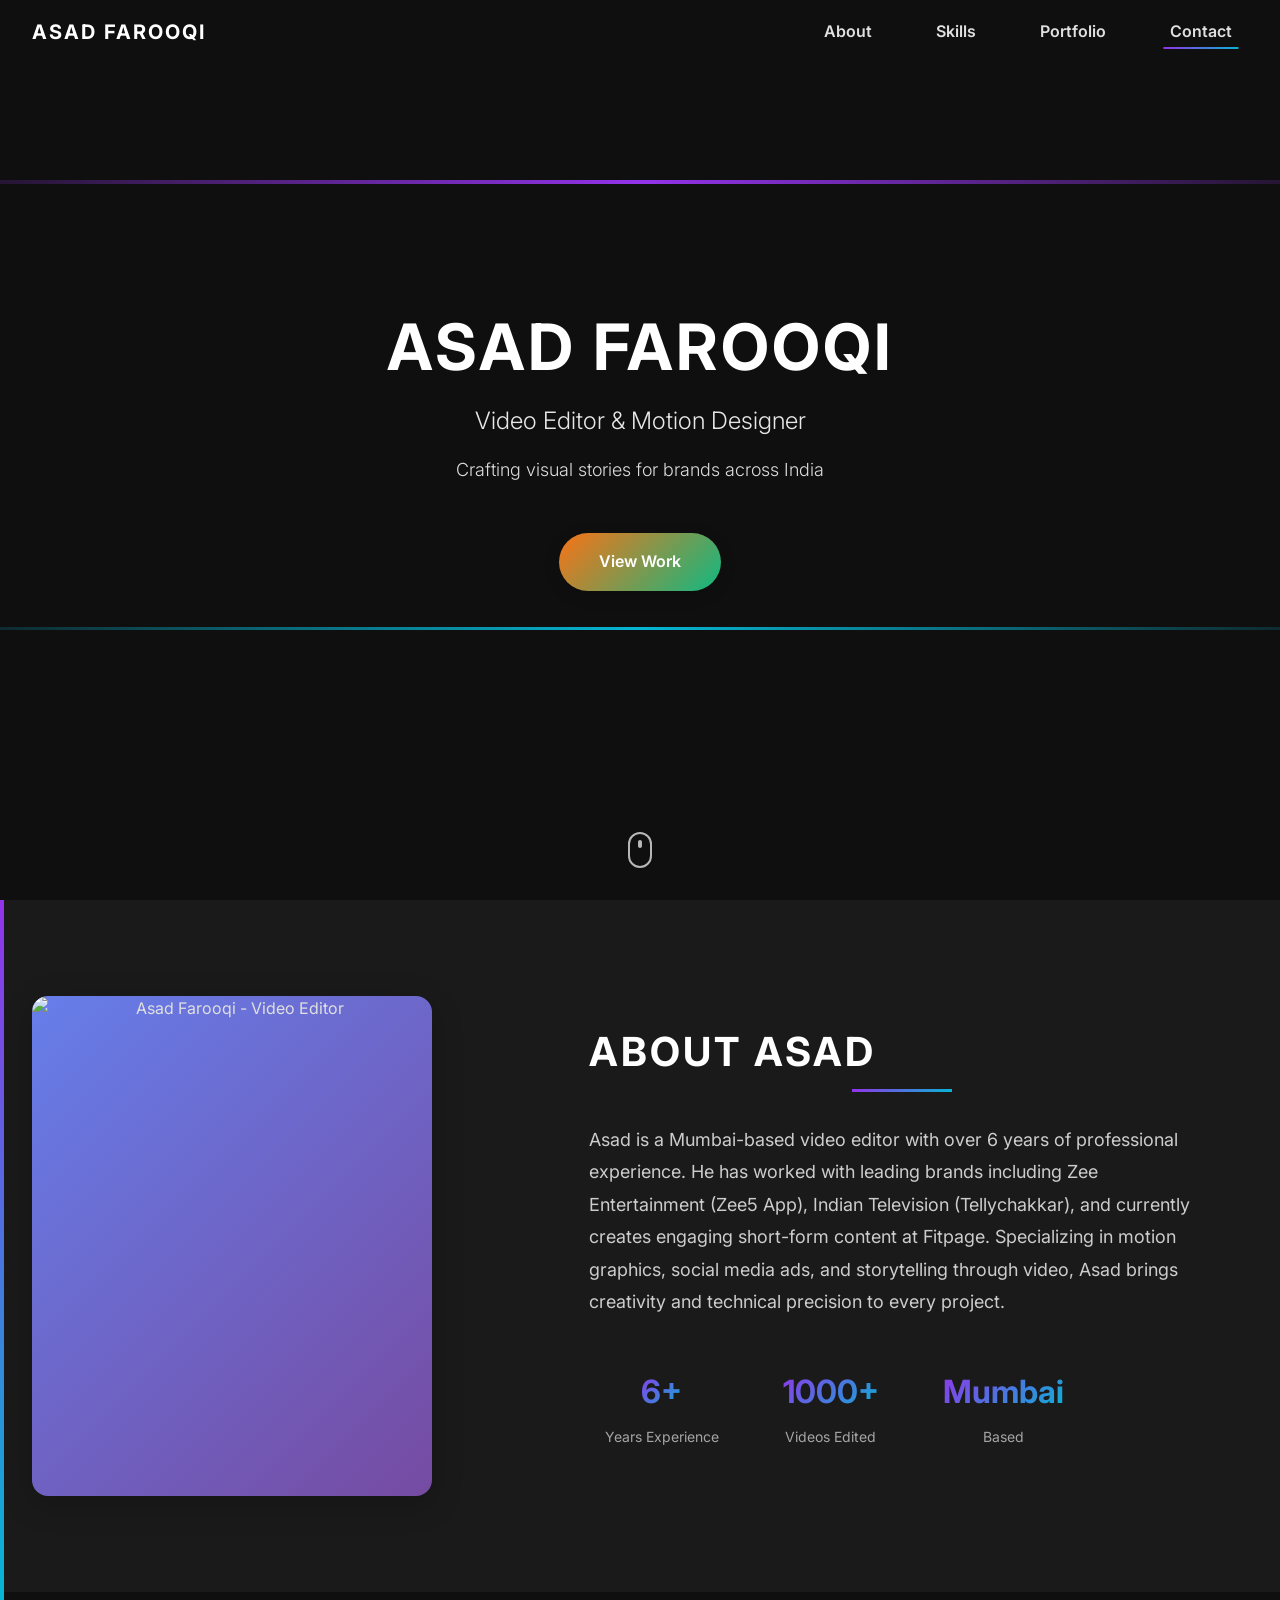
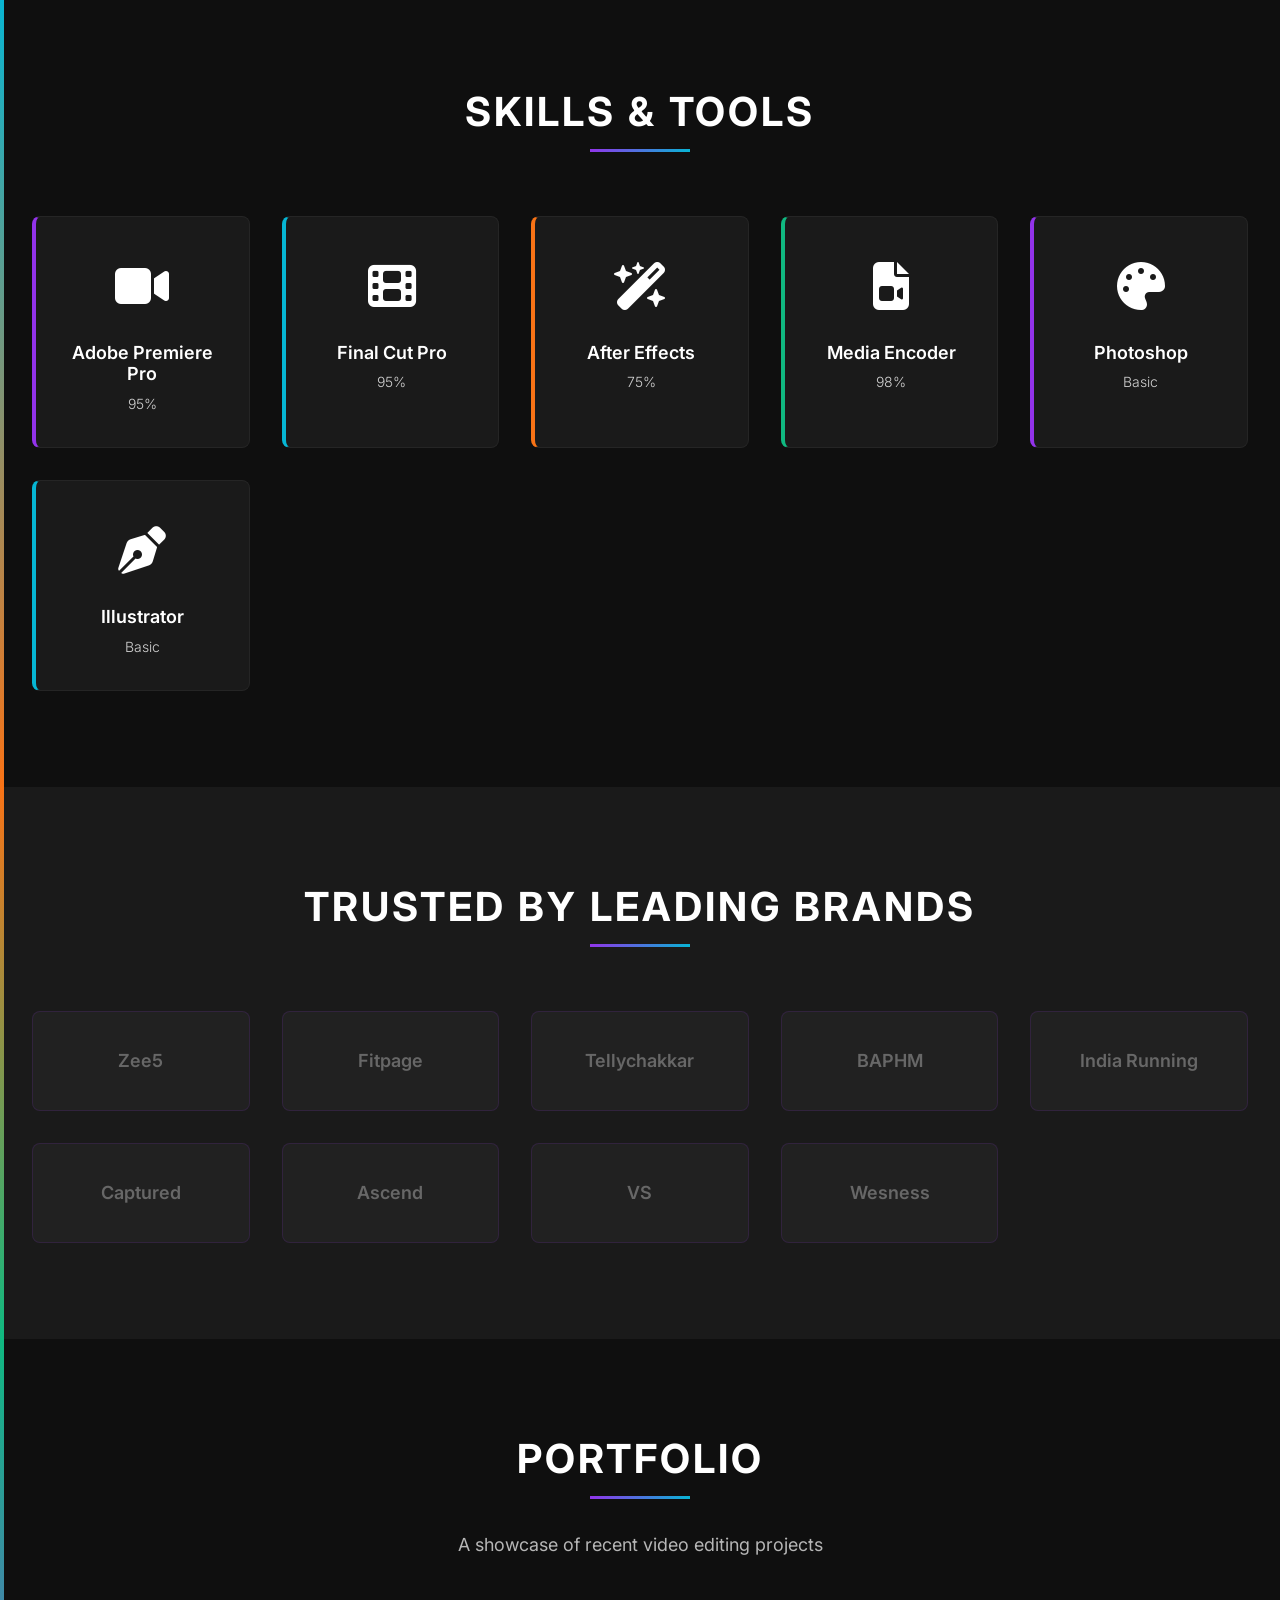
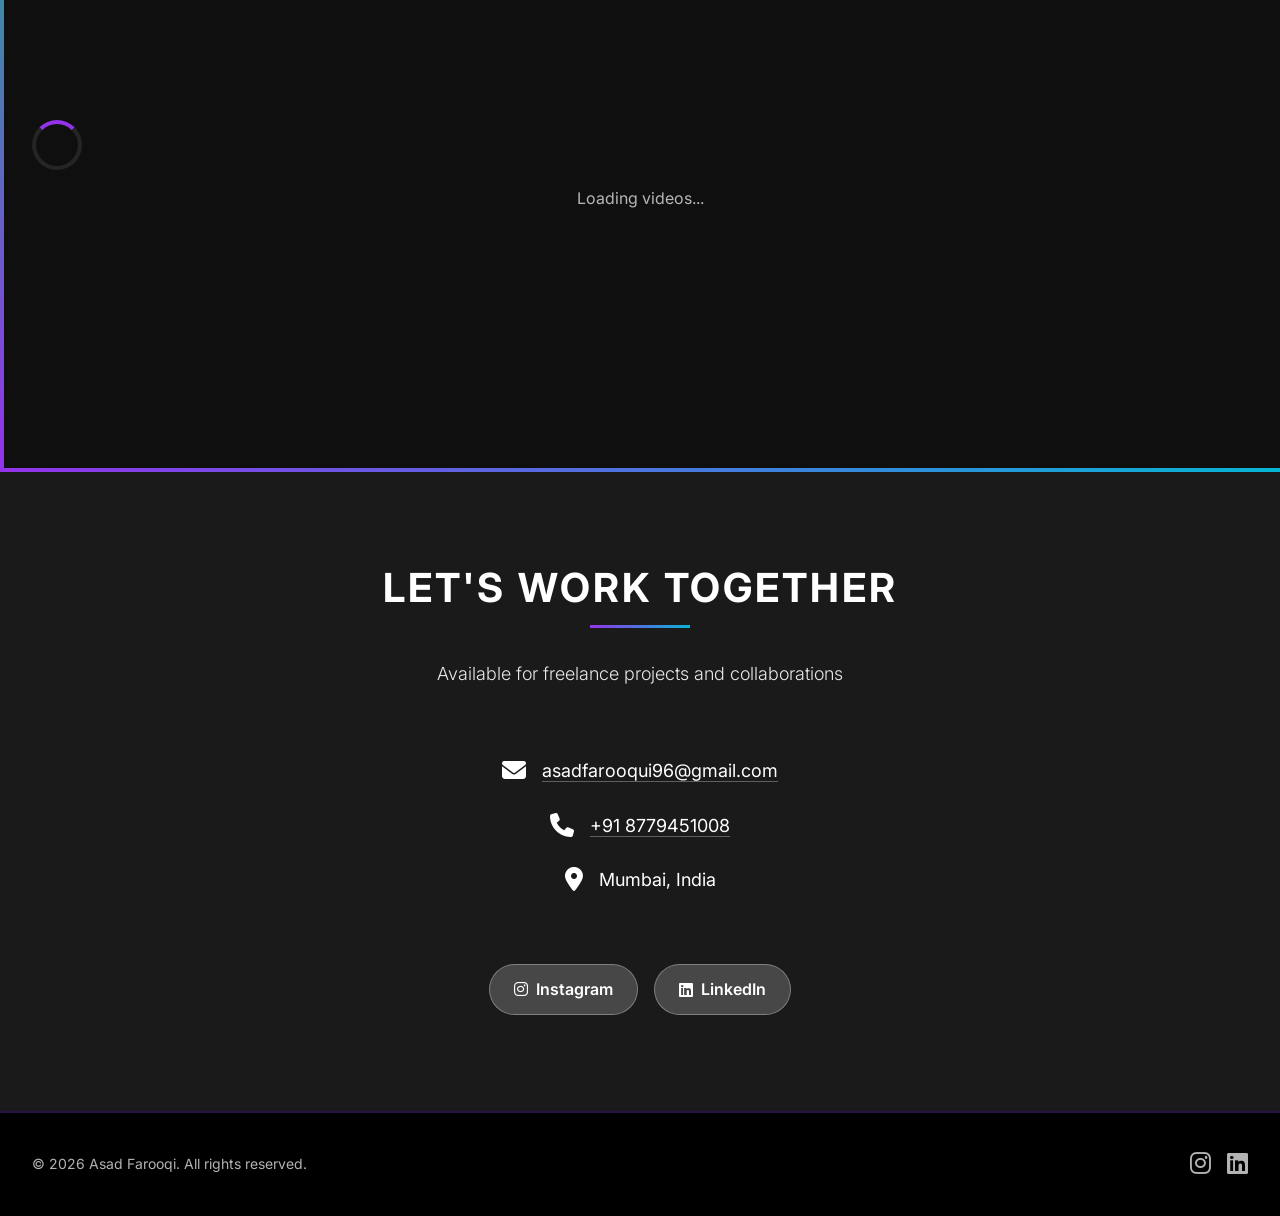
==== index.html @ 98bcd8cc "feat: integrate custom video players into portfolio - Replace Instagram embed script with custom pla" ====
<!DOCTYPE html>
<html lang="en">
<head>
  <meta charset="UTF-8">
  <meta name="viewport" content="width=device-width, initial-scale=1.0">
  <meta name="description" content="Asad Farooqi - Professional video editor based in Mumbai. 6+ years of experience creating motion graphics and short-form content for leading brands.">
  <meta name="keywords" content="video editor, motion graphics, Mumbai, Premiere Pro, Final Cut Pro, video editing portfolio">
  <meta name="author" content="Asad Farooqi">

  <!-- Open Graph / Social Media -->
  <meta property="og:type" content="website">
  <meta property="og:title" content="Asad Farooqi - Video Editor & Motion Designer">
  <meta property="og:description" content="Professional video editing portfolio showcasing work for Zee5, Fitpage, and leading Indian brands.">
  <meta property="og:url" content="https://asad-portfolio.vercel.app">

  <!-- Preconnect to external resources -->
  <link rel="preconnect" href="https://fonts.googleapis.com">
  <link rel="preconnect" href="https://fonts.gstatic.com" crossorigin>

  <!-- Google Fonts -->
  <link href="https://fonts.googleapis.com/css2?family=Inter:wght@300;400;600;700&display=swap" rel="stylesheet">

  <!-- Font Awesome Icons -->
  <link rel="stylesheet" href="https://cdnjs.cloudflare.com/ajax/libs/font-awesome/6.5.1/css/all.min.css">

  <!-- Stylesheets -->
  <link rel="stylesheet" href="styles.css">
  <link rel="stylesheet" href="css/video-player.css">

  <title>Asad Farooqi - Video Editor & Motion Designer</title>
</head>
<body>

  <!-- Navigation -->
  <nav class="navbar" id="navbar">
    <div class="nav-container">
      <a href="#hero" class="nav-logo">ASAD FAROOQI</a>

      <button class="nav-toggle" id="navToggle" aria-label="Toggle navigation">
        <span class="hamburger"></span>
      </button>

      <ul class="nav-menu" id="navMenu">
        <li><a href="#about" class="nav-link">About</a></li>
        <li><a href="#skills" class="nav-link">Skills</a></li>
        <li><a href="#portfolio" class="nav-link">Portfolio</a></li>
        <li><a href="#contact" class="nav-link">Contact</a></li>
      </ul>
    </div>
  </nav>

  <!-- Hero Section -->
  <section class="hero" id="hero">
    <div class="hero-content animate-on-scroll">
      <h1 class="hero-title">ASAD FAROOQI</h1>
      <p class="hero-subtitle">Video Editor & Motion Designer</p>
      <p class="hero-tagline">Crafting visual stories for brands across India</p>
      <a href="#portfolio" class="cta-button">View Work</a>
    </div>
    <div class="scroll-indicator">
      <span></span>
    </div>
  </section>

  <!-- About Section -->
  <section class="about" id="about">
    <div class="container">
      <div class="about-grid animate-on-scroll">
        <div class="about-image">
          <img src="assets/placeholder.jpg" alt="Asad Farooqi - Video Editor" class="headshot" loading="lazy">
        </div>
        <div class="about-content">
          <h2 class="section-heading">About Asad</h2>
          <p class="about-bio">
            Asad is a Mumbai-based video editor with over 6 years of professional experience.
            He has worked with leading brands including Zee Entertainment (Zee5 App), Indian Television (Tellychakkar),
            and currently creates engaging short-form content at Fitpage. Specializing in motion graphics,
            social media ads, and storytelling through video, Asad brings creativity and technical precision to every project.
          </p>
          <div class="about-stats">
            <div class="stat">
              <span class="stat-value">6+</span>
              <span class="stat-label">Years Experience</span>
            </div>
            <div class="stat">
              <span class="stat-value">1000+</span>
              <span class="stat-label">Videos Edited</span>
            </div>
            <div class="stat">
              <span class="stat-value">Mumbai</span>
              <span class="stat-label">Based</span>
            </div>
          </div>
        </div>
      </div>
    </div>
  </section>

  <!-- Skills Section -->
  <section class="skills" id="skills">
    <div class="container">
      <h2 class="section-heading">Skills & Tools</h2>
      <div class="skills-grid animate-on-scroll">
        <div class="skill-item">
          <div class="skill-icon"><i class="fas fa-video"></i></div>
          <h3 class="skill-name">Adobe Premiere Pro</h3>
          <p class="skill-level">95%</p>
        </div>
        <div class="skill-item">
          <div class="skill-icon"><i class="fas fa-film"></i></div>
          <h3 class="skill-name">Final Cut Pro</h3>
          <p class="skill-level">95%</p>
        </div>
        <div class="skill-item">
          <div class="skill-icon"><i class="fas fa-wand-magic-sparkles"></i></div>
          <h3 class="skill-name">After Effects</h3>
          <p class="skill-level">75%</p>
        </div>
        <div class="skill-item">
          <div class="skill-icon"><i class="fas fa-file-video"></i></div>
          <h3 class="skill-name">Media Encoder</h3>
          <p class="skill-level">98%</p>
        </div>
        <div class="skill-item">
          <div class="skill-icon"><i class="fas fa-palette"></i></div>
          <h3 class="skill-name">Photoshop</h3>
          <p class="skill-level">Basic</p>
        </div>
        <div class="skill-item">
          <div class="skill-icon"><i class="fas fa-pen-nib"></i></div>
          <h3 class="skill-name">Illustrator</h3>
          <p class="skill-level">Basic</p>
        </div>
      </div>
    </div>
  </section>

  <!-- Client Logos Section -->
  <section class="clients">
    <div class="container">
      <h2 class="section-heading">Trusted by Leading Brands</h2>
      <div class="clients-grid animate-on-scroll">
        <div class="client-logo-item">Zee5</div>
        <div class="client-logo-item">Fitpage</div>
        <div class="client-logo-item">Tellychakkar</div>
        <div class="client-logo-item">BAPHM</div>
        <div class="client-logo-item">India Running</div>
        <div class="client-logo-item">Captured</div>
        <div class="client-logo-item">Ascend</div>
        <div class="client-logo-item">VS</div>
        <div class="client-logo-item">Wesness</div>
      </div>
    </div>
  </section>

  <!-- Portfolio Section -->
  <section class="portfolio" id="portfolio">
    <div class="container">
      <h2 class="section-heading">Portfolio</h2>
      <p class="portfolio-subtitle">A showcase of recent video editing projects</p>

      <!-- Loading indicator -->
      <div class="portfolio-loading" id="portfolioLoading">
        <div class="spinner"></div>
        <p>Loading videos...</p>
      </div>

      <!-- Portfolio grid (populated by JavaScript) -->
      <div class="portfolio-grid" id="portfolioGrid">
        <!-- Instagram embeds will be injected here by script.js -->
      </div>
    </div>
  </section>

  <!-- Contact Section -->
  <section class="contact" id="contact">
    <div class="container">
      <div class="contact-content animate-on-scroll">
        <h2 class="section-heading">Let's Work Together</h2>
        <p class="contact-subtitle">Available for freelance projects and collaborations</p>

        <div class="contact-info">
          <div class="contact-item">
            <span class="contact-icon"><i class="fas fa-envelope"></i></span>
            <a href="mailto:asadfarooqui96@gmail.com">asadfarooqui96@gmail.com</a>
          </div>
          <div class="contact-item">
            <span class="contact-icon"><i class="fas fa-phone"></i></span>
            <a href="tel:+918779451008">+91 8779451008</a>
          </div>
          <div class="contact-item">
            <span class="contact-icon"><i class="fas fa-location-dot"></i></span>
            <span>Mumbai, India</span>
          </div>
        </div>

        <div class="social-links">
          <a href="https://instagram.com" target="_blank" rel="noopener noreferrer" class="social-link" aria-label="Instagram">
            <i class="fab fa-instagram"></i> Instagram
          </a>
          <a href="https://linkedin.com" target="_blank" rel="noopener noreferrer" class="social-link" aria-label="LinkedIn">
            <i class="fab fa-linkedin"></i> LinkedIn
          </a>
        </div>
      </div>
    </div>
  </section>

  <!-- Footer -->
  <footer class="footer">
    <div class="container">
      <p>&copy; 2026 Asad Farooqi. All rights reserved.</p>
      <div class="footer-links">
        <a href="https://instagram.com" target="_blank" rel="noopener noreferrer" aria-label="Instagram"><i class="fab fa-instagram"></i></a>
        <a href="https://linkedin.com" target="_blank" rel="noopener noreferrer" aria-label="LinkedIn"><i class="fab fa-linkedin"></i></a>
      </div>
    </div>
  </footer>

  <!-- JavaScript -->
  <script src="js/brandConfig.js"></script>
  <script src="js/cacheManager.js"></script>
  <script src="js/videoDataFetcher.js"></script>
  <script src="js/VideoPlayer.js"></script>
  <script src="script.js"></script>
</body>
</html>
---- styles.css ----
/* ============================================
   CSS Reset & Box Sizing
   ============================================ */

* {
  margin: 0;
  padding: 0;
  box-sizing: border-box;
}

/* ============================================
   CSS Custom Properties (Variables)
   ============================================ */

:root {
  /* Dark Theme Colors - Video Editor Inspired */
  --color-bg-primary: #0f0f0f;
  --color-bg-secondary: #1a1a1a;
  --color-bg-tertiary: #252525;
  --color-text-dark: #e0e0e0;
  --color-text-light: #ffffff;
  --color-text-muted: #888888;
  --color-light: #0f0f0f;
  --color-dark: #000000;
  --color-gray-light: #1a1a1a;
  --color-gray-mid: #252525;

  /* Timeline Track Colors - Classic Editing Software */
  --color-track-purple: #9333ea;
  --color-track-cyan: #06b6d4;
  --color-track-orange: #f97316;
  --color-track-green: #10b981;

  /* Colors - Accent (Updated for dark theme) */
  --color-accent-purple: #9333ea;
  --color-accent-violet: #06b6d4;

  /* Gradients */
  --gradient-primary: linear-gradient(135deg, #9333ea 0%, #06b6d4 100%);
  --gradient-secondary: linear-gradient(135deg, #f97316 0%, #10b981 100%);
  --gradient-hero: linear-gradient(180deg, #0f0f0f 0%, #1a1a1a 100%);

  /* Typography */
  --font-family: 'Inter', -apple-system, BlinkMacSystemFont, 'Segoe UI', sans-serif;
  --font-weight-light: 300;
  --font-weight-regular: 400;
  --font-weight-semibold: 600;
  --font-weight-bold: 700;

  /* Font Sizes */
  --font-size-hero: 4rem;
  --font-size-h2: 2.5rem;
  --font-size-h3: 1.5rem;
  --font-size-body: 1rem;
  --font-size-small: 0.875rem;

  /* Spacing */
  --spacing-xs: 0.5rem;
  --spacing-sm: 1rem;
  --spacing-md: 2rem;
  --spacing-lg: 4rem;
  --spacing-xl: 6rem;

  /* Shadows */
  --shadow-small: 0 2px 8px rgba(0, 0, 0, 0.1);
  --shadow-medium: 0 4px 16px rgba(0, 0, 0, 0.15);
  --shadow-large: 0 8px 32px rgba(0, 0, 0, 0.2);

  /* Transitions */
  --transition-fast: 0.2s ease;
  --transition-normal: 0.3s cubic-bezier(0.4, 0, 0.2, 1);
  --transition-slow: 0.6s ease;

  /* Z-index */
  --z-navbar: 1000;
  --z-modal: 2000;
}

/* ============================================
   Base Styles
   ============================================ */

html {
  font-size: 16px;
  scroll-behavior: smooth;
}

body {
  font-family: var(--font-family);
  font-weight: var(--font-weight-regular);
  line-height: 1.6;
  color: var(--color-text-dark);
  background-color: var(--color-bg-primary);
  overflow-x: hidden;
}

/* Headings */
h1, h2, h3, h4, h5, h6 {
  line-height: 1.2;
  font-weight: var(--font-weight-bold);
}

/* Links */
a {
  color: inherit;
  text-decoration: none;
  transition: var(--transition-normal);
}

a:hover {
  opacity: 0.8;
}

/* Images */
img {
  max-width: 100%;
  height: auto;
  display: block;
}

/* Buttons */
button {
  font-family: inherit;
  cursor: pointer;
  border: none;
  background: none;
}

/* Lists */
ul, ol {
  list-style: none;
}

/* ============================================
   Layout - Container
   ============================================ */

.container {
  max-width: 1280px;
  margin: 0 auto;
  padding: 0 var(--spacing-md);
}

@media (max-width: 768px) {
  .container {
    padding: 0 var(--spacing-sm);
  }
}

/* ============================================
   Utility Classes
   ============================================ */

/* Section Headings */
.section-heading {
  font-size: var(--font-size-h2);
  font-weight: var(--font-weight-bold);
  text-align: center;
  margin-bottom: var(--spacing-md);
  color: var(--color-text-light);
  text-transform: uppercase;
  letter-spacing: 3px;
  position: relative;
  padding-bottom: 1rem;
}

.section-heading::after {
  content: '';
  position: absolute;
  bottom: 0;
  left: 50%;
  transform: translateX(-50%);
  width: 100px;
  height: 3px;
  background: var(--gradient-primary);
}

/* Scroll Animations */
.animate-on-scroll {
  opacity: 0;
  transform: translateY(30px);
  transition: opacity var(--transition-slow), transform var(--transition-slow);
}

.animate-on-scroll.visible {
  opacity: 1;
  transform: translateY(0);
}

/* CTA Button */
.cta-button {
  display: inline-block;
  padding: 1rem 2.5rem;
  background: var(--gradient-secondary);
  color: var(--color-text-light);
  font-weight: var(--font-weight-semibold);
  border-radius: 50px;
  transition: transform var(--transition-normal), box-shadow var(--transition-normal);
  box-shadow: var(--shadow-medium);
}

.cta-button:hover {
  transform: scale(1.05);
  box-shadow: var(--shadow-large);
}

/* Loading Spinner */
.spinner {
  width: 50px;
  height: 50px;
  border: 4px solid var(--color-gray-mid);
  border-top-color: var(--color-accent-purple);
  border-radius: 50%;
  animation: spin 1s linear infinite;
}

@keyframes spin {
  to { transform: rotate(360deg); }
}

/* Reduced Motion Accessibility */
@media (prefers-reduced-motion: reduce) {
  * {
    animation: none !important;
    transition: none !important;
  }

  html {
    scroll-behavior: auto;
  }
}

/* ============================================
   Navigation
   ============================================ */

.navbar {
  position: fixed;
  top: 0;
  left: 0;
  right: 0;
  z-index: var(--z-navbar);
  padding: var(--spacing-sm) 0;
  transition: background-color var(--transition-normal), box-shadow var(--transition-normal);
}

.navbar.scrolled {
  background-color: rgba(15, 15, 15, 0.95);
  backdrop-filter: blur(10px);
  box-shadow: 0 2px 20px rgba(147, 51, 234, 0.3);
  border-bottom: 1px solid rgba(147, 51, 234, 0.2);
}

.nav-container {
  max-width: 1280px;
  margin: 0 auto;
  padding: 0 var(--spacing-md);
  display: flex;
  justify-content: space-between;
  align-items: center;
}

.nav-logo {
  font-size: 1.25rem;
  font-weight: var(--font-weight-bold);
  letter-spacing: 2px;
  color: var(--color-text-light);
  text-transform: uppercase;
}

.nav-menu {
  display: flex;
  gap: var(--spacing-md);
}

.nav-link {
  font-weight: var(--font-weight-semibold);
  color: var(--color-text-dark);
  padding: 0.5rem 1rem;
  border-radius: 4px;
  position: relative;
  transition: color var(--transition-fast);
}

.nav-link::after {
  content: '';
  position: absolute;
  bottom: 0;
  left: 50%;
  transform: translateX(-50%);
  width: 0;
  height: 2px;
  background: var(--gradient-primary);
  transition: width var(--transition-normal);
}

.nav-link:hover::after,
.nav-link.active::after {
  width: 80%;
}

.nav-link:hover {
  color: var(--color-text-light);
}

/* Mobile Menu Toggle */
.nav-toggle {
  display: none;
  flex-direction: column;
  width: 30px;
  height: 24px;
  cursor: pointer;
}

.hamburger {
  width: 100%;
  height: 3px;
  background-color: var(--color-text-light);
  transition: var(--transition-normal);
  position: relative;
}

.hamburger::before,
.hamburger::after {
  content: '';
  position: absolute;
  width: 100%;
  height: 3px;
  background-color: inherit;
  transition: var(--transition-normal);
}

.hamburger::before {
  top: -8px;
}

.hamburger::after {
  bottom: -8px;
}

/* Mobile Styles */
@media (max-width: 1024px) {
  .nav-toggle {
    display: flex;
  }

  .nav-menu {
    position: fixed;
    top: 0;
    right: -100%;
    height: 100vh;
    width: 300px;
    max-width: 80%;
    background-color: var(--color-bg-secondary);
    border-left: 2px solid var(--color-track-purple);
    flex-direction: column;
    padding: 5rem 2rem;
    box-shadow: 0 0 40px rgba(147, 51, 234, 0.5);
    transition: right var(--transition-normal);
  }

  .nav-menu.active {
    right: 0;
  }

  .nav-link {
    font-size: 1.25rem;
    padding: 1rem;
    color: var(--color-text-light);
  }
}

/* ============================================
   Hero Section
   ============================================ */

.hero {
  min-height: 100vh;
  display: flex;
  flex-direction: column;
  justify-content: center;
  align-items: center;
  background: var(--color-bg-primary);
  color: var(--color-text-light);
  text-align: center;
  padding: var(--spacing-xl) var(--spacing-md);
  position: relative;
  overflow: hidden;
}

.hero::before {
  content: '';
  position: absolute;
  top: 20%;
  left: -10%;
  right: -10%;
  height: 4px;
  background: linear-gradient(90deg, transparent, var(--color-track-purple), transparent);
  animation: timelineSlide 8s linear infinite;
}

.hero::after {
  content: '';
  position: absolute;
  bottom: 30%;
  left: -10%;
  right: -10%;
  height: 3px;
  background: linear-gradient(90deg, transparent, var(--color-track-cyan), transparent);
  animation: timelineSlide 12s linear infinite reverse;
}

@keyframes timelineSlide {
  from {
    transform: translateX(-50%);
  }
  to {
    transform: translateX(50%);
  }
}

.hero-content {
  max-width: 800px;
  z-index: 1;
}

.hero-title {
  font-size: var(--font-size-hero);
  font-weight: var(--font-weight-bold);
  letter-spacing: 3px;
  margin-bottom: var(--spacing-sm);
  animation: fadeInUp 1s ease;
}

.hero-subtitle {
  font-size: var(--font-size-h3);
  font-weight: var(--font-weight-light);
  margin-bottom: var(--spacing-sm);
  opacity: 0.9;
  animation: fadeInUp 1s ease 0.2s backwards;
}

.hero-tagline {
  font-size: 1.125rem;
  font-weight: var(--font-weight-light);
  margin-bottom: var(--spacing-md);
  opacity: 0.85;
  animation: fadeInUp 1s ease 0.4s backwards;
}

.hero .cta-button {
  margin-top: var(--spacing-sm);
  animation: fadeInUp 1s ease 0.6s backwards;
}

/* Scroll Indicator */
.scroll-indicator {
  position: absolute;
  bottom: 2rem;
  left: 50%;
  transform: translateX(-50%);
  z-index: 1;
}

.scroll-indicator span {
  display: block;
  width: 24px;
  height: 36px;
  border: 2px solid var(--color-text-light);
  border-radius: 12px;
  position: relative;
  opacity: 0.7;
}

.scroll-indicator span::before {
  content: '';
  position: absolute;
  top: 6px;
  left: 50%;
  transform: translateX(-50%);
  width: 4px;
  height: 8px;
  background-color: var(--color-text-light);
  border-radius: 2px;
  animation: scrollBounce 2s infinite;
}

@keyframes fadeInUp {
  from {
    opacity: 0;
    transform: translateY(30px);
  }
  to {
    opacity: 1;
    transform: translateY(0);
  }
}

@keyframes scrollBounce {
  0%, 100% {
    transform: translate(-50%, 0);
  }
  50% {
    transform: translate(-50%, 12px);
  }
}

/* Responsive Hero */
@media (max-width: 768px) {
  .hero-title {
    font-size: 2.5rem;
  }

  .hero-subtitle {
    font-size: 1.25rem;
  }

  .hero-tagline {
    font-size: 1rem;
  }
}

/* ============================================
   About Section
   ============================================ */

.about {
  padding: var(--spacing-xl) 0;
  background-color: var(--color-bg-secondary);
  position: relative;
}

.about::before {
  content: '';
  position: absolute;
  top: 0;
  left: 0;
  width: 4px;
  height: 100%;
  background: linear-gradient(180deg, var(--color-track-purple), var(--color-track-cyan));
}

.about-grid {
  display: grid;
  grid-template-columns: 1fr 1.5fr;
  gap: var(--spacing-lg);
  align-items: center;
}

.about-image {
  text-align: center;
}

.headshot {
  width: 100%;
  max-width: 400px;
  aspect-ratio: 4 / 5;
  object-fit: cover;
  border-radius: 1rem;
  box-shadow: var(--shadow-large);
  background-color: var(--color-gray-light);
  background-image: linear-gradient(135deg, #667eea 0%, #764ba2 100%);
}

.about-content {
  padding: var(--spacing-md);
}

.about-content .section-heading {
  text-align: left;
  margin-bottom: var(--spacing-md);
}

.about-bio {
  font-size: 1.125rem;
  line-height: 1.8;
  color: var(--color-text-dark);
  margin-bottom: var(--spacing-md);
  opacity: 0.9;
}

.about-stats {
  display: flex;
  gap: var(--spacing-md);
  flex-wrap: wrap;
}

.stat {
  display: flex;
  flex-direction: column;
  align-items: center;
  padding: var(--spacing-sm);
  min-width: 120px;
}

.stat-value {
  font-size: 2rem;
  font-weight: var(--font-weight-bold);
  background: var(--gradient-primary);
  -webkit-background-clip: text;
  -webkit-text-fill-color: transparent;
  background-clip: text;
}

.stat-label {
  font-size: var(--font-size-small);
  color: var(--color-text-dark);
  opacity: 0.7;
  margin-top: var(--spacing-xs);
}

/* Responsive About */
@media (max-width: 768px) {
  .about-grid {
    grid-template-columns: 1fr;
    gap: var(--spacing-md);
  }

  .about-content .section-heading {
    text-align: center;
  }

  .headshot {
    max-width: 300px;
  }
}

/* ============================================
   Skills Section
   ============================================ */

.skills {
  padding: var(--spacing-xl) 0;
  background: var(--color-bg-primary);
  color: var(--color-text-light);
  position: relative;
}

.skills::before {
  content: '';
  position: absolute;
  top: 0;
  left: 0;
  width: 4px;
  height: 100%;
  background: linear-gradient(180deg, var(--color-track-cyan), var(--color-track-orange));
}

.skills .section-heading {
  color: var(--color-text-light);
}

.skills-grid {
  display: grid;
  grid-template-columns: repeat(auto-fit, minmax(200px, 1fr));
  gap: var(--spacing-md);
  margin-top: var(--spacing-lg);
}

.skill-item {
  background: var(--color-bg-secondary);
  backdrop-filter: blur(10px);
  border: 1px solid var(--color-bg-tertiary);
  border-left: 4px solid var(--color-track-purple);
  border-radius: 8px;
  padding: var(--spacing-md);
  text-align: center;
  transition: transform var(--transition-normal), box-shadow var(--transition-normal), border-left-color var(--transition-fast);
}

.skill-item:nth-child(1) { border-left-color: var(--color-track-purple); }
.skill-item:nth-child(2) { border-left-color: var(--color-track-cyan); }
.skill-item:nth-child(3) { border-left-color: var(--color-track-orange); }
.skill-item:nth-child(4) { border-left-color: var(--color-track-green); }
.skill-item:nth-child(5) { border-left-color: var(--color-track-purple); }
.skill-item:nth-child(6) { border-left-color: var(--color-track-cyan); }

.skill-item:hover {
  transform: translateY(-8px);
  box-shadow: 0 12px 32px rgba(147, 51, 234, 0.4);
  background: var(--color-bg-tertiary);
}

.skill-icon {
  font-size: 3rem;
  margin-bottom: var(--spacing-sm);
}

.skill-name {
  font-size: 1.125rem;
  font-weight: var(--font-weight-semibold);
  margin-bottom: var(--spacing-xs);
}

.skill-level {
  font-size: var(--font-size-small);
  opacity: 0.8;
  font-weight: var(--font-weight-light);
}

/* Responsive Skills */
@media (max-width: 640px) {
  .skills-grid {
    grid-template-columns: repeat(2, 1fr);
  }
}

/* ============================================
   Client Logos Section
   ============================================ */

.clients {
  padding: var(--spacing-xl) 0;
  background-color: var(--color-bg-secondary);
  position: relative;
}

.clients::before {
  content: '';
  position: absolute;
  top: 0;
  left: 0;
  width: 4px;
  height: 100%;
  background: linear-gradient(180deg, var(--color-track-orange), var(--color-track-green));
}

.clients-grid {
  display: grid;
  grid-template-columns: repeat(5, 1fr);
  gap: var(--spacing-md);
  margin-top: var(--spacing-lg);
  align-items: center;
}

.client-logo-item {
  display: flex;
  align-items: center;
  justify-content: center;
  padding: var(--spacing-md);
  background-color: var(--color-bg-tertiary);
  border: 1px solid rgba(147, 51, 234, 0.2);
  border-radius: 8px;
  font-size: 1.125rem;
  font-weight: var(--font-weight-semibold);
  color: var(--color-text-muted);
  min-height: 100px;
  text-align: center;
  opacity: 0.7;
  transition: all var(--transition-normal);
}

.client-logo-item:hover {
  opacity: 1;
  transform: scale(1.05);
  color: var(--color-text-light);
  border-color: var(--color-track-purple);
  background-color: rgba(147, 51, 234, 0.1);
}

/* Responsive Clients Grid */
@media (max-width: 1024px) {
  .clients-grid {
    grid-template-columns: repeat(3, 1fr);
  }
}

@media (max-width: 640px) {
  .clients-grid {
    grid-template-columns: repeat(2, 1fr);
  }
}

/* ============================================
   Portfolio Section
   ============================================ */

.portfolio {
  padding: var(--spacing-xl) 0;
  background-color: var(--color-bg-primary);
  position: relative;
}

.portfolio::before {
  content: '';
  position: absolute;
  top: 0;
  left: 0;
  width: 4px;
  height: 100%;
  background: linear-gradient(180deg, var(--color-track-green), var(--color-track-purple));
}

.portfolio-subtitle {
  text-align: center;
  font-size: 1.125rem;
  color: var(--color-text-dark);
  opacity: 0.8;
  margin-bottom: var(--spacing-lg);
}

.portfolio-loading {
  text-align: center;
  padding: var(--spacing-xl) 0;
}

.portfolio-loading p {
  margin-top: var(--spacing-sm);
  color: var(--color-text-dark);
  opacity: 0.8;
}

.portfolio-grid {
  display: grid;
  grid-template-columns: repeat(3, 1fr);
  gap: var(--spacing-md);
  margin-top: var(--spacing-lg);
}

.portfolio-item {
  background-color: var(--color-bg-secondary);
  border: 2px solid var(--color-track-purple);
  border-radius: 12px;
  overflow: hidden;
  padding: 6px;
  box-shadow: 0 4px 20px rgba(0, 0, 0, 0.5);
  transition: transform var(--transition-normal), box-shadow var(--transition-normal), border-color var(--transition-fast);
  position: relative;
}

.portfolio-item:nth-child(4n+1) { border-color: var(--color-track-purple); }
.portfolio-item:nth-child(4n+2) { border-color: var(--color-track-cyan); }
.portfolio-item:nth-child(4n+3) { border-color: var(--color-track-orange); }
.portfolio-item:nth-child(4n+4) { border-color: var(--color-track-green); }

.portfolio-item::before {
  content: 'V' counter(item);
  position: absolute;
  top: 10px;
  left: 10px;
  background: rgba(0, 0, 0, 0.8);
  color: var(--color-text-light);
  padding: 2px 8px;
  border-radius: 4px;
  font-size: 0.75rem;
  font-weight: bold;
  z-index: 10;
  opacity: 0;
  transition: opacity var(--transition-fast);
}

.portfolio-item:hover::before {
  opacity: 1;
}

.portfolio-item:hover {
  transform: translateY(-8px) scale(1.02);
  box-shadow: 0 12px 40px rgba(147, 51, 234, 0.4);
}

/* Instagram Embed Wrapper */
.portfolio-item iframe {
  width: 100%;
  border: none;
  border-radius: 0.5rem;
}

/* Skeleton Loading Placeholder */
.skeleton {
  background: linear-gradient(90deg, #f0f0f0 25%, #e0e0e0 50%, #f0f0f0 75%);
  background-size: 200% 100%;
  animation: shimmer 1.5s infinite;
  border-radius: 1rem;
  min-height: 400px;
}

@keyframes shimmer {
  0% {
    background-position: 200% 0;
  }
  100% {
    background-position: -200% 0;
  }
}

/* Responsive Portfolio Grid */
@media (max-width: 1024px) {
  .portfolio-grid {
    grid-template-columns: repeat(2, 1fr);
  }
}

@media (max-width: 640px) {
  .portfolio-grid {
    grid-template-columns: 1fr;
  }
}

/* ============================================
   Contact Section
   ============================================ */

.contact {
  padding: var(--spacing-xl) 0;
  background: var(--color-bg-secondary);
  color: var(--color-text-light);
  text-align: center;
  position: relative;
}

.contact::before {
  content: '';
  position: absolute;
  top: 0;
  left: 0;
  right: 0;
  height: 4px;
  background: var(--gradient-primary);
}

.contact .section-heading {
  color: var(--color-text-light);
}

.contact-content {
  max-width: 600px;
  margin: 0 auto;
}

.contact-subtitle {
  font-size: 1.125rem;
  font-weight: var(--font-weight-light);
  margin-bottom: var(--spacing-lg);
  opacity: 0.9;
}

.contact-info {
  display: flex;
  flex-direction: column;
  gap: var(--spacing-sm);
  margin-bottom: var(--spacing-lg);
}

.contact-item {
  display: flex;
  align-items: center;
  justify-content: center;
  gap: var(--spacing-sm);
  font-size: 1.125rem;
}

.contact-icon {
  font-size: 1.5rem;
}

.contact-item a {
  color: var(--color-text-light);
  text-decoration: underline;
  text-decoration-color: rgba(255, 255, 255, 0.3);
  text-underline-offset: 4px;
  transition: text-decoration-color var(--transition-fast);
}

.contact-item a:hover {
  text-decoration-color: var(--color-text-light);
}

.social-links {
  display: flex;
  gap: var(--spacing-sm);
  justify-content: center;
  margin-top: var(--spacing-lg);
}

.social-link {
  display: inline-flex;
  align-items: center;
  gap: 0.5rem;
  padding: 0.75rem 1.5rem;
  background: rgba(255, 255, 255, 0.2);
  backdrop-filter: blur(10px);
  border: 1px solid rgba(255, 255, 255, 0.3);
  border-radius: 50px;
  color: var(--color-text-light);
  font-weight: var(--font-weight-semibold);
  transition: transform var(--transition-normal), background-color var(--transition-normal);
}

.social-link:hover {
  transform: scale(1.05);
  background: rgba(255, 255, 255, 0.3);
}

/* ============================================
   Footer
   ============================================ */

.footer {
  padding: var(--spacing-md) 0;
  background-color: var(--color-dark);
  color: var(--color-text-light);
  position: relative;
  border-top: 2px solid rgba(147, 51, 234, 0.3);
}

.footer .container {
  display: flex;
  justify-content: space-between;
  align-items: center;
  flex-wrap: wrap;
  gap: var(--spacing-sm);
}

.footer p {
  font-size: var(--font-size-small);
  opacity: 0.7;
}

.footer-links {
  display: flex;
  gap: var(--spacing-sm);
}

.footer-links a {
  font-size: 1.5rem;
  opacity: 0.7;
  transition: opacity var(--transition-fast);
}

.footer-links a:hover {
  opacity: 1;
}

/* Responsive Contact & Footer */
@media (max-width: 640px) {
  .footer .container {
    flex-direction: column;
    text-align: center;
  }

  .social-links {
    flex-direction: column;
  }
}
---- css/video-player.css ----
/**
 * Video Player Styles - Glassmorphic Design
 */

.video-player {
  position: relative;
  width: 100%;
  aspect-ratio: 9 / 16; /* Instagram reel format */
  border-radius: 8px;
  overflow: hidden;
  background: #0a0a0a;
  cursor: pointer;
  transition: transform 0.2s ease;
}

.video-player:hover {
  transform: scale(1.02);
}

.video-element {
  width: 100%;
  height: 100%;
  object-fit: cover;
  display: block;
}

.video-overlay {
  position: absolute;
  top: 0;
  left: 0;
  right: 0;
  bottom: 0;
  pointer-events: none;
}

/* Info Panel (Top, Hover-Reveal) */
.info-panel {
  position: absolute;
  top: 12px;
  left: 12px;
  right: 12px;
  background: rgba(0, 0, 0, 0.6);
  backdrop-filter: blur(10px);
  -webkit-backdrop-filter: blur(10px);
  border: 1px solid rgba(255, 255, 255, 0.1);
  border-radius: 6px;
  padding: 10px;
  opacity: 0;
  transform: translateY(-10px);
  transition: opacity 0.3s ease, transform 0.3s ease;
}

.info-panel.visible {
  opacity: 1;
  transform: translateY(0);
}

.brand-name {
  font-size: 11px;
  font-weight: 600;
  color: rgba(255, 255, 255, 0.9);
  margin-bottom: 2px;
}

.brand-description {
  font-size: 9px;
  font-weight: 400;
  color: rgba(255, 255, 255, 0.6);
}

/* Controls (Bottom, Always Visible) */
.controls {
  position: absolute;
  bottom: 0;
  left: 0;
  right: 0;
  padding: 12px;
  background: linear-gradient(to top, rgba(0, 0, 0, 0.9), transparent);
  pointer-events: auto;
}

.controls-inner {
  background: rgba(255, 255, 255, 0.05);
  backdrop-filter: blur(10px);
  -webkit-backdrop-filter: blur(10px);
  border: 1px solid rgba(255, 255, 255, 0.1);
  border-radius: 6px;
  padding: 10px;
  display: flex;
  align-items: center;
  gap: 12px;
}

/* Play Button */
.play-btn {
  width: 32px;
  height: 32px;
  min-width: 32px;
  border-radius: 50%;
  background: rgba(255, 255, 255, 0.1);
  border: none;
  color: #fff;
  display: flex;
  align-items: center;
  justify-content: center;
  cursor: pointer;
  transition: background 0.2s ease;
  pointer-events: auto;
  font-size: 12px;
}

.play-btn:hover {
  background: rgba(255, 255, 255, 0.2);
}

.play-btn i {
  margin-left: 2px; /* Center play icon visually */
}

.play-btn:has(.fa-pause) i {
  margin-left: 0;
}

/* Progress Bar */
.progress-bar {
  flex: 1;
  height: 4px;
  background: rgba(255, 255, 255, 0.2);
  border-radius: 2px;
  overflow: hidden;
  cursor: pointer;
  pointer-events: auto;
  position: relative;
}

.progress-fill {
  height: 100%;
  background: #fff;
  width: 0%;
  transition: width 0.1s linear;
  border-radius: 2px;
}

.progress-bar:hover .progress-fill {
  background: #00ff88; /* Accent color on hover */
}

/* Volume Button */
.volume-btn {
  background: none;
  border: none;
  color: rgba(255, 255, 255, 0.6);
  cursor: pointer;
  font-size: 14px;
  pointer-events: auto;
  padding: 4px;
  transition: color 0.2s ease;
}

.volume-btn:hover {
  color: rgba(255, 255, 255, 0.9);
}

/* Fallback UI */
.video-fallback {
  display: flex;
  align-items: center;
  justify-content: center;
  background: linear-gradient(135deg, #1a1a1a 0%, #0a0a0a 100%);
}

.fallback-content {
  text-align: center;
}

.fallback-logo {
  font-size: 48px;
  color: #666;
  margin-bottom: 16px;
}

.fallback-link {
  display: inline-block;
  background: rgba(255, 255, 255, 0.1);
  border: 1px solid rgba(255, 255, 255, 0.2);
  border-radius: 6px;
  padding: 10px 20px;
  color: #fff;
  text-decoration: none;
  transition: background 0.2s ease;
  font-size: 14px;
}

.fallback-link:hover {
  background: rgba(255, 255, 255, 0.2);
}

/* Mobile/Touch Optimizations */
@media (max-width: 768px) {
  .play-btn {
    width: 40px;
    height: 40px;
    min-width: 40px;
    font-size: 14px;
  }

  .brand-name {
    font-size: 12px;
  }

  .brand-description {
    font-size: 10px;
  }

  .video-player:hover {
    transform: none; /* Disable hover scale on mobile */
  }
}

/* Accessibility */
.video-player:focus-visible {
  outline: 2px solid #00ff88;
  outline-offset: 2px;
}

button:focus-visible {
  outline: 2px solid #00ff88;
  outline-offset: 2px;
}
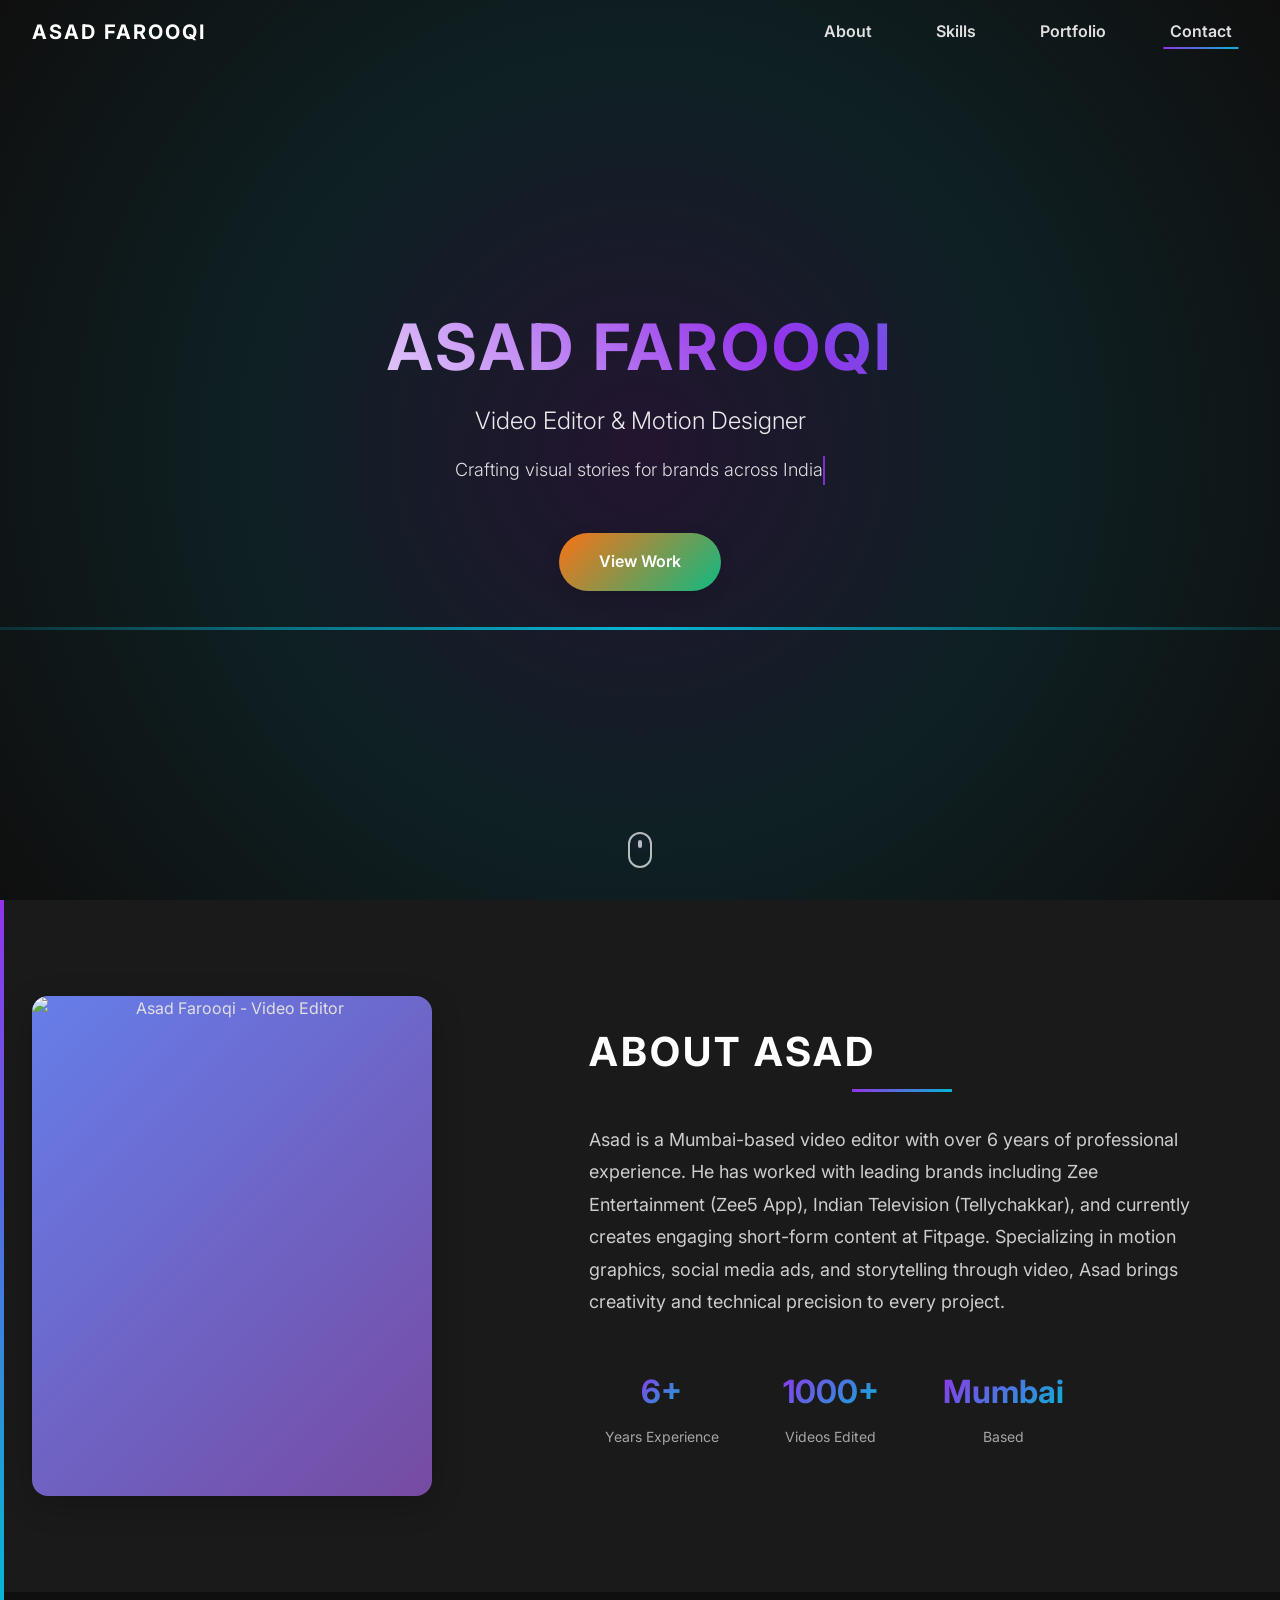
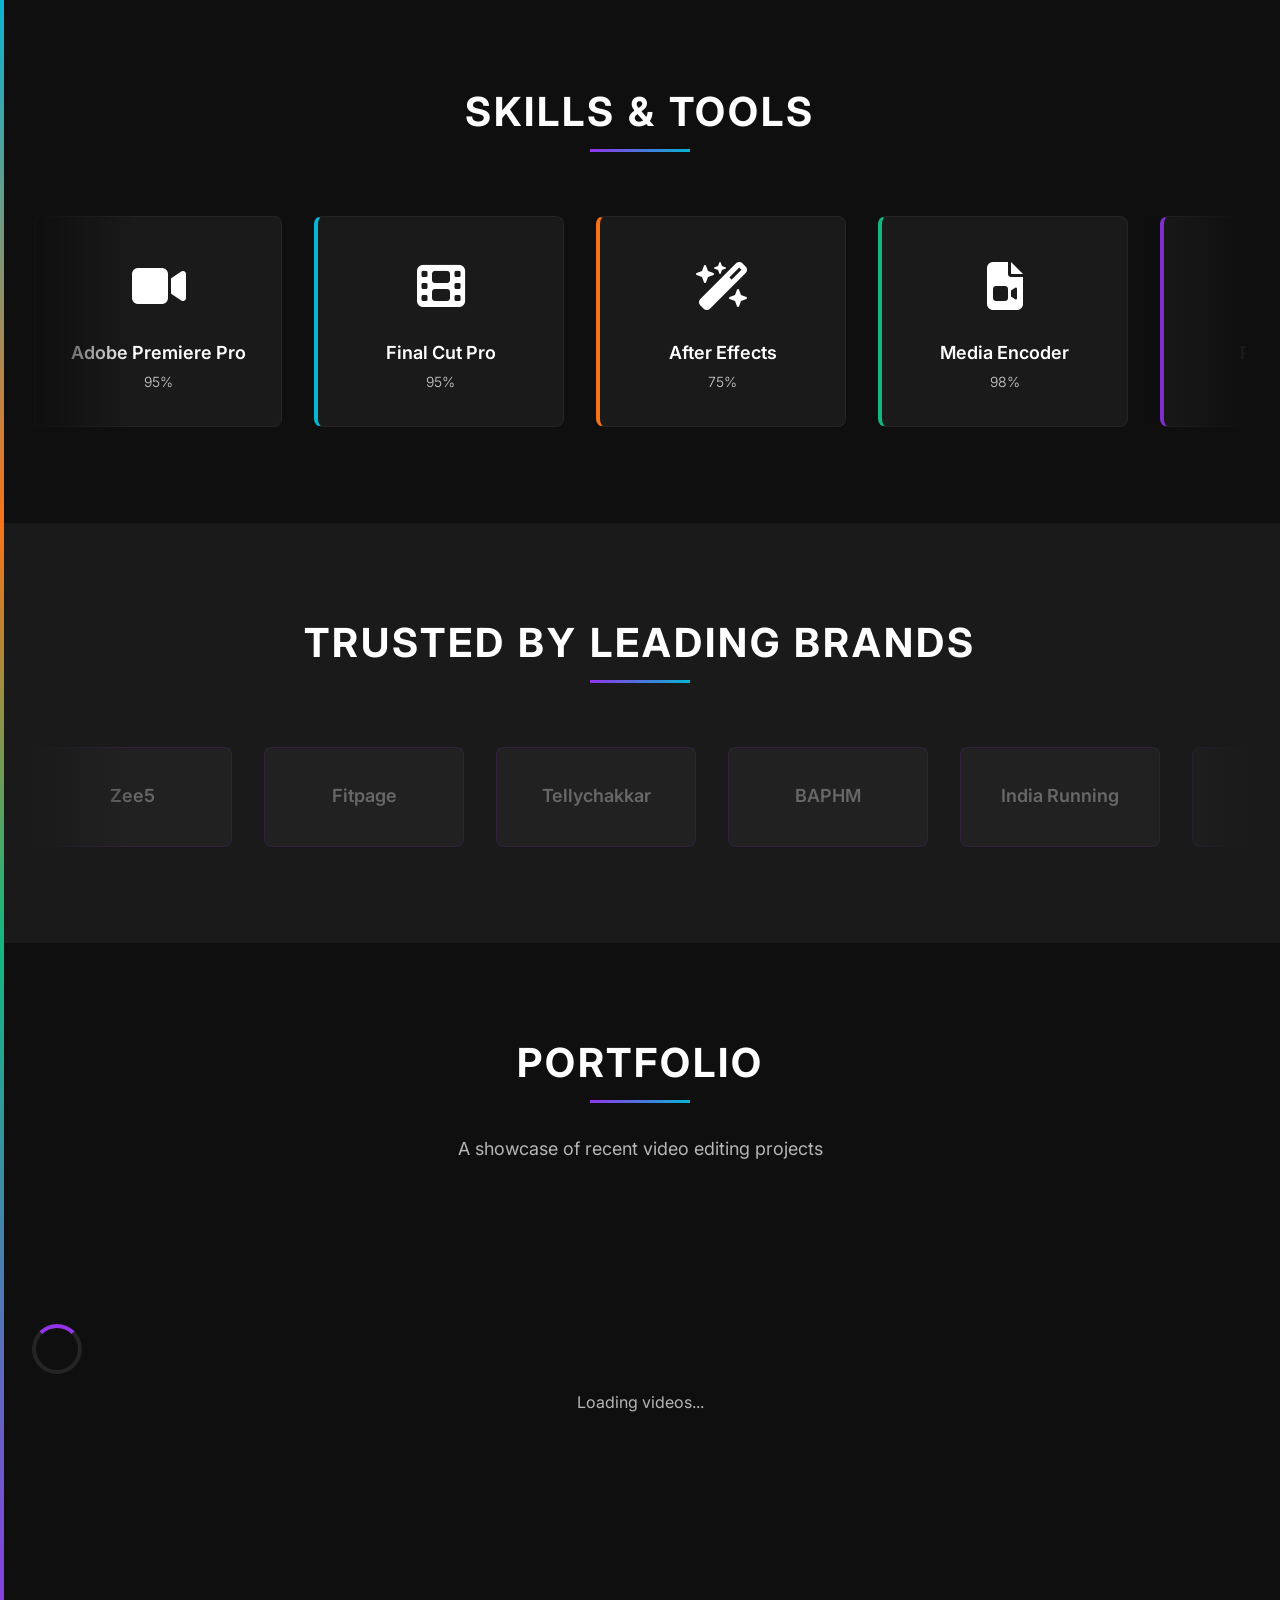
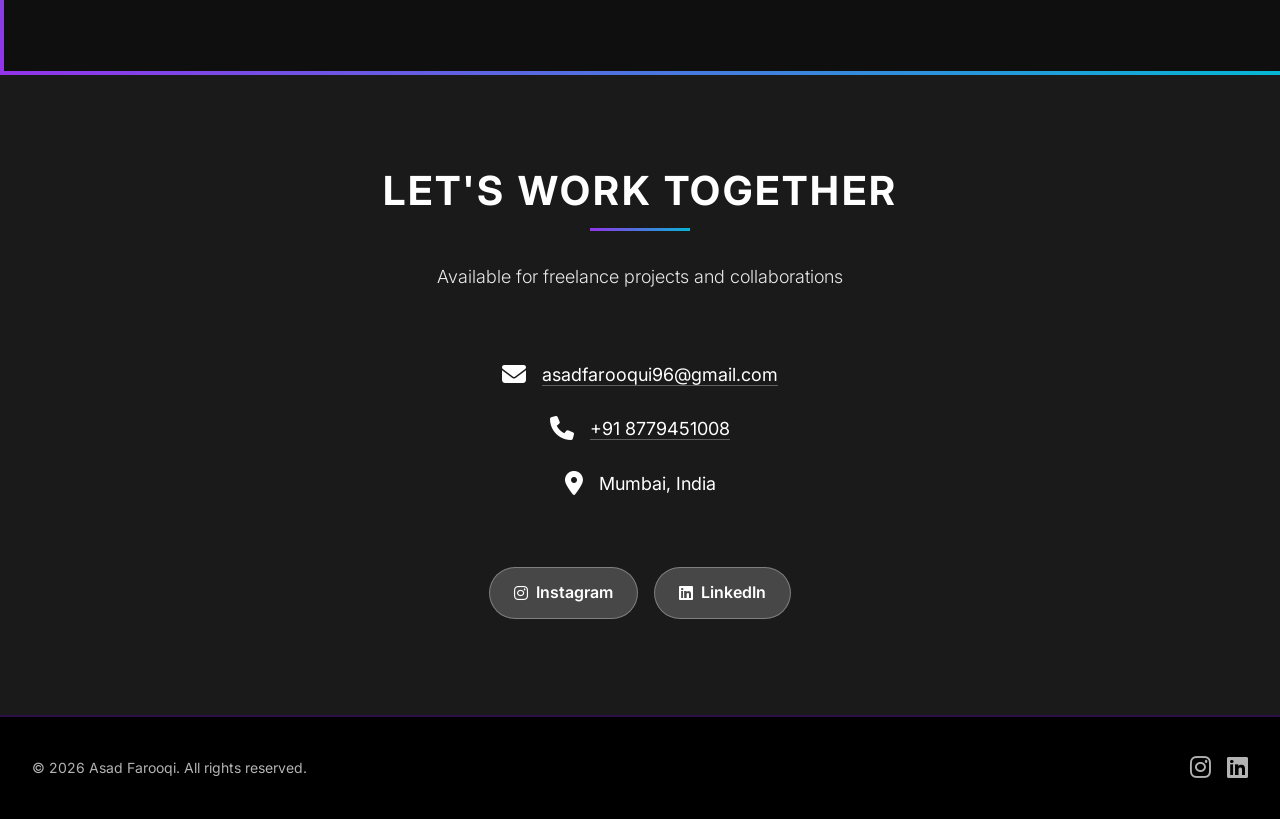
==== commit 11faaa30: "feat: enhance UI with animations and scrolling carousels Hero section enhancements: - Add animated r" ====
--- a/index.html
+++ b/index.html
@@ -100,36 +100,69 @@
   <section class="skills" id="skills">
     <div class="container">
       <h2 class="section-heading">Skills & Tools</h2>
-      <div class="skills-grid animate-on-scroll">
-        <div class="skill-item">
-          <div class="skill-icon"><i class="fas fa-video"></i></div>
-          <h3 class="skill-name">Adobe Premiere Pro</h3>
-          <p class="skill-level">95%</p>
-        </div>
-        <div class="skill-item">
-          <div class="skill-icon"><i class="fas fa-film"></i></div>
-          <h3 class="skill-name">Final Cut Pro</h3>
-          <p class="skill-level">95%</p>
-        </div>
-        <div class="skill-item">
-          <div class="skill-icon"><i class="fas fa-wand-magic-sparkles"></i></div>
-          <h3 class="skill-name">After Effects</h3>
-          <p class="skill-level">75%</p>
-        </div>
-        <div class="skill-item">
-          <div class="skill-icon"><i class="fas fa-file-video"></i></div>
-          <h3 class="skill-name">Media Encoder</h3>
-          <p class="skill-level">98%</p>
-        </div>
-        <div class="skill-item">
-          <div class="skill-icon"><i class="fas fa-palette"></i></div>
-          <h3 class="skill-name">Photoshop</h3>
-          <p class="skill-level">Basic</p>
-        </div>
-        <div class="skill-item">
-          <div class="skill-icon"><i class="fas fa-pen-nib"></i></div>
-          <h3 class="skill-name">Illustrator</h3>
-          <p class="skill-level">Basic</p>
+      <div class="skills-carousel-wrapper">
+        <div class="skills-carousel">
+          <div class="skill-item">
+            <div class="skill-icon"><i class="fas fa-video"></i></div>
+            <h3 class="skill-name">Adobe Premiere Pro</h3>
+            <p class="skill-level">95%</p>
+          </div>
+          <div class="skill-item">
+            <div class="skill-icon"><i class="fas fa-film"></i></div>
+            <h3 class="skill-name">Final Cut Pro</h3>
+            <p class="skill-level">95%</p>
+          </div>
+          <div class="skill-item">
+            <div class="skill-icon"><i class="fas fa-wand-magic-sparkles"></i></div>
+            <h3 class="skill-name">After Effects</h3>
+            <p class="skill-level">75%</p>
+          </div>
+          <div class="skill-item">
+            <div class="skill-icon"><i class="fas fa-file-video"></i></div>
+            <h3 class="skill-name">Media Encoder</h3>
+            <p class="skill-level">98%</p>
+          </div>
+          <div class="skill-item">
+            <div class="skill-icon"><i class="fas fa-palette"></i></div>
+            <h3 class="skill-name">Photoshop</h3>
+            <p class="skill-level">Basic</p>
+          </div>
+          <div class="skill-item">
+            <div class="skill-icon"><i class="fas fa-pen-nib"></i></div>
+            <h3 class="skill-name">Illustrator</h3>
+            <p class="skill-level">Basic</p>
+          </div>
+          <!-- Duplicate for seamless loop -->
+          <div class="skill-item">
+            <div class="skill-icon"><i class="fas fa-video"></i></div>
+            <h3 class="skill-name">Adobe Premiere Pro</h3>
+            <p class="skill-level">95%</p>
+          </div>
+          <div class="skill-item">
+            <div class="skill-icon"><i class="fas fa-film"></i></div>
+            <h3 class="skill-name">Final Cut Pro</h3>
+            <p class="skill-level">95%</p>
+          </div>
+          <div class="skill-item">
+            <div class="skill-icon"><i class="fas fa-wand-magic-sparkles"></i></div>
+            <h3 class="skill-name">After Effects</h3>
+            <p class="skill-level">75%</p>
+          </div>
+          <div class="skill-item">
+            <div class="skill-icon"><i class="fas fa-file-video"></i></div>
+            <h3 class="skill-name">Media Encoder</h3>
+            <p class="skill-level">98%</p>
+          </div>
+          <div class="skill-item">
+            <div class="skill-icon"><i class="fas fa-palette"></i></div>
+            <h3 class="skill-name">Photoshop</h3>
+            <p class="skill-level">Basic</p>
+          </div>
+          <div class="skill-item">
+            <div class="skill-icon"><i class="fas fa-pen-nib"></i></div>
+            <h3 class="skill-name">Illustrator</h3>
+            <p class="skill-level">Basic</p>
+          </div>
         </div>
       </div>
     </div>
@@ -139,16 +172,28 @@
   <section class="clients">
     <div class="container">
       <h2 class="section-heading">Trusted by Leading Brands</h2>
-      <div class="clients-grid animate-on-scroll">
-        <div class="client-logo-item">Zee5</div>
-        <div class="client-logo-item">Fitpage</div>
-        <div class="client-logo-item">Tellychakkar</div>
-        <div class="client-logo-item">BAPHM</div>
-        <div class="client-logo-item">India Running</div>
-        <div class="client-logo-item">Captured</div>
-        <div class="client-logo-item">Ascend</div>
-        <div class="client-logo-item">VS</div>
-        <div class="client-logo-item">Wesness</div>
+      <div class="clients-carousel-wrapper">
+        <div class="clients-carousel">
+          <div class="client-logo-item">Zee5</div>
+          <div class="client-logo-item">Fitpage</div>
+          <div class="client-logo-item">Tellychakkar</div>
+          <div class="client-logo-item">BAPHM</div>
+          <div class="client-logo-item">India Running</div>
+          <div class="client-logo-item">Captured</div>
+          <div class="client-logo-item">Ascend</div>
+          <div class="client-logo-item">VS</div>
+          <div class="client-logo-item">Wesness</div>
+          <!-- Duplicate for seamless loop -->
+          <div class="client-logo-item">Zee5</div>
+          <div class="client-logo-item">Fitpage</div>
+          <div class="client-logo-item">Tellychakkar</div>
+          <div class="client-logo-item">BAPHM</div>
+          <div class="client-logo-item">India Running</div>
+          <div class="client-logo-item">Captured</div>
+          <div class="client-logo-item">Ascend</div>
+          <div class="client-logo-item">VS</div>
+          <div class="client-logo-item">Wesness</div>
+        </div>
       </div>
     </div>
   </section>
--- a/styles.css
+++ b/styles.css
@@ -388,15 +388,22 @@
   overflow: hidden;
 }
 
+/* Animated gradient background */
 .hero::before {
   content: '';
   position: absolute;
-  top: 20%;
-  left: -10%;
-  right: -10%;
-  height: 4px;
-  background: linear-gradient(90deg, transparent, var(--color-track-purple), transparent);
-  animation: timelineSlide 8s linear infinite;
+  top: -50%;
+  left: -50%;
+  width: 200%;
+  height: 200%;
+  background: radial-gradient(
+    circle at center,
+    rgba(147, 51, 234, 0.15) 0%,
+    rgba(6, 182, 212, 0.1) 25%,
+    transparent 50%
+  );
+  animation: gradientRotate 20s linear infinite;
+  z-index: 0;
 }
 
 .hero::after {
@@ -408,6 +415,16 @@
   height: 3px;
   background: linear-gradient(90deg, transparent, var(--color-track-cyan), transparent);
   animation: timelineSlide 12s linear infinite reverse;
+  z-index: 0;
+}
+
+@keyframes gradientRotate {
+  from {
+    transform: rotate(0deg);
+  }
+  to {
+    transform: rotate(360deg);
+  }
 }
 
 @keyframes timelineSlide {
@@ -430,6 +447,21 @@
   letter-spacing: 3px;
   margin-bottom: var(--spacing-sm);
   animation: fadeInUp 1s ease;
+  background: linear-gradient(45deg, #fff, #9333ea, #06b6d4, #fff);
+  background-size: 300% 300%;
+  -webkit-background-clip: text;
+  -webkit-text-fill-color: transparent;
+  background-clip: text;
+  animation: fadeInUp 1s ease, gradientText 8s ease infinite;
+}
+
+@keyframes gradientText {
+  0%, 100% {
+    background-position: 0% 50%;
+  }
+  50% {
+    background-position: 100% 50%;
+  }
 }
 
 .hero-subtitle {
@@ -446,11 +478,64 @@
   margin-bottom: var(--spacing-md);
   opacity: 0.85;
   animation: fadeInUp 1s ease 0.4s backwards;
+  overflow: hidden;
+  border-right: 2px solid var(--color-track-purple);
+  white-space: nowrap;
+  animation: fadeInUp 1s ease 0.4s backwards, typing 3s steps(40) 0.8s forwards, blink 0.75s step-end infinite;
+  max-width: fit-content;
+  margin-left: auto;
+  margin-right: auto;
+}
+
+@keyframes typing {
+  from {
+    width: 0;
+  }
+  to {
+    width: 100%;
+  }
+}
+
+@keyframes blink {
+  50% {
+    border-color: transparent;
+  }
 }
 
 .hero .cta-button {
   margin-top: var(--spacing-sm);
-  animation: fadeInUp 1s ease 0.6s backwards;
+  animation: fadeInUp 1s ease 0.6s backwards, buttonGlow 2s ease-in-out infinite alternate;
+  position: relative;
+  z-index: 1;
+}
+
+.hero .cta-button::before {
+  content: '';
+  position: absolute;
+  top: -2px;
+  left: -2px;
+  right: -2px;
+  bottom: -2px;
+  background: linear-gradient(45deg, #9333ea, #06b6d4, #f97316, #10b981);
+  background-size: 400% 400%;
+  border-radius: 50px;
+  z-index: -1;
+  opacity: 0;
+  transition: opacity 0.3s ease;
+  animation: gradientRotate 8s linear infinite;
+}
+
+.hero .cta-button:hover::before {
+  opacity: 1;
+}
+
+@keyframes buttonGlow {
+  0% {
+    box-shadow: 0 4px 16px rgba(147, 51, 234, 0.4);
+  }
+  100% {
+    box-shadow: 0 8px 32px rgba(147, 51, 234, 0.7), 0 0 40px rgba(6, 182, 212, 0.3);
+  }
 }
 
 /* Scroll Indicator */
@@ -460,6 +545,7 @@
   left: 50%;
   transform: translateX(-50%);
   z-index: 1;
+  animation: fadeInUp 1s ease 1s backwards;
 }
 
 .scroll-indicator span {
@@ -470,6 +556,12 @@
   border-radius: 12px;
   position: relative;
   opacity: 0.7;
+  transition: opacity 0.3s ease, transform 0.3s ease;
+}
+
+.scroll-indicator span:hover {
+  opacity: 1;
+  transform: scale(1.1);
 }
 
 .scroll-indicator span::before {
@@ -483,6 +575,7 @@
   background-color: var(--color-text-light);
   border-radius: 2px;
   animation: scrollBounce 2s infinite;
+  box-shadow: 0 0 10px rgba(147, 51, 234, 0.6);
 }
 
 @keyframes fadeInUp {
@@ -634,6 +727,7 @@
   background: var(--color-bg-primary);
   color: var(--color-text-light);
   position: relative;
+  overflow: hidden;
 }
 
 .skills::before {
@@ -650,11 +744,52 @@
   color: var(--color-text-light);
 }
 
-.skills-grid {
-  display: grid;
-  grid-template-columns: repeat(auto-fit, minmax(200px, 1fr));
+.skills-carousel-wrapper {
+  margin-top: var(--spacing-lg);
+  overflow: hidden;
+  position: relative;
+  width: 100%;
+}
+
+.skills-carousel-wrapper::before,
+.skills-carousel-wrapper::after {
+  content: '';
+  position: absolute;
+  top: 0;
+  bottom: 0;
+  width: 100px;
+  z-index: 2;
+  pointer-events: none;
+}
+
+.skills-carousel-wrapper::before {
+  left: 0;
+  background: linear-gradient(to right, var(--color-bg-primary), transparent);
+}
+
+.skills-carousel-wrapper::after {
+  right: 0;
+  background: linear-gradient(to left, var(--color-bg-primary), transparent);
+}
+
+.skills-carousel {
+  display: flex;
   gap: var(--spacing-md);
-  margin-top: var(--spacing-lg);
+  animation: scrollSkills 30s linear infinite;
+  width: max-content;
+}
+
+.skills-carousel:hover {
+  animation-play-state: paused;
+}
+
+@keyframes scrollSkills {
+  0% {
+    transform: translateX(0);
+  }
+  100% {
+    transform: translateX(-50%);
+  }
 }
 
 .skill-item {
@@ -666,14 +801,16 @@
   padding: var(--spacing-md);
   text-align: center;
   transition: transform var(--transition-normal), box-shadow var(--transition-normal), border-left-color var(--transition-fast);
-}
-
-.skill-item:nth-child(1) { border-left-color: var(--color-track-purple); }
-.skill-item:nth-child(2) { border-left-color: var(--color-track-cyan); }
-.skill-item:nth-child(3) { border-left-color: var(--color-track-orange); }
-.skill-item:nth-child(4) { border-left-color: var(--color-track-green); }
-.skill-item:nth-child(5) { border-left-color: var(--color-track-purple); }
-.skill-item:nth-child(6) { border-left-color: var(--color-track-cyan); }
+  min-width: 250px;
+  flex-shrink: 0;
+}
+
+.skill-item:nth-child(6n+1) { border-left-color: var(--color-track-purple); }
+.skill-item:nth-child(6n+2) { border-left-color: var(--color-track-cyan); }
+.skill-item:nth-child(6n+3) { border-left-color: var(--color-track-orange); }
+.skill-item:nth-child(6n+4) { border-left-color: var(--color-track-green); }
+.skill-item:nth-child(6n+5) { border-left-color: var(--color-track-purple); }
+.skill-item:nth-child(6n+6) { border-left-color: var(--color-track-cyan); }
 
 .skill-item:hover {
   transform: translateY(-8px);
@@ -698,13 +835,6 @@
   font-weight: var(--font-weight-light);
 }
 
-/* Responsive Skills */
-@media (max-width: 640px) {
-  .skills-grid {
-    grid-template-columns: repeat(2, 1fr);
-  }
-}
-
 /* ============================================
    Client Logos Section
    ============================================ */
@@ -713,6 +843,7 @@
   padding: var(--spacing-xl) 0;
   background-color: var(--color-bg-secondary);
   position: relative;
+  overflow: hidden;
 }
 
 .clients::before {
@@ -725,12 +856,52 @@
   background: linear-gradient(180deg, var(--color-track-orange), var(--color-track-green));
 }
 
-.clients-grid {
-  display: grid;
-  grid-template-columns: repeat(5, 1fr);
+.clients-carousel-wrapper {
+  margin-top: var(--spacing-lg);
+  overflow: hidden;
+  position: relative;
+  width: 100%;
+}
+
+.clients-carousel-wrapper::before,
+.clients-carousel-wrapper::after {
+  content: '';
+  position: absolute;
+  top: 0;
+  bottom: 0;
+  width: 100px;
+  z-index: 2;
+  pointer-events: none;
+}
+
+.clients-carousel-wrapper::before {
+  left: 0;
+  background: linear-gradient(to right, var(--color-bg-secondary), transparent);
+}
+
+.clients-carousel-wrapper::after {
+  right: 0;
+  background: linear-gradient(to left, var(--color-bg-secondary), transparent);
+}
+
+.clients-carousel {
+  display: flex;
   gap: var(--spacing-md);
-  margin-top: var(--spacing-lg);
-  align-items: center;
+  animation: scrollClients 25s linear infinite;
+  width: max-content;
+}
+
+.clients-carousel:hover {
+  animation-play-state: paused;
+}
+
+@keyframes scrollClients {
+  0% {
+    transform: translateX(0);
+  }
+  100% {
+    transform: translateX(-50%);
+  }
 }
 
 .client-logo-item {
@@ -745,9 +916,11 @@
   font-weight: var(--font-weight-semibold);
   color: var(--color-text-muted);
   min-height: 100px;
+  min-width: 200px;
   text-align: center;
   opacity: 0.7;
   transition: all var(--transition-normal);
+  flex-shrink: 0;
 }
 
 .client-logo-item:hover {
@@ -756,19 +929,6 @@
   color: var(--color-text-light);
   border-color: var(--color-track-purple);
   background-color: rgba(147, 51, 234, 0.1);
-}
-
-/* Responsive Clients Grid */
-@media (max-width: 1024px) {
-  .clients-grid {
-    grid-template-columns: repeat(3, 1fr);
-  }
-}
-
-@media (max-width: 640px) {
-  .clients-grid {
-    grid-template-columns: repeat(2, 1fr);
-  }
 }
 
 /* ============================================
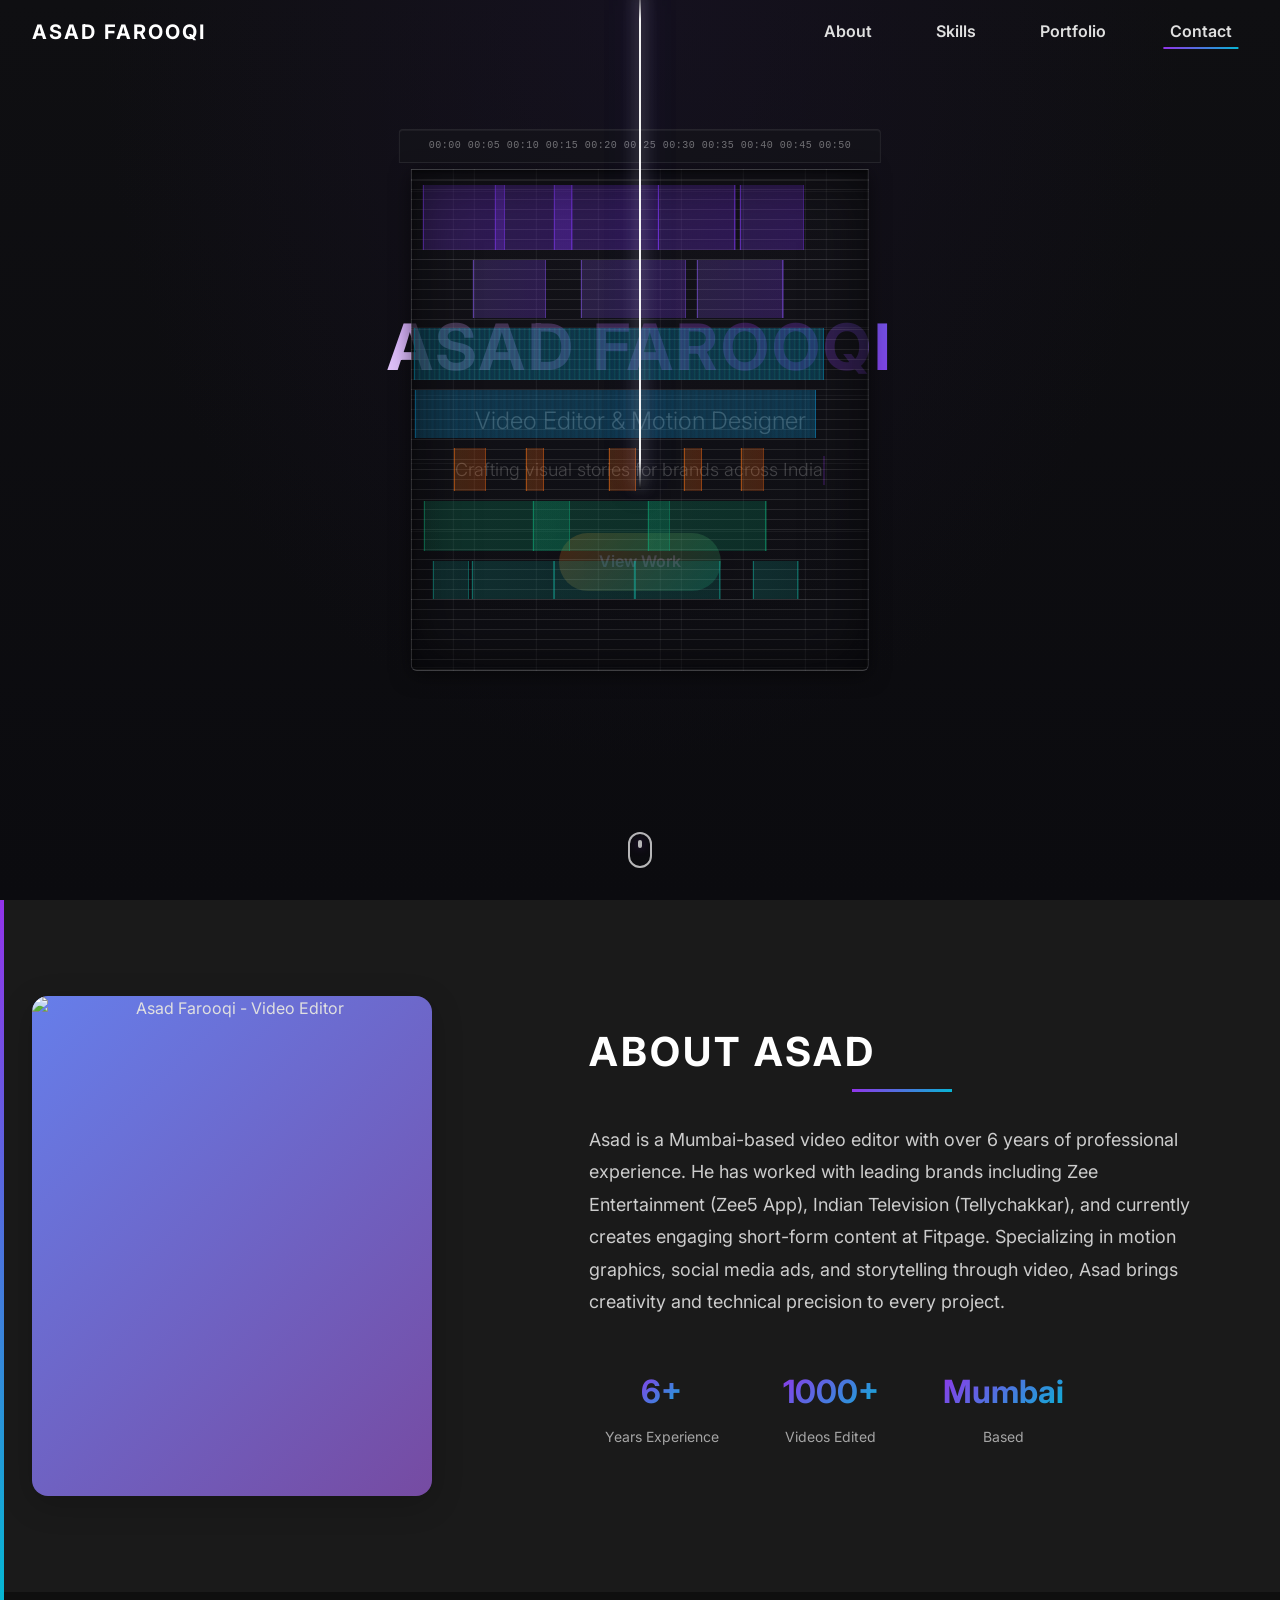
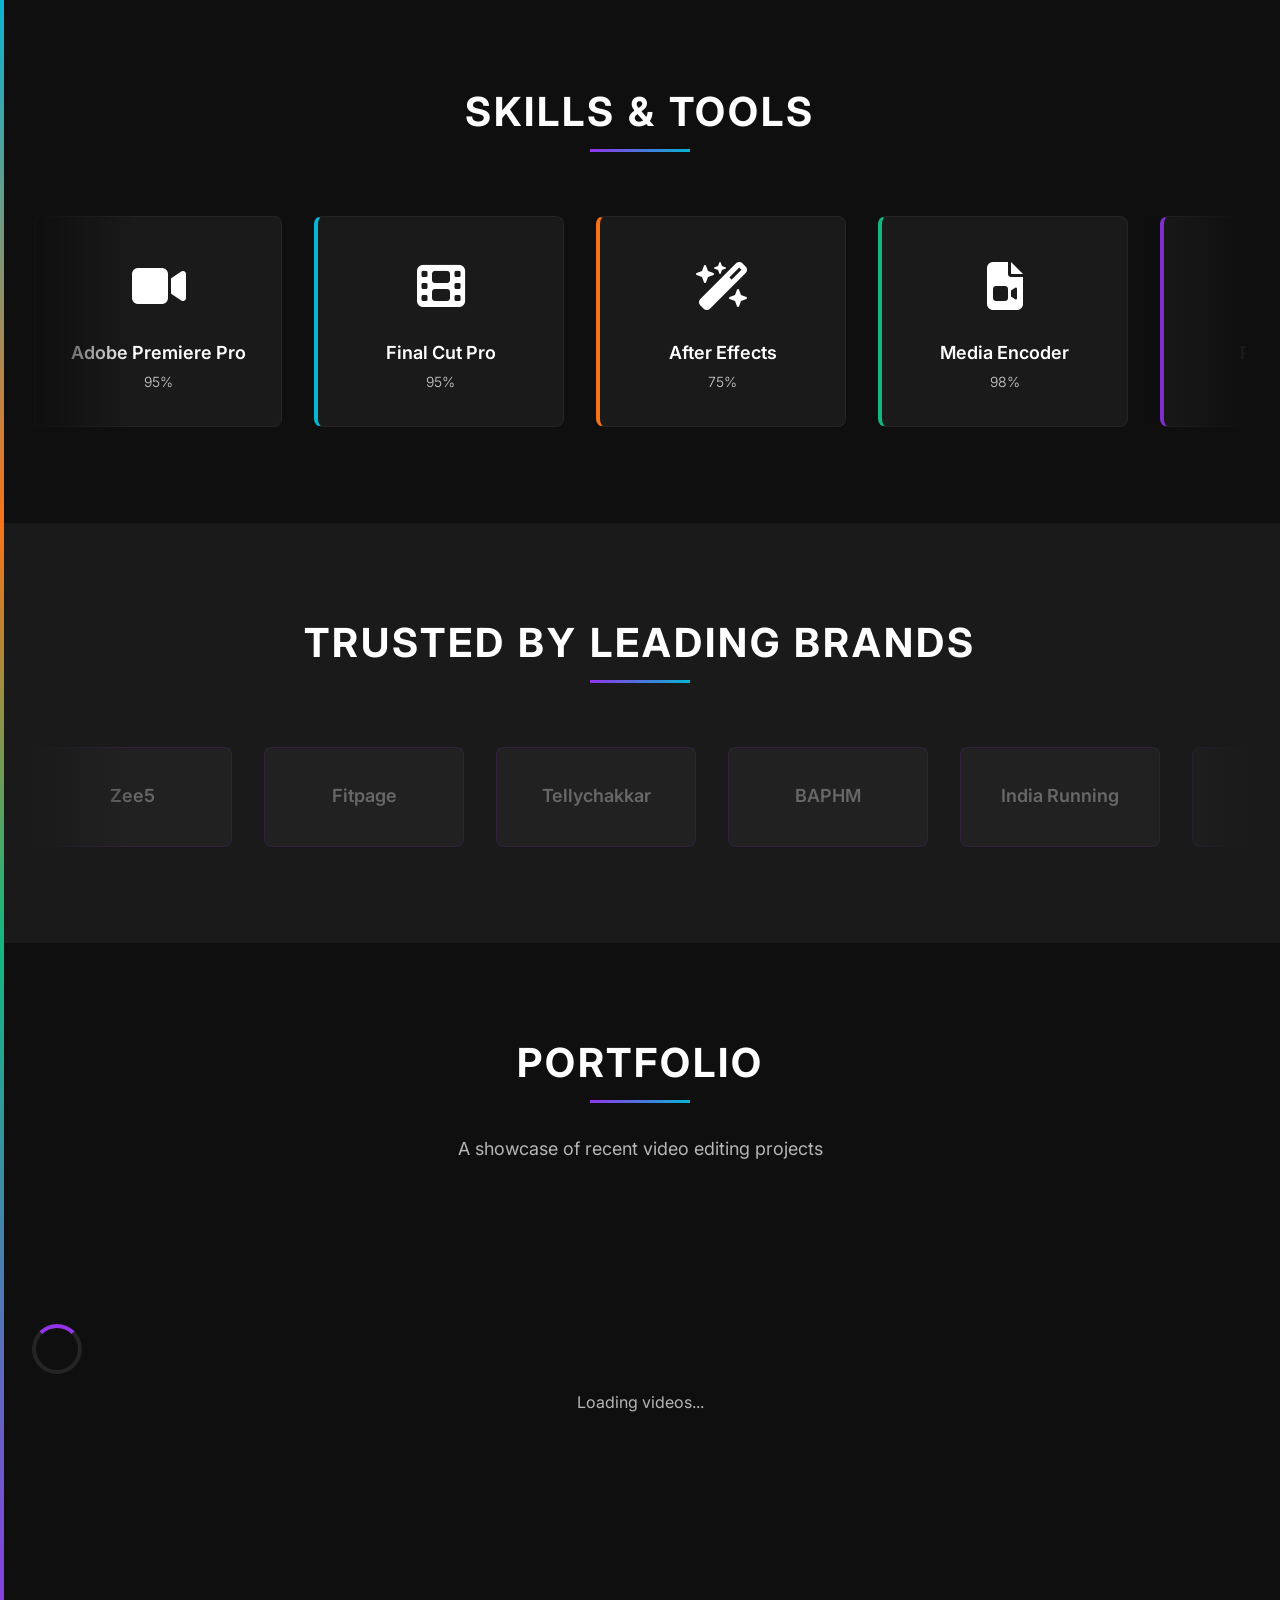
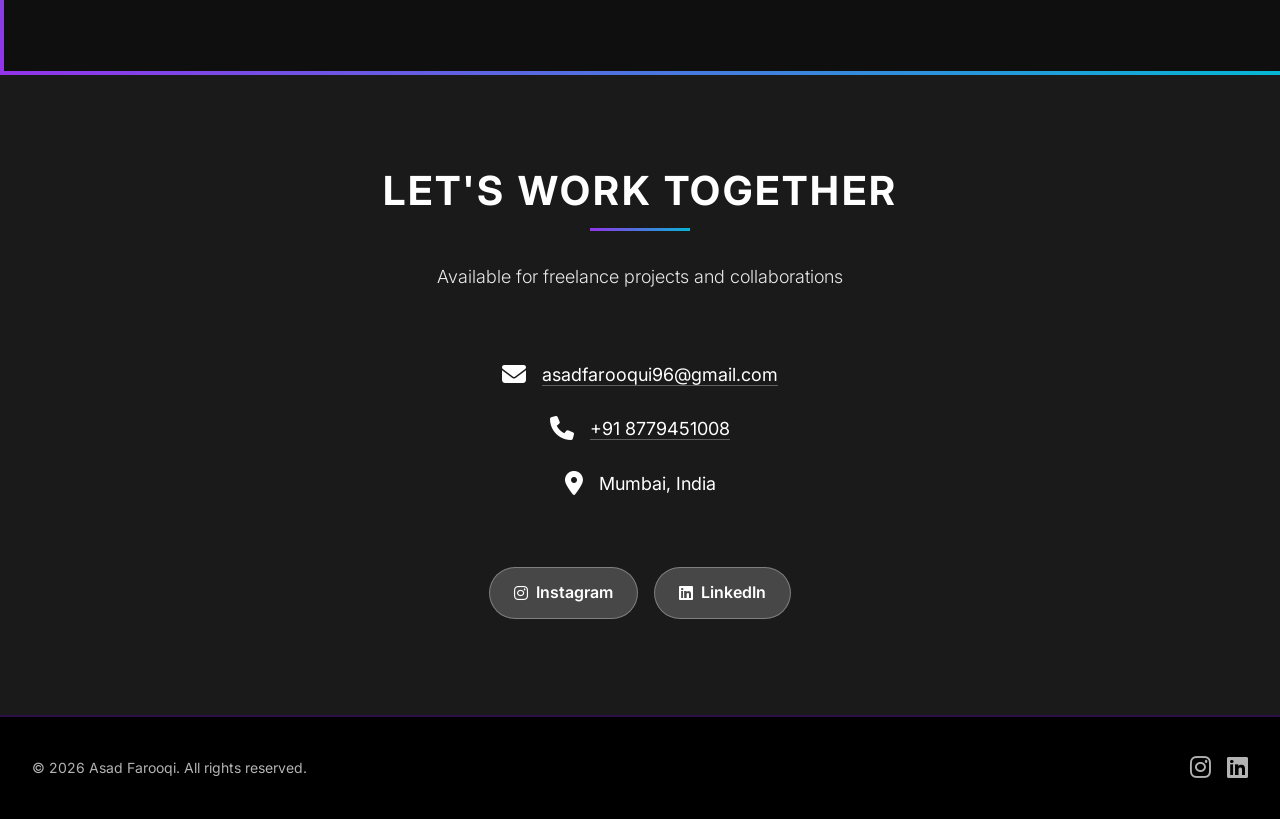
==== commit 554e1eab: "feat: cinema-grade professional timeline redesign Ultra-refined editing timeline with professional d" ====
--- a/index.html
+++ b/index.html
@@ -26,6 +26,7 @@
   <!-- Stylesheets -->
   <link rel="stylesheet" href="styles.css">
   <link rel="stylesheet" href="css/video-player.css">
+  <link rel="stylesheet" href="css/timeline.css">
 
   <title>Asad Farooqi - Video Editor & Motion Designer</title>
 </head>
--- a/styles.css
+++ b/styles.css
@@ -388,51 +388,180 @@
   overflow: hidden;
 }
 
-/* Animated gradient background */
+/* Professional Video Editing Timeline Background */
 .hero::before {
   content: '';
   position: absolute;
-  top: -50%;
-  left: -50%;
-  width: 200%;
-  height: 200%;
-  background: radial-gradient(
-    circle at center,
-    rgba(147, 51, 234, 0.15) 0%,
-    rgba(6, 182, 212, 0.1) 25%,
-    transparent 50%
-  );
-  animation: gradientRotate 20s linear infinite;
+  top: 0;
+  left: 0;
+  right: 0;
+  bottom: 0;
+  background:
+    /* Time ruler/markers at top */
+    repeating-linear-gradient(
+      90deg,
+      rgba(255, 255, 255, 0.06) 0px,
+      rgba(255, 255, 255, 0.06) 1px,
+      transparent 1px,
+      transparent 8.33%
+    ) 0 30px / 100% 20px,
+
+    /* Track 1 - Main Video (V1) */
+    linear-gradient(90deg,
+      transparent 0%, transparent 3%,
+      rgba(147, 51, 234, 0.2) 3%, rgba(147, 51, 234, 0.2) 22%,
+      transparent 22%, transparent 24%,
+      rgba(147, 51, 234, 0.2) 24%, rgba(147, 51, 234, 0.2) 41%,
+      transparent 41%, transparent 45%,
+      rgba(147, 51, 234, 0.2) 45%, rgba(147, 51, 234, 0.2) 68%,
+      transparent 68%, transparent 71%,
+      rgba(147, 51, 234, 0.2) 71%, rgba(147, 51, 234, 0.2) 88%,
+      transparent 88%, transparent 92%,
+      rgba(147, 51, 234, 0.2) 92%, rgba(147, 51, 234, 0.2) 97%,
+      transparent 97%
+    ) 0 60px / 100% 80px no-repeat,
+
+    /* Track 2 - B-roll Video (V2) */
+    linear-gradient(90deg,
+      transparent 0%, transparent 18%,
+      rgba(139, 92, 246, 0.15) 18%, rgba(139, 92, 246, 0.15) 34%,
+      transparent 34%, transparent 52%,
+      rgba(139, 92, 246, 0.15) 52%, rgba(139, 92, 246, 0.15) 75%,
+      transparent 75%, transparent 82%,
+      rgba(139, 92, 246, 0.15) 82%, rgba(139, 92, 246, 0.15) 94%,
+      transparent 94%
+    ) 0 150px / 100% 70px no-repeat,
+
+    /* Track 3 - Main Audio (A1) with waveform */
+    repeating-linear-gradient(
+      90deg,
+      rgba(6, 182, 212, 0.15) 0px,
+      rgba(6, 182, 212, 0.18) 2px,
+      rgba(6, 182, 212, 0.12) 4px,
+      rgba(6, 182, 212, 0.16) 6px,
+      rgba(6, 182, 212, 0.14) 8px,
+      rgba(6, 182, 212, 0.17) 10px,
+      rgba(6, 182, 212, 0.13) 12px
+    ) 5% 230px / 89% 60px no-repeat,
+
+    /* Track 4 - Music (A2) */
+    linear-gradient(90deg,
+      transparent 0%, transparent 8%,
+      rgba(14, 165, 233, 0.12) 8%, rgba(14, 165, 233, 0.12) 95%,
+      transparent 95%
+    ) 0 300px / 100% 50px no-repeat,
+
+    /* Track 5 - Graphics/Titles */
+    linear-gradient(90deg,
+      transparent 0%, transparent 12%,
+      rgba(249, 115, 22, 0.15) 12%, rgba(249, 115, 22, 0.15) 19%,
+      transparent 19%, transparent 28%,
+      rgba(249, 115, 22, 0.15) 28%, rgba(249, 115, 22, 0.15) 32%,
+      transparent 32%, transparent 48%,
+      rgba(249, 115, 22, 0.15) 48%, rgba(249, 115, 22, 0.15) 54%,
+      transparent 54%, transparent 64%,
+      rgba(249, 115, 22, 0.15) 64%, rgba(249, 115, 22, 0.15) 68%,
+      transparent 68%, transparent 78%,
+      rgba(249, 115, 22, 0.15) 78%, rgba(249, 115, 22, 0.15) 83%,
+      transparent 83%
+    ) 0 360px / 100% 50px no-repeat,
+
+    /* Track 6 - Effects/Transitions */
+    linear-gradient(90deg,
+      transparent 0%, transparent 20%,
+      rgba(234, 88, 12, 0.1) 20%, rgba(234, 88, 12, 0.1) 26%,
+      transparent 26%, transparent 40%,
+      rgba(234, 88, 12, 0.1) 40%, rgba(234, 88, 12, 0.1) 44%,
+      transparent 44%, transparent 66%,
+      rgba(234, 88, 12, 0.1) 66%, rgba(234, 88, 12, 0.1) 70%,
+      transparent 70%, transparent 86%,
+      rgba(234, 88, 12, 0.1) 86%, rgba(234, 88, 12, 0.1) 89%,
+      transparent 89%
+    ) 0 420px / 100% 45px no-repeat,
+
+    /* Track 7 - Color Grading/Adjustment */
+    linear-gradient(90deg,
+      transparent 0%, transparent 5%,
+      rgba(16, 185, 129, 0.12) 5%, rgba(16, 185, 129, 0.12) 38%,
+      transparent 38%, transparent 42%,
+      rgba(16, 185, 129, 0.12) 42%, rgba(16, 185, 129, 0.12) 72%,
+      transparent 72%, transparent 76%,
+      rgba(16, 185, 129, 0.12) 76%, rgba(16, 185, 129, 0.12) 96%,
+      transparent 96%
+    ) 0 475px / 100% 60px no-repeat,
+
+    /* Track 8 - Subtitles/Captions */
+    linear-gradient(90deg,
+      transparent 0%, transparent 6%,
+      rgba(5, 150, 105, 0.1) 6%, rgba(5, 150, 105, 0.1) 15%,
+      transparent 15%, transparent 18%,
+      rgba(5, 150, 105, 0.1) 18%, rgba(5, 150, 105, 0.1) 36%,
+      transparent 36%, transparent 40%,
+      rgba(5, 150, 105, 0.1) 40%, rgba(5, 150, 105, 0.1) 58%,
+      transparent 58%, transparent 62%,
+      rgba(5, 150, 105, 0.1) 62%, rgba(5, 150, 105, 0.1) 81%,
+      transparent 81%, transparent 85%,
+      rgba(5, 150, 105, 0.1) 85%, rgba(5, 150, 105, 0.1) 93%,
+      transparent 93%
+    ) 0 545px / 100% 40px no-repeat,
+
+    /* Horizontal track separators */
+    repeating-linear-gradient(
+      0deg,
+      rgba(255, 255, 255, 0.04) 0px,
+      rgba(255, 255, 255, 0.04) 1px,
+      transparent 1px,
+      transparent 50px,
+      rgba(255, 255, 255, 0.08) 50px,
+      rgba(255, 255, 255, 0.08) 51px,
+      transparent 51px,
+      transparent 100px
+    ) 0 60px,
+
+    /* Vertical grid lines (time markers) */
+    repeating-linear-gradient(
+      90deg,
+      rgba(255, 255, 255, 0.02) 0px,
+      rgba(255, 255, 255, 0.02) 1px,
+      transparent 1px,
+      transparent 4.16%
+    );
   z-index: 0;
-}
-
+  opacity: 0.5;
+}
+
+/* Playhead - moving vertical line */
 .hero::after {
   content: '';
   position: absolute;
-  bottom: 30%;
-  left: -10%;
-  right: -10%;
-  height: 3px;
-  background: linear-gradient(90deg, transparent, var(--color-track-cyan), transparent);
-  animation: timelineSlide 12s linear infinite reverse;
+  top: 30px;
+  bottom: 0;
+  left: 20%;
+  width: 2px;
+  background: linear-gradient(
+    to bottom,
+    rgba(255, 255, 255, 0) 0%,
+    rgba(255, 255, 255, 0.9) 20px,
+    rgba(255, 255, 255, 0.9) calc(100% - 100px),
+    rgba(255, 255, 255, 0) 100%
+  );
+  box-shadow:
+    0 0 10px rgba(255, 255, 255, 0.6),
+    0 0 20px rgba(147, 51, 234, 0.4),
+    0 0 30px rgba(6, 182, 212, 0.2);
+  animation: playheadMove 12s ease-in-out infinite;
   z-index: 0;
-}
-
-@keyframes gradientRotate {
-  from {
-    transform: rotate(0deg);
-  }
-  to {
-    transform: rotate(360deg);
-  }
-}
-
-@keyframes timelineSlide {
-  from {
-    transform: translateX(-50%);
-  }
-  to {
-    transform: translateX(50%);
+  pointer-events: none;
+}
+
+@keyframes playheadMove {
+  0%, 100% {
+    left: 8%;
+    opacity: 0.8;
+  }
+  50% {
+    left: 88%;
+    opacity: 1;
   }
 }
 
@@ -504,38 +633,7 @@
 
 .hero .cta-button {
   margin-top: var(--spacing-sm);
-  animation: fadeInUp 1s ease 0.6s backwards, buttonGlow 2s ease-in-out infinite alternate;
-  position: relative;
-  z-index: 1;
-}
-
-.hero .cta-button::before {
-  content: '';
-  position: absolute;
-  top: -2px;
-  left: -2px;
-  right: -2px;
-  bottom: -2px;
-  background: linear-gradient(45deg, #9333ea, #06b6d4, #f97316, #10b981);
-  background-size: 400% 400%;
-  border-radius: 50px;
-  z-index: -1;
-  opacity: 0;
-  transition: opacity 0.3s ease;
-  animation: gradientRotate 8s linear infinite;
-}
-
-.hero .cta-button:hover::before {
-  opacity: 1;
-}
-
-@keyframes buttonGlow {
-  0% {
-    box-shadow: 0 4px 16px rgba(147, 51, 234, 0.4);
-  }
-  100% {
-    box-shadow: 0 8px 32px rgba(147, 51, 234, 0.7), 0 0 40px rgba(6, 182, 212, 0.3);
-  }
+  animation: fadeInUp 1s ease 0.6s backwards;
 }
 
 /* Scroll Indicator */
--- a/css/timeline.css
+++ b/css/timeline.css
@@ -0,0 +1,328 @@
+/* ============================================
+   CINEMA-GRADE VIDEO EDITING TIMELINE
+   Professional Premiere Pro / Final Cut Pro Style
+   ============================================ */
+
+/* Override hero pseudo-elements from main styles */
+.hero::before,
+.hero::after {
+  display: none !important;
+}
+
+/* Timeline Background Container */
+.hero {
+  background:
+    /* Dark timeline panel background */
+    radial-gradient(ellipse at top, rgba(30, 20, 50, 0.4), transparent 60%),
+    linear-gradient(180deg, rgba(15, 15, 20, 0.6), rgba(10, 10, 15, 0.8));
+}
+
+/* Timecode Ruler at Top */
+.hero-content::before {
+  content: '00:00      00:05      00:10      00:15      00:20      00:25      00:30      00:35      00:40      00:45      00:50';
+  position: absolute;
+  top: -180px;
+  left: 50%;
+  transform: translateX(-50%);
+  width: 90%;
+  max-width: 1200px;
+  font-size: 10px;
+  font-family: 'Courier New', monospace;
+  letter-spacing: 0.5px;
+  color: rgba(255, 255, 255, 0.4);
+  padding: 8px 12px;
+  background: rgba(20, 20, 25, 0.6);
+  border: 1px solid rgba(255, 255, 255, 0.08);
+  border-radius: 4px 4px 0 0;
+  box-shadow: inset 0 1px 0 rgba(255, 255, 255, 0.05);
+  z-index: 1;
+  white-space: nowrap;
+  overflow: hidden;
+}
+
+/* Main Timeline Panel */
+.hero-content::after {
+  content: '';
+  position: absolute;
+  top: -140px;
+  left: 50%;
+  transform: translateX(-50%);
+  width: 90%;
+  max-width: 1200px;
+  height: 500px;
+  background:
+    /* === V1 Track - Main Video === */
+    /* Clip 1 */
+    linear-gradient(90deg,
+      rgba(124, 58, 237, 0.25) 0%, rgba(109, 40, 217, 0.3) 100%
+    ) 3% 15px / 18% 65px no-repeat,
+    linear-gradient(90deg,
+      rgba(124, 58, 237, 0.6) 0px, rgba(124, 58, 237, 0.6) 1px,
+      transparent 1px, transparent calc(100% - 1px),
+      rgba(124, 58, 237, 0.6) calc(100% - 1px)
+    ) 3% 15px / 18% 65px no-repeat,
+    /* Clip 2 */
+    linear-gradient(90deg,
+      rgba(124, 58, 237, 0.25) 0%, rgba(109, 40, 217, 0.3) 100%
+    ) 22% 15px / 17% 65px no-repeat,
+    linear-gradient(90deg,
+      rgba(124, 58, 237, 0.6) 0px, rgba(124, 58, 237, 0.6) 1px,
+      transparent 1px, transparent calc(100% - 1px),
+      rgba(124, 58, 237, 0.6) calc(100% - 1px)
+    ) 22% 15px / 17% 65px no-repeat,
+    /* Clip 3 */
+    linear-gradient(90deg,
+      rgba(124, 58, 237, 0.25) 0%, rgba(109, 40, 217, 0.3) 100%
+    ) 40.5% 15px / 23% 65px no-repeat,
+    linear-gradient(90deg,
+      rgba(124, 58, 237, 0.6) 0px, rgba(124, 58, 237, 0.6) 1px,
+      transparent 1px, transparent calc(100% - 1px),
+      rgba(124, 58, 237, 0.6) calc(100% - 1px)
+    ) 40.5% 15px / 23% 65px no-repeat,
+    /* Clip 4 */
+    linear-gradient(90deg,
+      rgba(124, 58, 237, 0.25) 0%, rgba(109, 40, 217, 0.3) 100%
+    ) 65% 15px / 17% 65px no-repeat,
+    linear-gradient(90deg,
+      rgba(124, 58, 237, 0.6) 0px, rgba(124, 58, 237, 0.6) 1px,
+      transparent 1px, transparent calc(100% - 1px),
+      rgba(124, 58, 237, 0.6) calc(100% - 1px)
+    ) 65% 15px / 17% 65px no-repeat,
+    /* Clip 5 */
+    linear-gradient(90deg,
+      rgba(124, 58, 237, 0.25) 0%, rgba(109, 40, 217, 0.3) 100%
+    ) 83.5% 15px / 14% 65px no-repeat,
+    linear-gradient(90deg,
+      rgba(124, 58, 237, 0.6) 0px, rgba(124, 58, 237, 0.6) 1px,
+      transparent 1px, transparent calc(100% - 1px),
+      rgba(124, 58, 237, 0.6) calc(100% - 1px)
+    ) 83.5% 15px / 14% 65px no-repeat,
+
+    /* === V2 Track - B-roll === */
+    linear-gradient(90deg,
+      rgba(139, 92, 246, 0.2) 0%, rgba(124, 58, 237, 0.25) 100%
+    ) 16% 90px / 16% 58px no-repeat,
+    linear-gradient(90deg,
+      rgba(139, 92, 246, 0.5) 0px, rgba(139, 92, 246, 0.5) 1px,
+      transparent 1px, transparent calc(100% - 1px),
+      rgba(139, 92, 246, 0.5) calc(100% - 1px)
+    ) 16% 90px / 16% 58px no-repeat,
+    linear-gradient(90deg,
+      rgba(139, 92, 246, 0.2) 0%, rgba(124, 58, 237, 0.25) 100%
+    ) 48% 90px / 23% 58px no-repeat,
+    linear-gradient(90deg,
+      rgba(139, 92, 246, 0.5) 0px, rgba(139, 92, 246, 0.5) 1px,
+      transparent 1px, transparent calc(100% - 1px),
+      rgba(139, 92, 246, 0.5) calc(100% - 1px)
+    ) 48% 90px / 23% 58px no-repeat,
+    linear-gradient(90deg,
+      rgba(139, 92, 246, 0.2) 0%, rgba(124, 58, 237, 0.25) 100%
+    ) 77% 90px / 19% 58px no-repeat,
+    linear-gradient(90deg,
+      rgba(139, 92, 246, 0.5) 0px, rgba(139, 92, 246, 0.5) 1px,
+      transparent 1px, transparent calc(100% - 1px),
+      rgba(139, 92, 246, 0.5) calc(100% - 1px)
+    ) 77% 90px / 19% 58px no-repeat,
+
+    /* === A1 Track - Main Audio with Waveform === */
+    repeating-linear-gradient(90deg,
+      rgba(8, 145, 178, 0.3) 0px,
+      rgba(6, 182, 212, 0.35) 1px,
+      rgba(8, 145, 178, 0.25) 2px,
+      rgba(2, 132, 199, 0.3) 3px,
+      rgba(8, 145, 178, 0.28) 4px,
+      rgba(6, 182, 212, 0.38) 6px,
+      rgba(8, 145, 178, 0.26) 7px,
+      rgba(2, 132, 199, 0.32) 8px,
+      rgba(8, 145, 178, 0.3) 10px
+    ) 4% 158px / 90% 52px no-repeat,
+    linear-gradient(90deg,
+      rgba(8, 145, 178, 0.6) 0px, rgba(8, 145, 178, 0.6) 1px,
+      transparent 1px, transparent calc(100% - 1px),
+      rgba(8, 145, 178, 0.6) calc(100% - 1px)
+    ) 4% 158px / 90% 52px no-repeat,
+
+    /* === A2 Track - Music === */
+    repeating-linear-gradient(90deg,
+      rgba(14, 165, 233, 0.25) 0px,
+      rgba(14, 165, 233, 0.28) 2px,
+      rgba(14, 165, 233, 0.22) 4px,
+      rgba(14, 165, 233, 0.26) 6px,
+      rgba(14, 165, 233, 0.24) 8px
+    ) 6% 220px / 88% 48px no-repeat,
+    linear-gradient(90deg,
+      rgba(14, 165, 233, 0.5) 0px, rgba(14, 165, 233, 0.5) 1px,
+      transparent 1px, transparent calc(100% - 1px),
+      rgba(14, 165, 233, 0.5) calc(100% - 1px)
+    ) 6% 220px / 88% 48px no-repeat,
+
+    /* === Graphics Track === */
+    linear-gradient(90deg,
+      rgba(249, 115, 22, 0.22) 0%, rgba(234, 88, 12, 0.25) 100%
+    ) 10% 278px / 7% 43px no-repeat,
+    linear-gradient(90deg,
+      rgba(249, 115, 22, 0.5) 0px, rgba(249, 115, 22, 0.5) 1px,
+      transparent 1px, transparent calc(100% - 1px),
+      rgba(249, 115, 22, 0.5) calc(100% - 1px)
+    ) 10% 278px / 7% 43px no-repeat,
+    linear-gradient(90deg,
+      rgba(249, 115, 22, 0.22) 0%, rgba(234, 88, 12, 0.25) 100%
+    ) 26% 278px / 4% 43px no-repeat,
+    linear-gradient(90deg,
+      rgba(249, 115, 22, 0.5) 0px, rgba(249, 115, 22, 0.5) 1px,
+      transparent 1px, transparent calc(100% - 1px),
+      rgba(249, 115, 22, 0.5) calc(100% - 1px)
+    ) 26% 278px / 4% 43px no-repeat,
+    linear-gradient(90deg,
+      rgba(249, 115, 22, 0.22) 0%, rgba(234, 88, 12, 0.25) 100%
+    ) 46% 278px / 6% 43px no-repeat,
+    linear-gradient(90deg,
+      rgba(249, 115, 22, 0.5) 0px, rgba(249, 115, 22, 0.5) 1px,
+      transparent 1px, transparent calc(100% - 1px),
+      rgba(249, 115, 22, 0.5) calc(100% - 1px)
+    ) 46% 278px / 6% 43px no-repeat,
+    linear-gradient(90deg,
+      rgba(249, 115, 22, 0.22) 0%, rgba(234, 88, 12, 0.25) 100%
+    ) 62% 278px / 4% 43px no-repeat,
+    linear-gradient(90deg,
+      rgba(249, 115, 22, 0.5) 0px, rgba(249, 115, 22, 0.5) 1px,
+      transparent 1px, transparent calc(100% - 1px),
+      rgba(249, 115, 22, 0.5) calc(100% - 1px)
+    ) 62% 278px / 4% 43px no-repeat,
+    linear-gradient(90deg,
+      rgba(249, 115, 22, 0.22) 0%, rgba(234, 88, 12, 0.25) 100%
+    ) 76% 278px / 5% 43px no-repeat,
+    linear-gradient(90deg,
+      rgba(249, 115, 22, 0.5) 0px, rgba(249, 115, 22, 0.5) 1px,
+      transparent 1px, transparent calc(100% - 1px),
+      rgba(249, 115, 22, 0.5) calc(100% - 1px)
+    ) 76% 278px / 5% 43px no-repeat,
+
+    /* === Color Grading Track === */
+    linear-gradient(90deg,
+      rgba(16, 185, 129, 0.2) 0%, rgba(5, 150, 105, 0.23) 100%
+    ) 4% 331px / 32% 50px no-repeat,
+    linear-gradient(90deg,
+      rgba(16, 185, 129, 0.5) 0px, rgba(16, 185, 129, 0.5) 1px,
+      transparent 1px, transparent calc(100% - 1px),
+      rgba(16, 185, 129, 0.5) calc(100% - 1px)
+    ) 4% 331px / 32% 50px no-repeat,
+    linear-gradient(90deg,
+      rgba(16, 185, 129, 0.2) 0%, rgba(5, 150, 105, 0.23) 100%
+    ) 38% 331px / 30% 50px no-repeat,
+    linear-gradient(90deg,
+      rgba(16, 185, 129, 0.5) 0px, rgba(16, 185, 129, 0.5) 1px,
+      transparent 1px, transparent calc(100% - 1px),
+      rgba(16, 185, 129, 0.5) calc(100% - 1px)
+    ) 38% 331px / 30% 50px no-repeat,
+    linear-gradient(90deg,
+      rgba(16, 185, 129, 0.2) 0%, rgba(5, 150, 105, 0.23) 100%
+    ) 70% 331px / 26% 50px no-repeat,
+    linear-gradient(90deg,
+      rgba(16, 185, 129, 0.5) 0px, rgba(16, 185, 129, 0.5) 1px,
+      transparent 1px, transparent calc(100% - 1px),
+      rgba(16, 185, 129, 0.5) calc(100% - 1px)
+    ) 70% 331px / 26% 50px no-repeat,
+
+    /* === Subtitles Track === */
+    linear-gradient(90deg, rgba(20, 184, 166, 0.18) 0%, rgba(13, 148, 136, 0.2) 100%) 5% 391px / 8% 38px no-repeat,
+    linear-gradient(90deg, rgba(20, 184, 166, 0.45) 0px, rgba(20, 184, 166, 0.45) 1px, transparent 1px, transparent calc(100% - 1px), rgba(20, 184, 166, 0.45) calc(100% - 1px)) 5% 391px / 8% 38px no-repeat,
+    linear-gradient(90deg, rgba(20, 184, 166, 0.18) 0%, rgba(13, 148, 136, 0.2) 100%) 16% 391px / 18% 38px no-repeat,
+    linear-gradient(90deg, rgba(20, 184, 166, 0.45) 0px, rgba(20, 184, 166, 0.45) 1px, transparent 1px, transparent calc(100% - 1px), rgba(20, 184, 166, 0.45) calc(100% - 1px)) 16% 391px / 18% 38px no-repeat,
+    linear-gradient(90deg, rgba(20, 184, 166, 0.18) 0%, rgba(13, 148, 136, 0.2) 100%) 38% 391px / 18% 38px no-repeat,
+    linear-gradient(90deg, rgba(20, 184, 166, 0.45) 0px, rgba(20, 184, 166, 0.45) 1px, transparent 1px, transparent calc(100% - 1px), rgba(20, 184, 166, 0.45) calc(100% - 1px)) 38% 391px / 18% 38px no-repeat,
+    linear-gradient(90deg, rgba(20, 184, 166, 0.18) 0%, rgba(13, 148, 136, 0.2) 100%) 60% 391px / 19% 38px no-repeat,
+    linear-gradient(90deg, rgba(20, 184, 166, 0.45) 0px, rgba(20, 184, 166, 0.45) 1px, transparent 1px, transparent calc(100% - 1px), rgba(20, 184, 166, 0.45) calc(100% - 1px)) 60% 391px / 19% 38px no-repeat,
+    linear-gradient(90deg, rgba(20, 184, 166, 0.18) 0%, rgba(13, 148, 136, 0.2) 100%) 83% 391px / 10% 38px no-repeat,
+    linear-gradient(90deg, rgba(20, 184, 166, 0.45) 0px, rgba(20, 184, 166, 0.45) 1px, transparent 1px, transparent calc(100% - 1px), rgba(20, 184, 166, 0.45) calc(100% - 1px)) 83% 391px / 10% 38px no-repeat,
+
+    /* Track Separators */
+    repeating-linear-gradient(0deg,
+      rgba(255, 255, 255, 0.1) 0px,
+      rgba(255, 255, 255, 0.1) 1px,
+      transparent 1px,
+      transparent 10px
+    ) 0 10px / 100% calc(100% - 10px),
+    repeating-linear-gradient(0deg,
+      rgba(255, 255, 255, 0.05) 80px,
+      rgba(255, 255, 255, 0.05) 81px,
+      transparent 81px,
+      transparent 148px
+    ) 0 10px,
+
+    /* Vertical Time Grid */
+    repeating-linear-gradient(90deg,
+      rgba(255, 255, 255, 0.06) 0%,
+      rgba(255, 255, 255, 0.06) 0.1%,
+      transparent 0.1%,
+      transparent 4.54%
+    ),
+
+    /* Timeline Panel Background */
+    linear-gradient(180deg,
+      rgba(20, 20, 25, 0.7),
+      rgba(15, 15, 20, 0.8)
+    );
+
+  box-shadow:
+    inset 0 0 60px rgba(0, 0, 0, 0.6),
+    inset 0 2px 4px rgba(0, 0, 0, 0.4),
+    0 4px 20px rgba(0, 0, 0, 0.5);
+  border: 1px solid rgba(255, 255, 255, 0.1);
+  border-radius: 0 0 6px 6px;
+  z-index: 0;
+}
+
+/* Animated Playhead */
+.hero-title::before {
+  content: '';
+  position: absolute;
+  top: -320px;
+  left: 50%;
+  transform: translateX(-50%);
+  width: 2px;
+  height: 500px;
+  background: linear-gradient(
+    to bottom,
+    rgba(255, 255, 255, 0) 0%,
+    rgba(255, 255, 255, 0.95) 30px,
+    rgba(255, 255, 255, 0.95) calc(100% - 30px),
+    rgba(255, 255, 255, 0) 100%
+  );
+  box-shadow:
+    0 0 15px rgba(255, 255, 255, 0.8),
+    0 0 30px rgba(124, 58, 237, 0.5),
+    0 0 45px rgba(6, 182, 212, 0.3);
+  animation: playheadSweep 14s ease-in-out infinite;
+  z-index: 2;
+  pointer-events: none;
+}
+
+/* Playhead Triangle */
+.hero-title::after {
+  content: '';
+  position: absolute;
+  top: -330px;
+  left: 50%;
+  transform: translateX(-50%);
+  width: 0;
+  height: 0;
+  border-left: 8px solid transparent;
+  border-right: 8px solid transparent;
+  border-top: 10px solid rgba(255, 255, 255, 0.95);
+  filter: drop-shadow(0 0 6px rgba(255, 255, 255, 0.6));
+  animation: playheadSweep 14s ease-in-out infinite;
+  z-index: 2;
+  pointer-events: none;
+}
+
+@keyframes playheadSweep {
+  0%, 100% {
+    left: calc(50% - 40%);
+    opacity: 0.7;
+  }
+  50% {
+    left: calc(50% + 38%);
+    opacity: 1;
+  }
+}
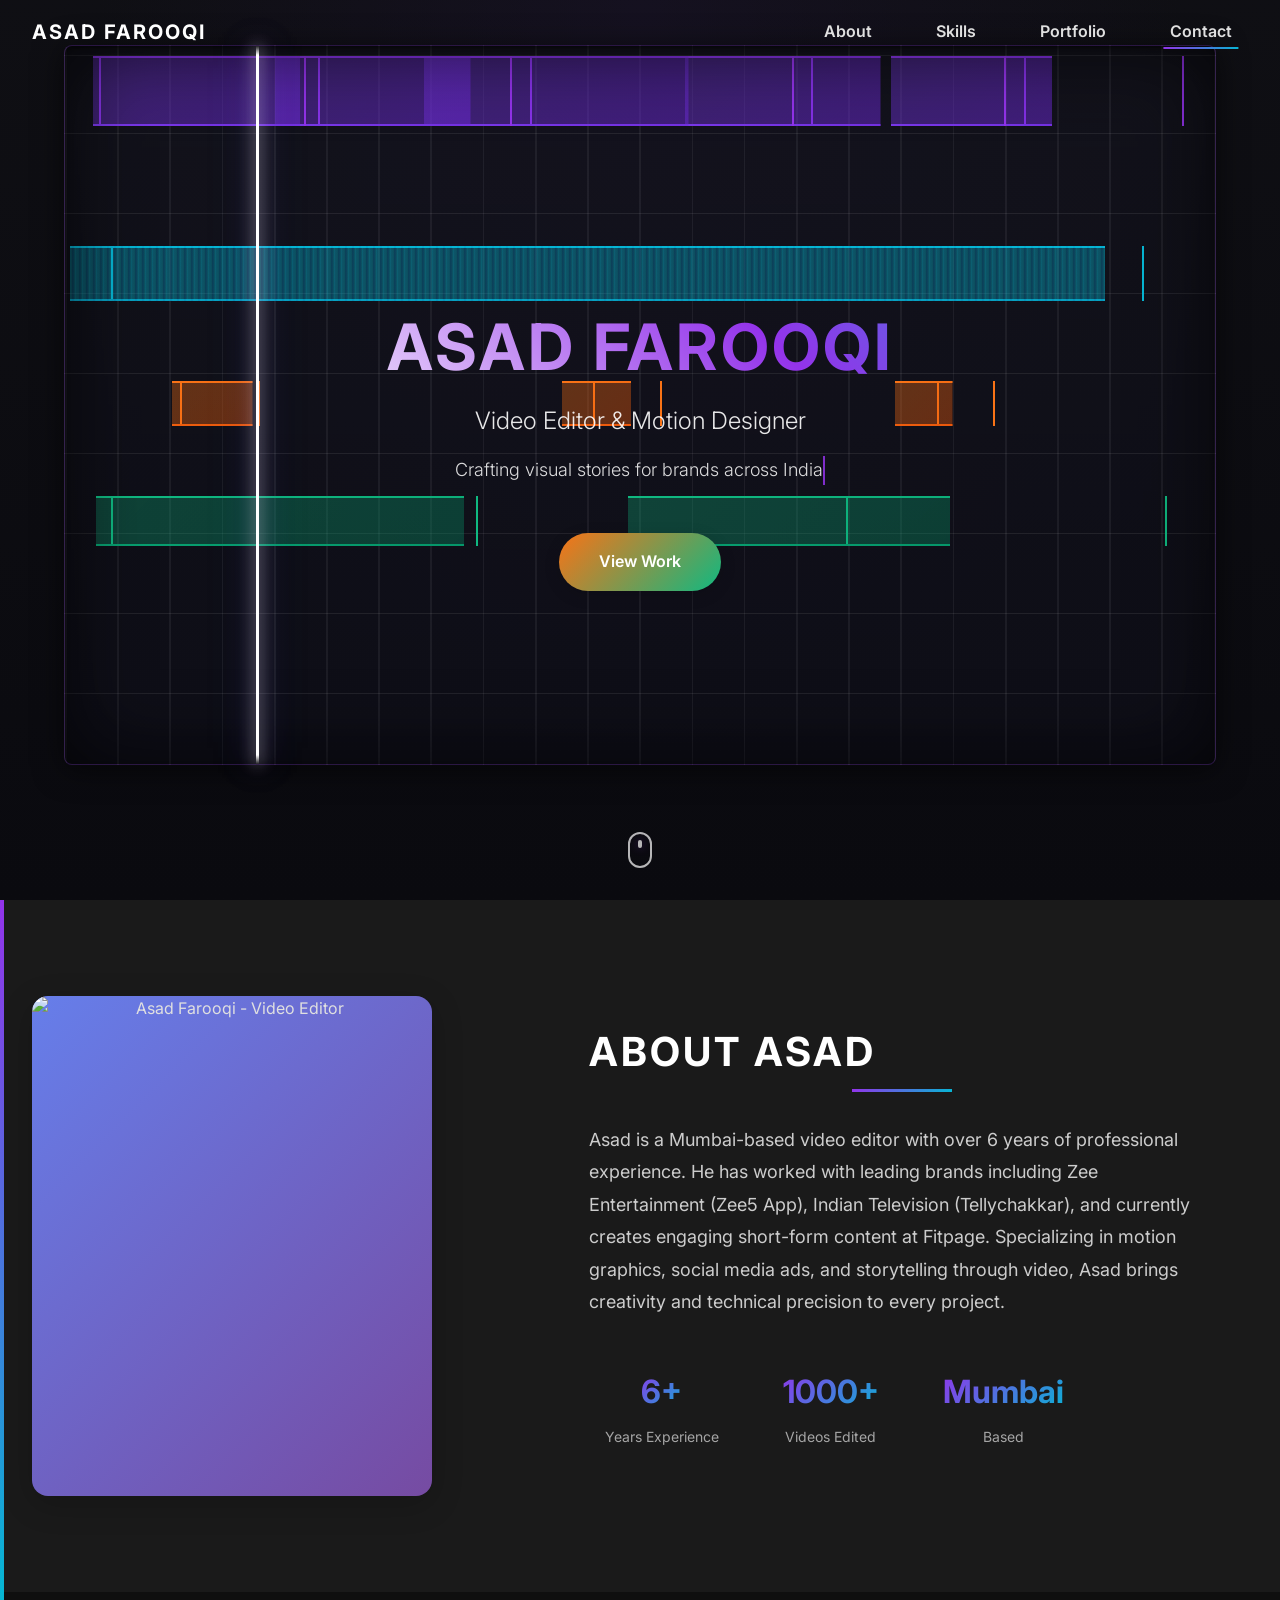
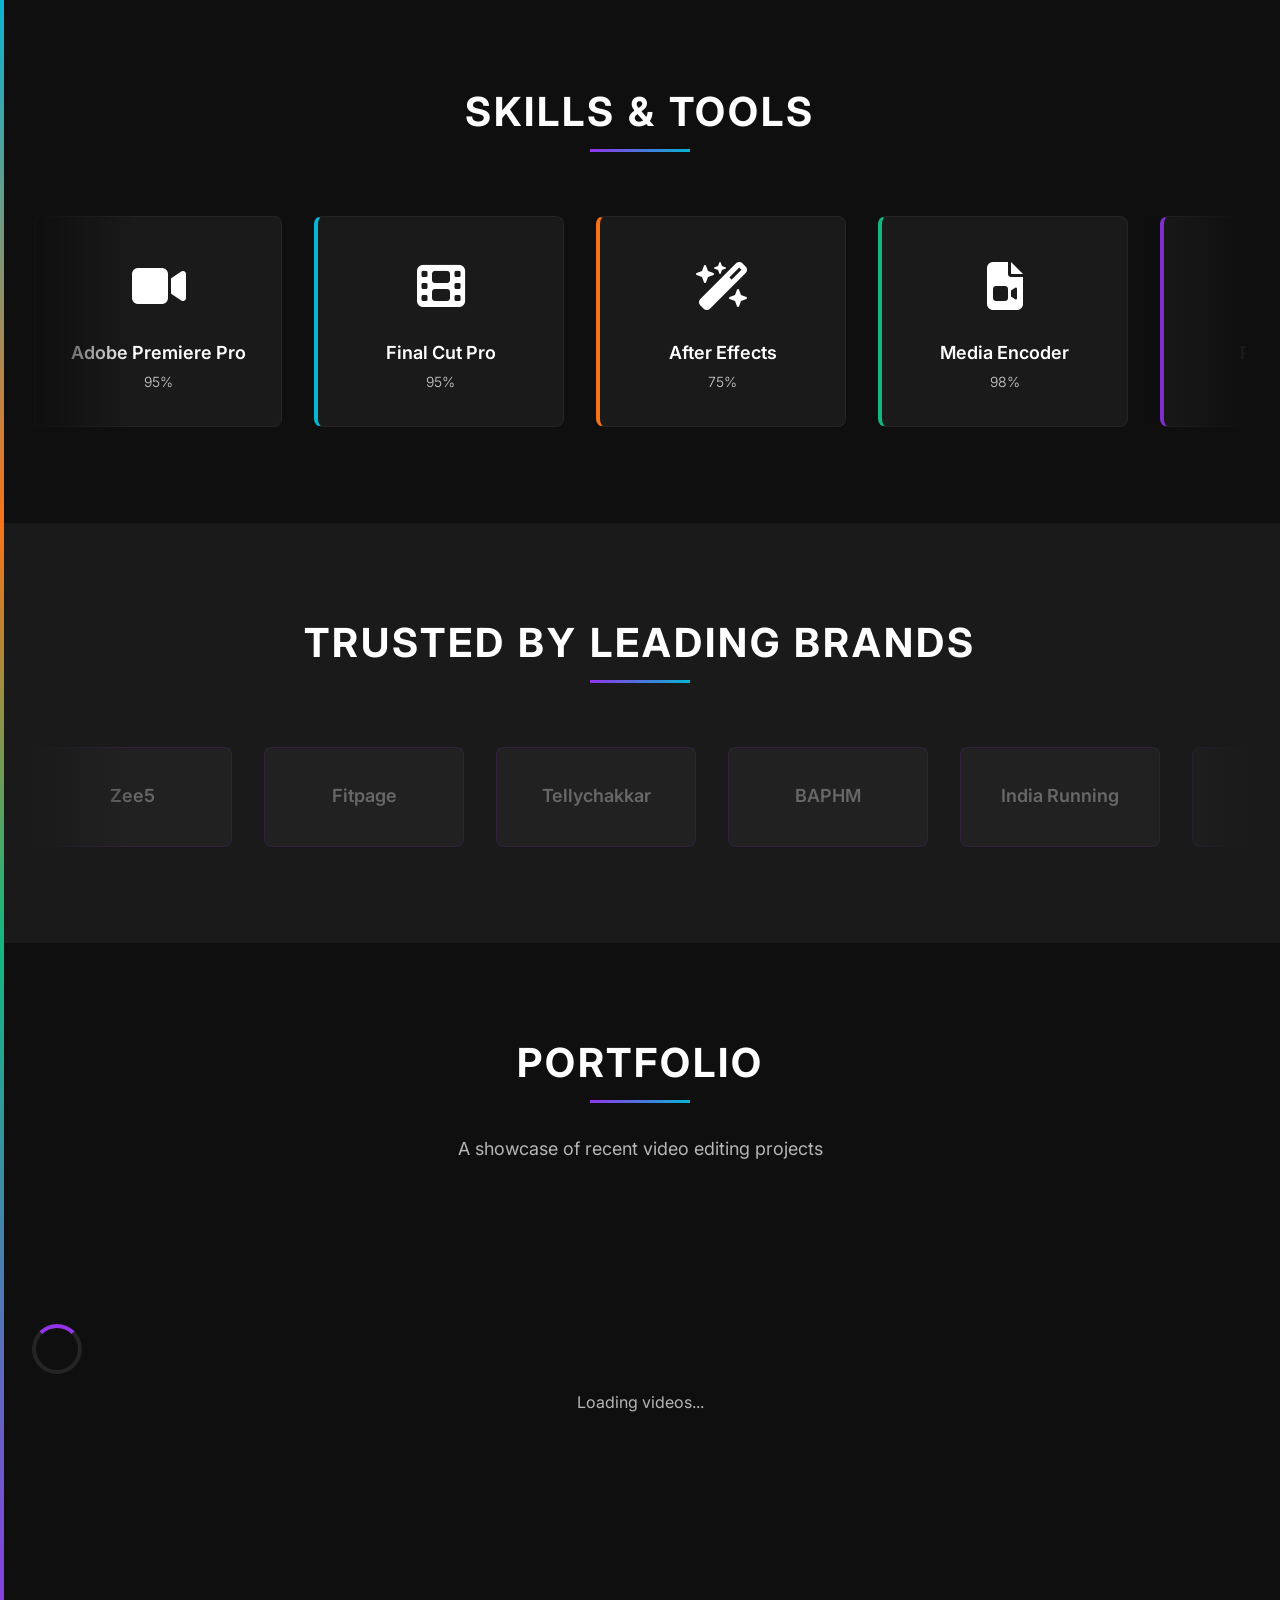
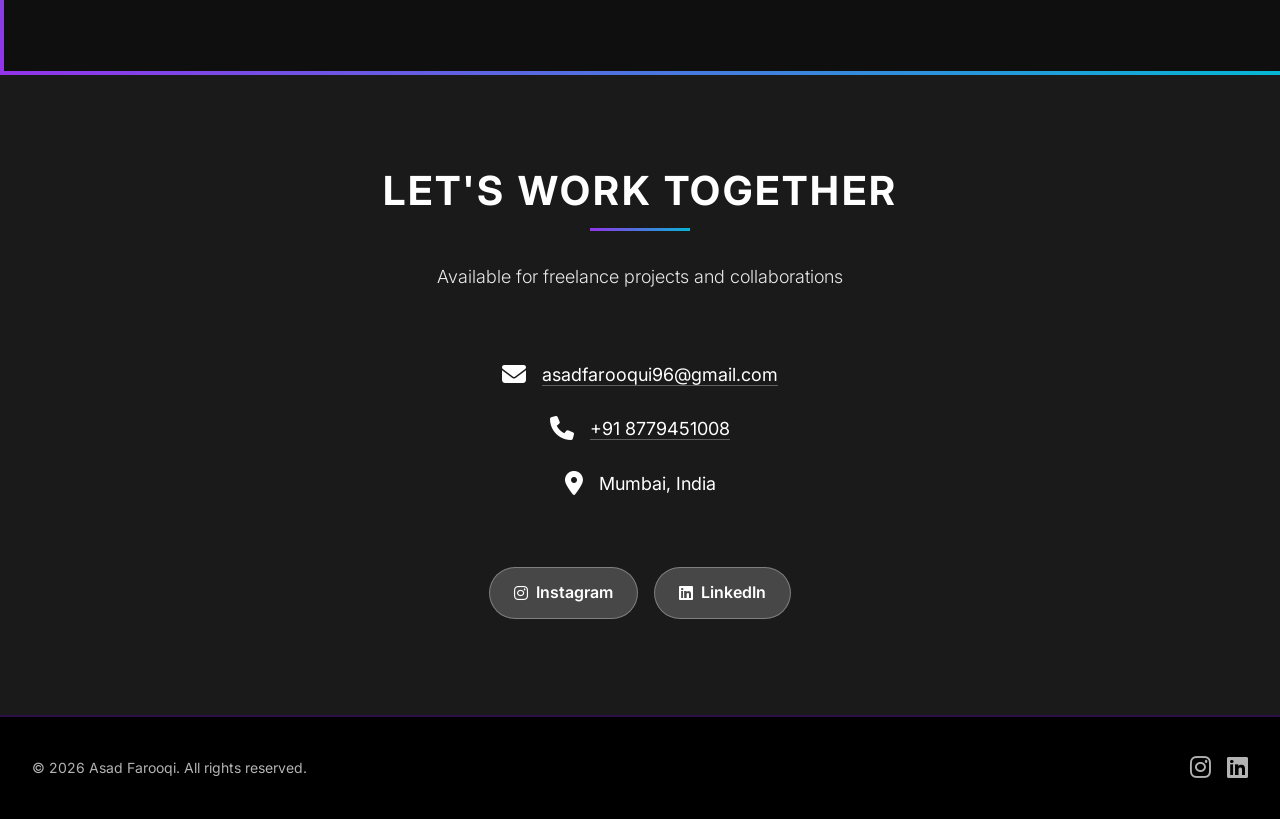
==== commit 7c6a55b3: "feat: REFINED timeline with visible clip borders Major improvements to timeline visibility: - Each c" ====
--- a/index.html
+++ b/index.html
@@ -26,7 +26,6 @@
   <!-- Stylesheets -->
   <link rel="stylesheet" href="styles.css">
   <link rel="stylesheet" href="css/video-player.css">
-  <link rel="stylesheet" href="css/timeline.css">
 
   <title>Asad Farooqi - Video Editor & Motion Designer</title>
 </head>
--- a/styles.css
+++ b/styles.css
@@ -380,7 +380,9 @@
   flex-direction: column;
   justify-content: center;
   align-items: center;
-  background: var(--color-bg-primary);
+  background:
+    radial-gradient(ellipse at top, rgba(30, 20, 50, 0.4), transparent 60%),
+    linear-gradient(180deg, rgba(15, 15, 20, 0.95), rgba(10, 10, 15, 1));
   color: var(--color-text-light);
   text-align: center;
   padding: var(--spacing-xl) var(--spacing-md);
@@ -388,179 +390,166 @@
   overflow: hidden;
 }
 
-/* Professional Video Editing Timeline Background */
+/* CINEMA-GRADE TIMELINE with VISIBLE CLIPS */
 .hero::before {
   content: '';
   position: absolute;
-  top: 0;
-  left: 0;
-  right: 0;
-  bottom: 0;
+  top: 5%;
+  left: 5%;
+  right: 5%;
+  bottom: 15%;
   background:
-    /* Time ruler/markers at top */
-    repeating-linear-gradient(
-      90deg,
-      rgba(255, 255, 255, 0.06) 0px,
-      rgba(255, 255, 255, 0.06) 1px,
+    /* === V1 CLIPS with borders === */
+    /* Clip 1 - Fill */
+    linear-gradient(135deg,
+      rgba(124, 58, 237, 0.4) 0%,
+      rgba(109, 40, 217, 0.5) 100%
+    ) 3% 10px / 18% 70px no-repeat,
+    /* Clip 1 - Top border */
+    linear-gradient(90deg, #9333ea 0%, #9333ea 100%) 3% 10px / 18% 2px no-repeat,
+    /* Clip 1 - Bottom border */
+    linear-gradient(90deg, #7c3aed 0%, #7c3aed 100%) 3% 78px / 18% 2px no-repeat,
+    /* Clip 1 - Left border */
+    linear-gradient(0deg, #9333ea 0%, #9333ea 100%) 3% 10px / 2px 70px no-repeat,
+    /* Clip 1 - Right border */
+    linear-gradient(0deg, #9333ea 0%, #9333ea 100%) 20.8% 10px / 2px 70px no-repeat,
+
+    /* Clip 2 */
+    linear-gradient(135deg, rgba(124, 58, 237, 0.4), rgba(109, 40, 217, 0.5)) 22% 10px / 17% 70px no-repeat,
+    linear-gradient(90deg, #9333ea, #9333ea) 22% 10px / 17% 2px no-repeat,
+    linear-gradient(90deg, #7c3aed, #7c3aed) 22% 78px / 17% 2px no-repeat,
+    linear-gradient(0deg, #9333ea, #9333ea) 22% 10px / 2px 70px no-repeat,
+    linear-gradient(0deg, #9333ea, #9333ea) 38.8% 10px / 2px 70px no-repeat,
+
+    /* Clip 3 */
+    linear-gradient(135deg, rgba(124, 58, 237, 0.4), rgba(109, 40, 217, 0.5)) 40.5% 10px / 23% 70px no-repeat,
+    linear-gradient(90deg, #9333ea, #9333ea) 40.5% 10px / 23% 2px no-repeat,
+    linear-gradient(90deg, #7c3aed, #7c3aed) 40.5% 78px / 23% 2px no-repeat,
+    linear-gradient(0deg, #9333ea, #9333ea) 40.5% 10px / 2px 70px no-repeat,
+    linear-gradient(0deg, #9333ea, #9333ea) 63.3% 10px / 2px 70px no-repeat,
+
+    /* Clip 4 */
+    linear-gradient(135deg, rgba(124, 58, 237, 0.4), rgba(109, 40, 217, 0.5)) 65% 10px / 17% 70px no-repeat,
+    linear-gradient(90deg, #9333ea, #9333ea) 65% 10px / 17% 2px no-repeat,
+    linear-gradient(90deg, #7c3aed, #7c3aed) 65% 78px / 17% 2px no-repeat,
+    linear-gradient(0deg, #9333ea, #9333ea) 65% 10px / 2px 70px no-repeat,
+    linear-gradient(0deg, #9333ea, #9333ea) 81.8% 10px / 2px 70px no-repeat,
+
+    /* Clip 5 */
+    linear-gradient(135deg, rgba(124, 58, 237, 0.4), rgba(109, 40, 217, 0.5)) 83.5% 10px / 14% 70px no-repeat,
+    linear-gradient(90deg, #9333ea, #9333ea) 83.5% 10px / 14% 2px no-repeat,
+    linear-gradient(90deg, #7c3aed, #7c3aed) 83.5% 78px / 14% 2px no-repeat,
+    linear-gradient(0deg, #9333ea, #9333ea) 83.5% 10px / 2px 70px no-repeat,
+    linear-gradient(0deg, #9333ea, #9333ea) 97.3% 10px / 2px 70px no-repeat,
+
+    /* === A1 AUDIO with waveform === */
+    repeating-linear-gradient(90deg,
+      rgba(6, 182, 212, 0.35) 0px,
+      rgba(6, 182, 212, 0.45) 1px,
+      rgba(6, 182, 212, 0.3) 2px,
+      rgba(2, 132, 199, 0.4) 3px,
+      rgba(6, 182, 212, 0.35) 4px,
+      rgba(6, 182, 212, 0.5) 6px,
+      rgba(6, 182, 212, 0.32) 7px
+    ) 4% 200px / 90% 55px no-repeat,
+    linear-gradient(90deg, #06b6d4, #06b6d4) 4% 200px / 90% 2px no-repeat,
+    linear-gradient(90deg, #0891b2, #0891b2) 4% 253px / 90% 2px no-repeat,
+    linear-gradient(0deg, #06b6d4, #06b6d4) 4% 200px / 2px 55px no-repeat,
+    linear-gradient(0deg, #06b6d4, #06b6d4) 93.8% 200px / 2px 55px no-repeat,
+
+    /* === GRAPHICS CLIPS === */
+    linear-gradient(135deg, rgba(249, 115, 22, 0.35), rgba(234, 88, 12, 0.4)) 10% 335px / 7% 45px no-repeat,
+    linear-gradient(90deg, #f97316, #f97316) 10% 335px / 7% 2px no-repeat,
+    linear-gradient(90deg, #ea580c, #ea580c) 10% 378px / 7% 2px no-repeat,
+    linear-gradient(0deg, #f97316, #f97316) 10% 335px / 2px 45px no-repeat,
+    linear-gradient(0deg, #f97316, #f97316) 16.8% 335px / 2px 45px no-repeat,
+
+    linear-gradient(135deg, rgba(249, 115, 22, 0.35), rgba(234, 88, 12, 0.4)) 46% 335px / 6% 45px no-repeat,
+    linear-gradient(90deg, #f97316, #f97316) 46% 335px / 6% 2px no-repeat,
+    linear-gradient(90deg, #ea580c, #ea580c) 46% 378px / 6% 2px no-repeat,
+    linear-gradient(0deg, #f97316, #f97316) 46% 335px / 2px 45px no-repeat,
+    linear-gradient(0deg, #f97316, #f97316) 51.8% 335px / 2px 45px no-repeat,
+
+    linear-gradient(135deg, rgba(249, 115, 22, 0.35), rgba(234, 88, 12, 0.4)) 76% 335px / 5% 45px no-repeat,
+    linear-gradient(90deg, #f97316, #f97316) 76% 335px / 5% 2px no-repeat,
+    linear-gradient(90deg, #ea580c, #ea580c) 76% 378px / 5% 2px no-repeat,
+    linear-gradient(0deg, #f97316, #f97316) 76% 335px / 2px 45px no-repeat,
+    linear-gradient(0deg, #f97316, #f97316) 80.8% 335px / 2px 45px no-repeat,
+
+    /* === COLOR GRADING CLIPS === */
+    linear-gradient(135deg, rgba(16, 185, 129, 0.3), rgba(5, 150, 105, 0.35)) 4% 450px / 32% 50px no-repeat,
+    linear-gradient(90deg, #10b981, #10b981) 4% 450px / 32% 2px no-repeat,
+    linear-gradient(90deg, #059669, #059669) 4% 498px / 32% 2px no-repeat,
+    linear-gradient(0deg, #10b981, #10b981) 4% 450px / 2px 50px no-repeat,
+    linear-gradient(0deg, #10b981, #10b981) 35.8% 450px / 2px 50px no-repeat,
+
+    linear-gradient(135deg, rgba(16, 185, 129, 0.3), rgba(5, 150, 105, 0.35)) 68% 450px / 28% 50px no-repeat,
+    linear-gradient(90deg, #10b981, #10b981) 68% 450px / 28% 2px no-repeat,
+    linear-gradient(90deg, #059669, #059669) 68% 498px / 28% 2px no-repeat,
+    linear-gradient(0deg, #10b981, #10b981) 68% 450px / 2px 50px no-repeat,
+    linear-gradient(0deg, #10b981, #10b981) 95.8% 450px / 2px 50px no-repeat,
+
+    /* Track separators */
+    repeating-linear-gradient(0deg,
+      rgba(255, 255, 255, 0.08) 0px,
+      rgba(255, 255, 255, 0.08) 1px,
       transparent 1px,
-      transparent 8.33%
-    ) 0 30px / 100% 20px,
-
-    /* Track 1 - Main Video (V1) */
-    linear-gradient(90deg,
-      transparent 0%, transparent 3%,
-      rgba(147, 51, 234, 0.2) 3%, rgba(147, 51, 234, 0.2) 22%,
-      transparent 22%, transparent 24%,
-      rgba(147, 51, 234, 0.2) 24%, rgba(147, 51, 234, 0.2) 41%,
-      transparent 41%, transparent 45%,
-      rgba(147, 51, 234, 0.2) 45%, rgba(147, 51, 234, 0.2) 68%,
-      transparent 68%, transparent 71%,
-      rgba(147, 51, 234, 0.2) 71%, rgba(147, 51, 234, 0.2) 88%,
-      transparent 88%, transparent 92%,
-      rgba(147, 51, 234, 0.2) 92%, rgba(147, 51, 234, 0.2) 97%,
-      transparent 97%
-    ) 0 60px / 100% 80px no-repeat,
-
-    /* Track 2 - B-roll Video (V2) */
-    linear-gradient(90deg,
-      transparent 0%, transparent 18%,
-      rgba(139, 92, 246, 0.15) 18%, rgba(139, 92, 246, 0.15) 34%,
-      transparent 34%, transparent 52%,
-      rgba(139, 92, 246, 0.15) 52%, rgba(139, 92, 246, 0.15) 75%,
-      transparent 75%, transparent 82%,
-      rgba(139, 92, 246, 0.15) 82%, rgba(139, 92, 246, 0.15) 94%,
-      transparent 94%
-    ) 0 150px / 100% 70px no-repeat,
-
-    /* Track 3 - Main Audio (A1) with waveform */
-    repeating-linear-gradient(
-      90deg,
-      rgba(6, 182, 212, 0.15) 0px,
-      rgba(6, 182, 212, 0.18) 2px,
-      rgba(6, 182, 212, 0.12) 4px,
-      rgba(6, 182, 212, 0.16) 6px,
-      rgba(6, 182, 212, 0.14) 8px,
-      rgba(6, 182, 212, 0.17) 10px,
-      rgba(6, 182, 212, 0.13) 12px
-    ) 5% 230px / 89% 60px no-repeat,
-
-    /* Track 4 - Music (A2) */
-    linear-gradient(90deg,
-      transparent 0%, transparent 8%,
-      rgba(14, 165, 233, 0.12) 8%, rgba(14, 165, 233, 0.12) 95%,
-      transparent 95%
-    ) 0 300px / 100% 50px no-repeat,
-
-    /* Track 5 - Graphics/Titles */
-    linear-gradient(90deg,
-      transparent 0%, transparent 12%,
-      rgba(249, 115, 22, 0.15) 12%, rgba(249, 115, 22, 0.15) 19%,
-      transparent 19%, transparent 28%,
-      rgba(249, 115, 22, 0.15) 28%, rgba(249, 115, 22, 0.15) 32%,
-      transparent 32%, transparent 48%,
-      rgba(249, 115, 22, 0.15) 48%, rgba(249, 115, 22, 0.15) 54%,
-      transparent 54%, transparent 64%,
-      rgba(249, 115, 22, 0.15) 64%, rgba(249, 115, 22, 0.15) 68%,
-      transparent 68%, transparent 78%,
-      rgba(249, 115, 22, 0.15) 78%, rgba(249, 115, 22, 0.15) 83%,
-      transparent 83%
-    ) 0 360px / 100% 50px no-repeat,
-
-    /* Track 6 - Effects/Transitions */
-    linear-gradient(90deg,
-      transparent 0%, transparent 20%,
-      rgba(234, 88, 12, 0.1) 20%, rgba(234, 88, 12, 0.1) 26%,
-      transparent 26%, transparent 40%,
-      rgba(234, 88, 12, 0.1) 40%, rgba(234, 88, 12, 0.1) 44%,
-      transparent 44%, transparent 66%,
-      rgba(234, 88, 12, 0.1) 66%, rgba(234, 88, 12, 0.1) 70%,
-      transparent 70%, transparent 86%,
-      rgba(234, 88, 12, 0.1) 86%, rgba(234, 88, 12, 0.1) 89%,
-      transparent 89%
-    ) 0 420px / 100% 45px no-repeat,
-
-    /* Track 7 - Color Grading/Adjustment */
-    linear-gradient(90deg,
-      transparent 0%, transparent 5%,
-      rgba(16, 185, 129, 0.12) 5%, rgba(16, 185, 129, 0.12) 38%,
-      transparent 38%, transparent 42%,
-      rgba(16, 185, 129, 0.12) 42%, rgba(16, 185, 129, 0.12) 72%,
-      transparent 72%, transparent 76%,
-      rgba(16, 185, 129, 0.12) 76%, rgba(16, 185, 129, 0.12) 96%,
-      transparent 96%
-    ) 0 475px / 100% 60px no-repeat,
-
-    /* Track 8 - Subtitles/Captions */
-    linear-gradient(90deg,
-      transparent 0%, transparent 6%,
-      rgba(5, 150, 105, 0.1) 6%, rgba(5, 150, 105, 0.1) 15%,
-      transparent 15%, transparent 18%,
-      rgba(5, 150, 105, 0.1) 18%, rgba(5, 150, 105, 0.1) 36%,
-      transparent 36%, transparent 40%,
-      rgba(5, 150, 105, 0.1) 40%, rgba(5, 150, 105, 0.1) 58%,
-      transparent 58%, transparent 62%,
-      rgba(5, 150, 105, 0.1) 62%, rgba(5, 150, 105, 0.1) 81%,
-      transparent 81%, transparent 85%,
-      rgba(5, 150, 105, 0.1) 85%, rgba(5, 150, 105, 0.1) 93%,
-      transparent 93%
-    ) 0 545px / 100% 40px no-repeat,
-
-    /* Horizontal track separators */
-    repeating-linear-gradient(
-      0deg,
-      rgba(255, 255, 255, 0.04) 0px,
-      rgba(255, 255, 255, 0.04) 1px,
-      transparent 1px,
-      transparent 50px,
-      rgba(255, 255, 255, 0.08) 50px,
-      rgba(255, 255, 255, 0.08) 51px,
-      transparent 51px,
-      transparent 100px
-    ) 0 60px,
-
-    /* Vertical grid lines (time markers) */
-    repeating-linear-gradient(
-      90deg,
-      rgba(255, 255, 255, 0.02) 0px,
-      rgba(255, 255, 255, 0.02) 1px,
-      transparent 1px,
-      transparent 4.16%
+      transparent 80px
+    ) 0 10px,
+
+    /* Time grid */
+    repeating-linear-gradient(90deg,
+      rgba(255, 255, 255, 0.06) 0%,
+      rgba(255, 255, 255, 0.06) 0.15%,
+      transparent 0.15%,
+      transparent 4.54%
+    ),
+
+    /* Panel background */
+    linear-gradient(180deg,
+      rgba(20, 20, 30, 0.7),
+      rgba(15, 15, 25, 0.8)
     );
+  box-shadow:
+    inset 0 0 80px rgba(0, 0, 0, 0.7),
+    inset 0 2px 4px rgba(0, 0, 0, 0.5),
+    0 4px 30px rgba(0, 0, 0, 0.6);
+  border: 1px solid rgba(147, 51, 234, 0.2);
+  border-radius: 8px;
   z-index: 0;
-  opacity: 0.5;
-}
-
-/* Playhead - moving vertical line */
+}
+
+/* Animated Playhead */
 .hero::after {
   content: '';
   position: absolute;
-  top: 30px;
-  bottom: 0;
+  top: 5%;
+  bottom: 15%;
   left: 20%;
-  width: 2px;
+  width: 3px;
   background: linear-gradient(
     to bottom,
     rgba(255, 255, 255, 0) 0%,
-    rgba(255, 255, 255, 0.9) 20px,
-    rgba(255, 255, 255, 0.9) calc(100% - 100px),
+    rgba(255, 255, 255, 1) 10px,
+    rgba(255, 255, 255, 1) calc(100% - 10px),
     rgba(255, 255, 255, 0) 100%
   );
   box-shadow:
-    0 0 10px rgba(255, 255, 255, 0.6),
-    0 0 20px rgba(147, 51, 234, 0.4),
-    0 0 30px rgba(6, 182, 212, 0.2);
-  animation: playheadMove 12s ease-in-out infinite;
-  z-index: 0;
+    0 0 15px rgba(255, 255, 255, 0.9),
+    0 0 30px rgba(147, 51, 234, 0.6),
+    0 0 50px rgba(6, 182, 212, 0.4);
+  animation: playheadSweep 14s ease-in-out infinite;
+  z-index: 1;
   pointer-events: none;
 }
 
-@keyframes playheadMove {
+@keyframes playheadSweep {
   0%, 100% {
-    left: 8%;
-    opacity: 0.8;
+    left: 10%;
+    opacity: 0.85;
   }
   50% {
-    left: 88%;
+    left: 90%;
     opacity: 1;
   }
 }
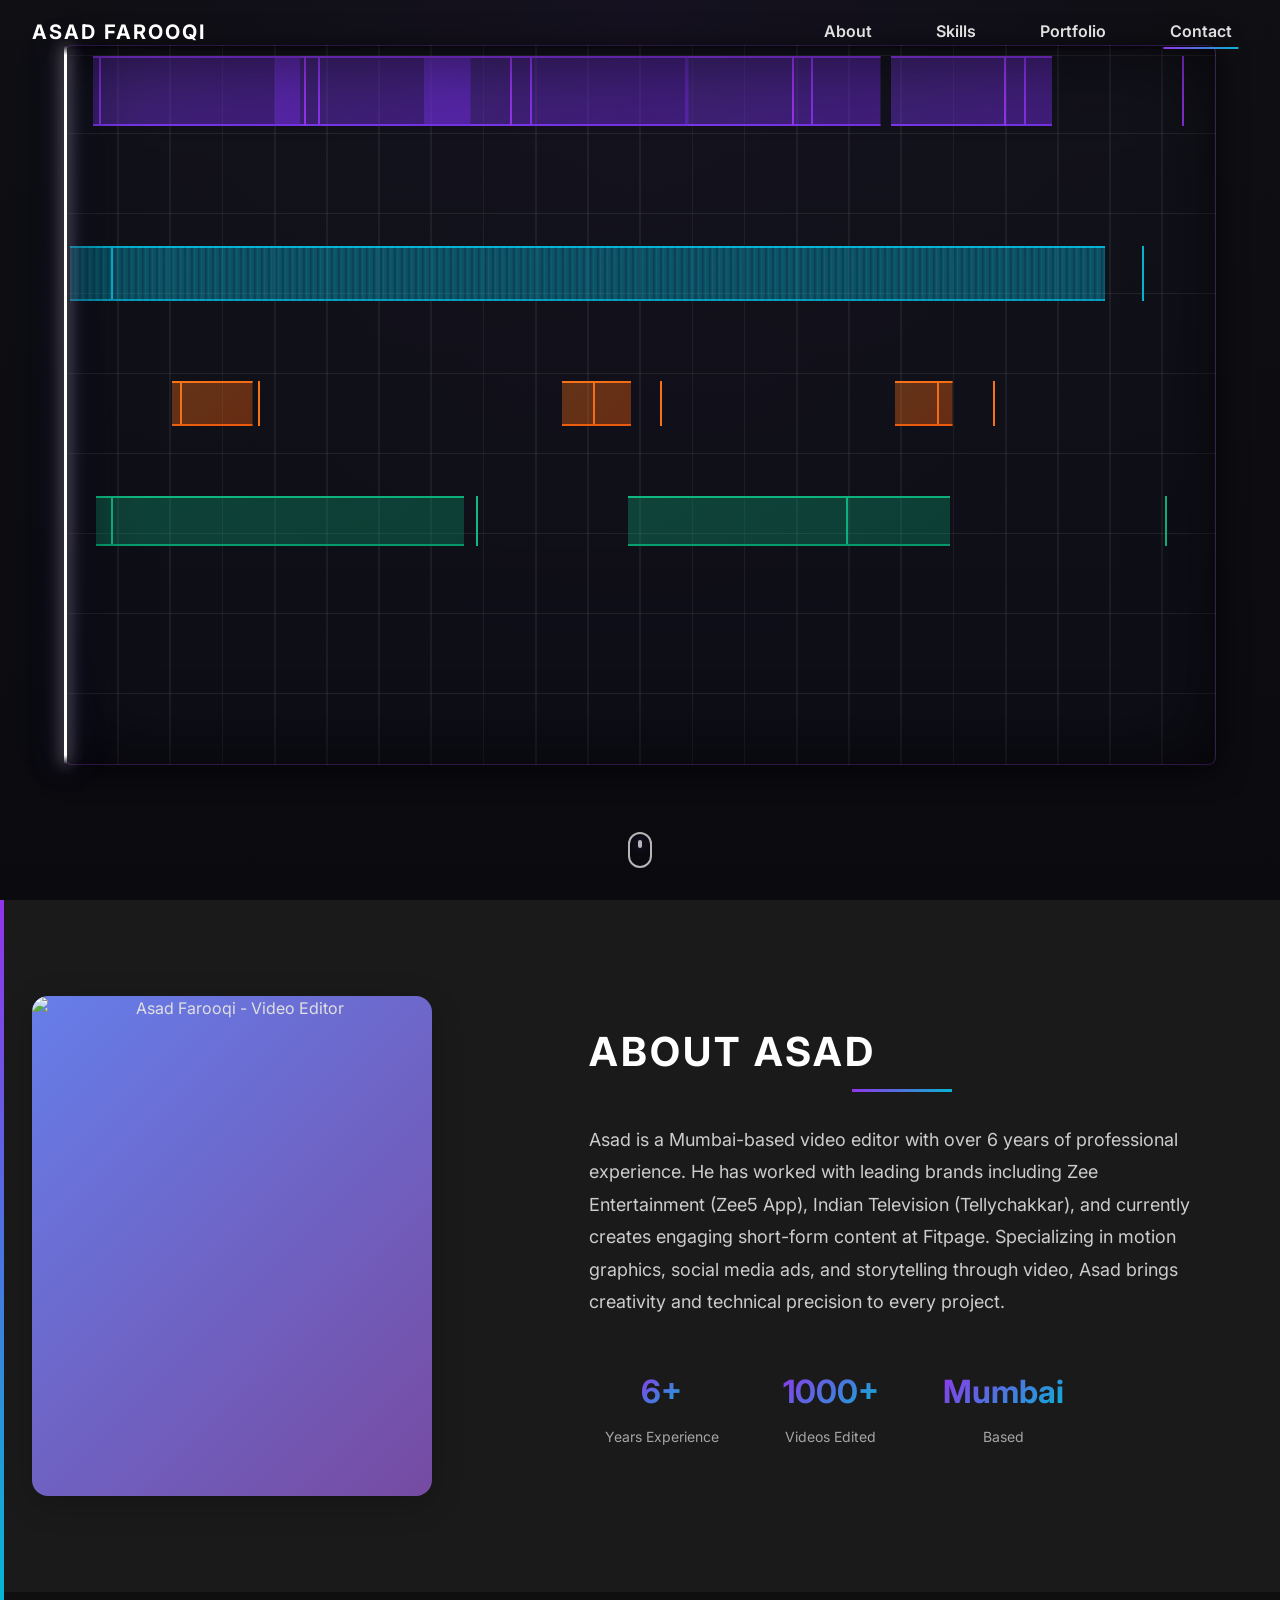
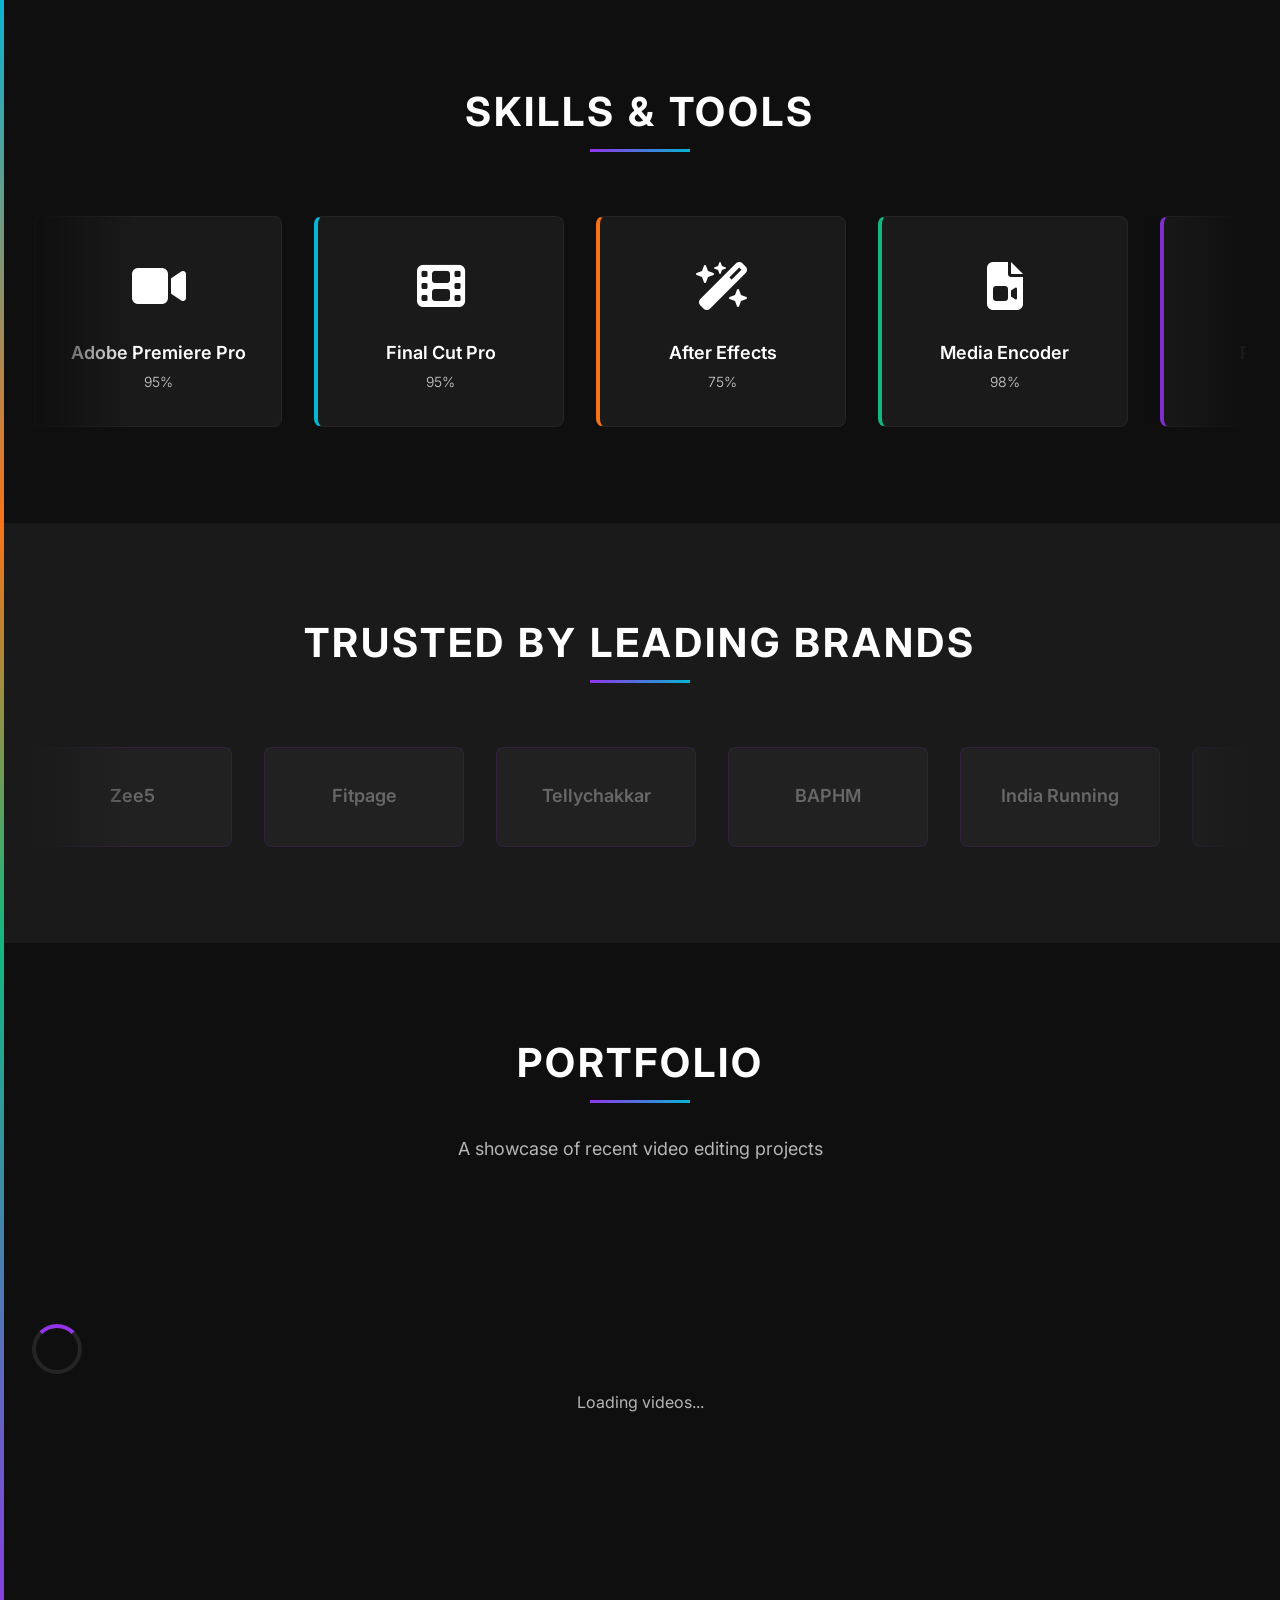
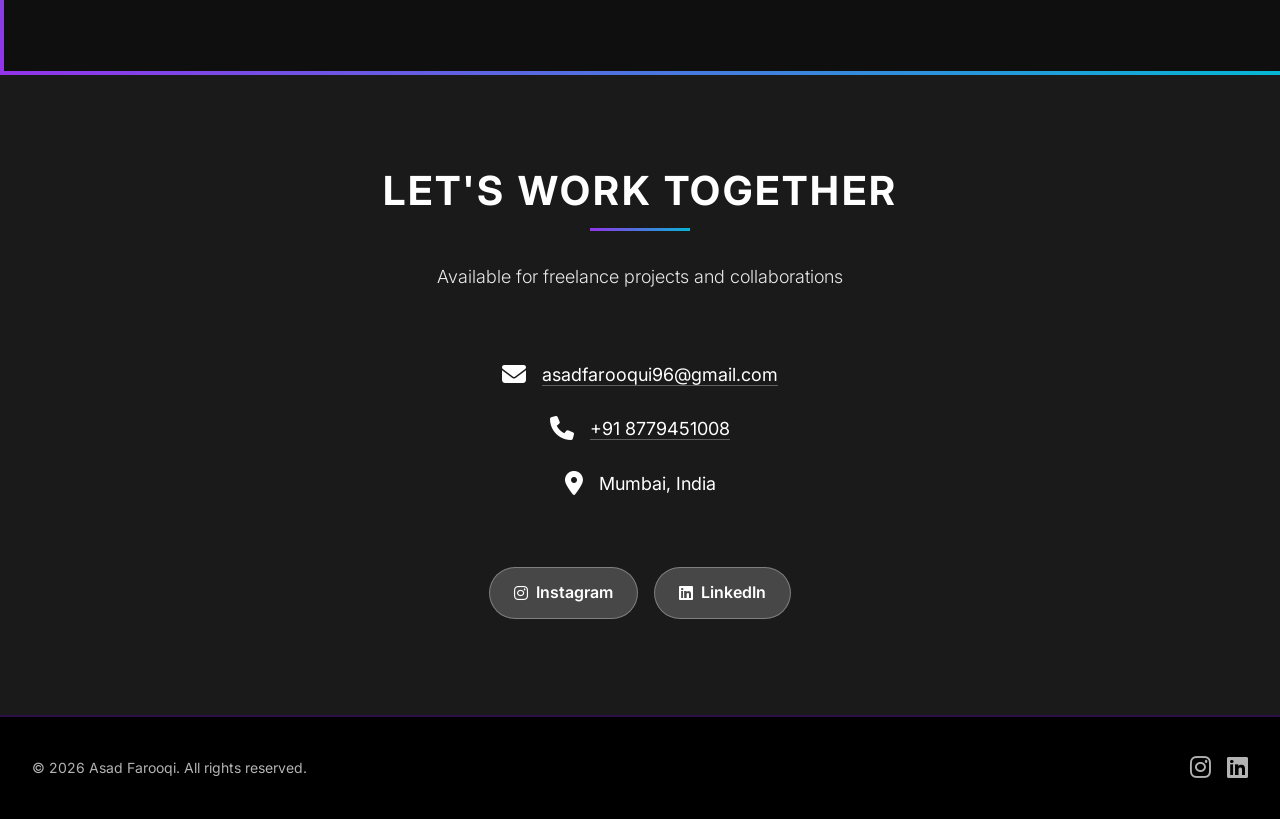
==== commit 6a79a037: "fix: remove fade-in animation, let playhead do the reveal Remove animate-on-scroll class from hero-c" ====
--- a/index.html
+++ b/index.html
@@ -51,7 +51,7 @@
 
   <!-- Hero Section -->
   <section class="hero" id="hero">
-    <div class="hero-content animate-on-scroll">
+    <div class="hero-content">
       <h1 class="hero-title">ASAD FAROOQI</h1>
       <p class="hero-subtitle">Video Editor & Motion Designer</p>
       <p class="hero-tagline">Crafting visual stories for brands across India</p>
--- a/styles.css
+++ b/styles.css
@@ -525,7 +525,7 @@
   position: absolute;
   top: 5%;
   bottom: 15%;
-  left: 20%;
+  left: 5%;
   width: 3px;
   background: linear-gradient(
     to bottom,
@@ -538,25 +538,47 @@
     0 0 15px rgba(255, 255, 255, 0.9),
     0 0 30px rgba(147, 51, 234, 0.6),
     0 0 50px rgba(6, 182, 212, 0.4);
-  animation: playheadSweep 14s ease-in-out infinite;
-  z-index: 1;
+  animation: playheadSweep 10s linear infinite;
+  z-index: 2;
   pointer-events: none;
 }
 
 @keyframes playheadSweep {
-  0%, 100% {
-    left: 10%;
-    opacity: 0.85;
+  0% {
+    left: 5%;
+  }
+  45% {
+    left: 95%;
   }
   50% {
-    left: 90%;
-    opacity: 1;
+    left: 95%;
+  }
+  95% {
+    left: 5%;
+  }
+  100% {
+    left: 5%;
   }
 }
 
 .hero-content {
   max-width: 800px;
   z-index: 1;
+  position: relative;
+  clip-path: inset(0 100% 0 0);
+  animation: revealClip 10s linear infinite;
+}
+
+@keyframes revealClip {
+  0% {
+    clip-path: inset(0 100% 0 0);
+  }
+  45% {
+    clip-path: inset(0 0% 0 0);
+  }
+  100% {
+    clip-path: inset(0 0% 0 0);
+  }
 }
 
 .hero-title {
@@ -564,21 +586,22 @@
   font-weight: var(--font-weight-bold);
   letter-spacing: 3px;
   margin-bottom: var(--spacing-sm);
-  animation: fadeInUp 1s ease;
-  background: linear-gradient(45deg, #fff, #9333ea, #06b6d4, #fff);
-  background-size: 300% 300%;
-  -webkit-background-clip: text;
-  -webkit-text-fill-color: transparent;
-  background-clip: text;
-  animation: fadeInUp 1s ease, gradientText 8s ease infinite;
-}
-
-@keyframes gradientText {
-  0%, 100% {
-    background-position: 0% 50%;
+  color: #fff;
+  animation: colorChange 10s linear infinite;
+}
+
+@keyframes colorChange {
+  0%, 45% {
+    color: #fff;
   }
   50% {
-    background-position: 100% 50%;
+    color: #9333ea;
+  }
+  70% {
+    color: #06b6d4;
+  }
+  95%, 100% {
+    color: #fff;
   }
 }
 
@@ -586,38 +609,14 @@
   font-size: var(--font-size-h3);
   font-weight: var(--font-weight-light);
   margin-bottom: var(--spacing-sm);
-  opacity: 0.9;
-  animation: fadeInUp 1s ease 0.2s backwards;
+  color: rgba(255, 255, 255, 0.9);
 }
 
 .hero-tagline {
   font-size: 1.125rem;
   font-weight: var(--font-weight-light);
   margin-bottom: var(--spacing-md);
-  opacity: 0.85;
-  animation: fadeInUp 1s ease 0.4s backwards;
-  overflow: hidden;
-  border-right: 2px solid var(--color-track-purple);
-  white-space: nowrap;
-  animation: fadeInUp 1s ease 0.4s backwards, typing 3s steps(40) 0.8s forwards, blink 0.75s step-end infinite;
-  max-width: fit-content;
-  margin-left: auto;
-  margin-right: auto;
-}
-
-@keyframes typing {
-  from {
-    width: 0;
-  }
-  to {
-    width: 100%;
-  }
-}
-
-@keyframes blink {
-  50% {
-    border-color: transparent;
-  }
+  color: rgba(255, 255, 255, 0.85);
 }
 
 .hero .cta-button {
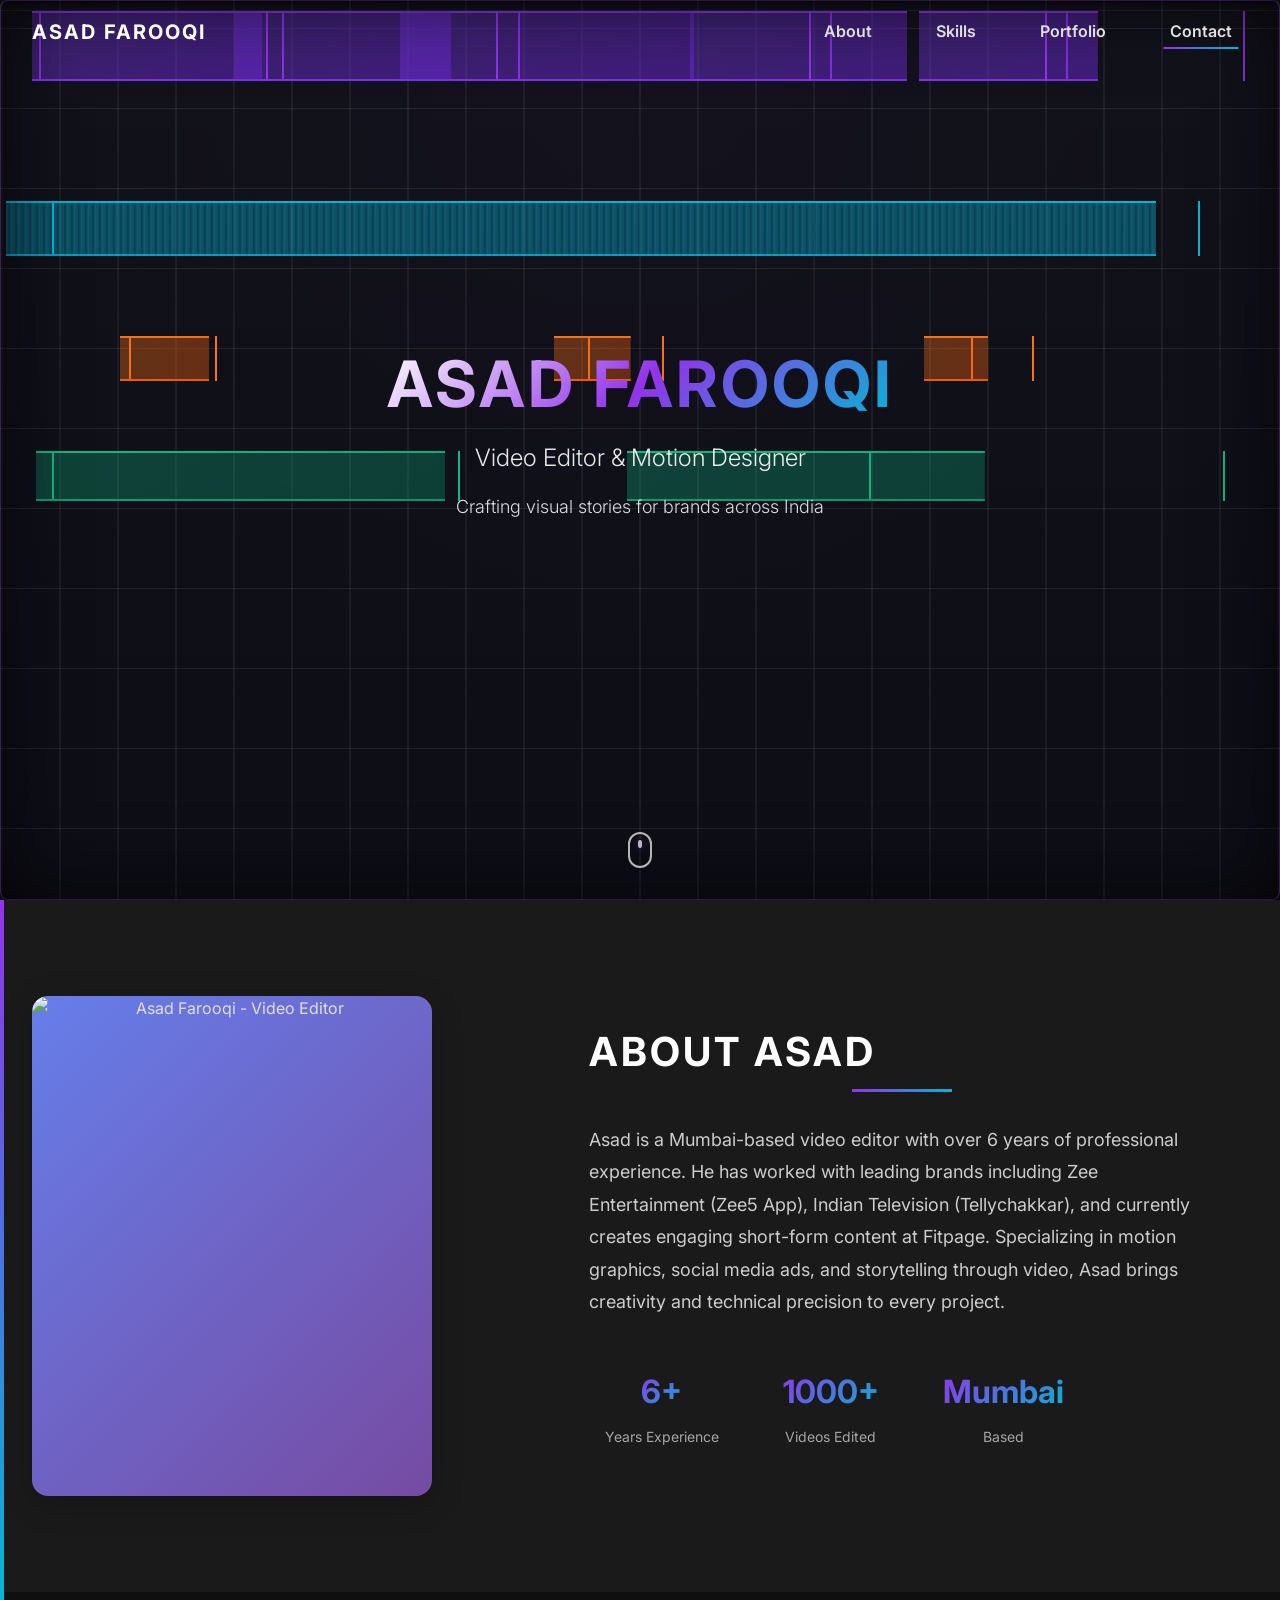
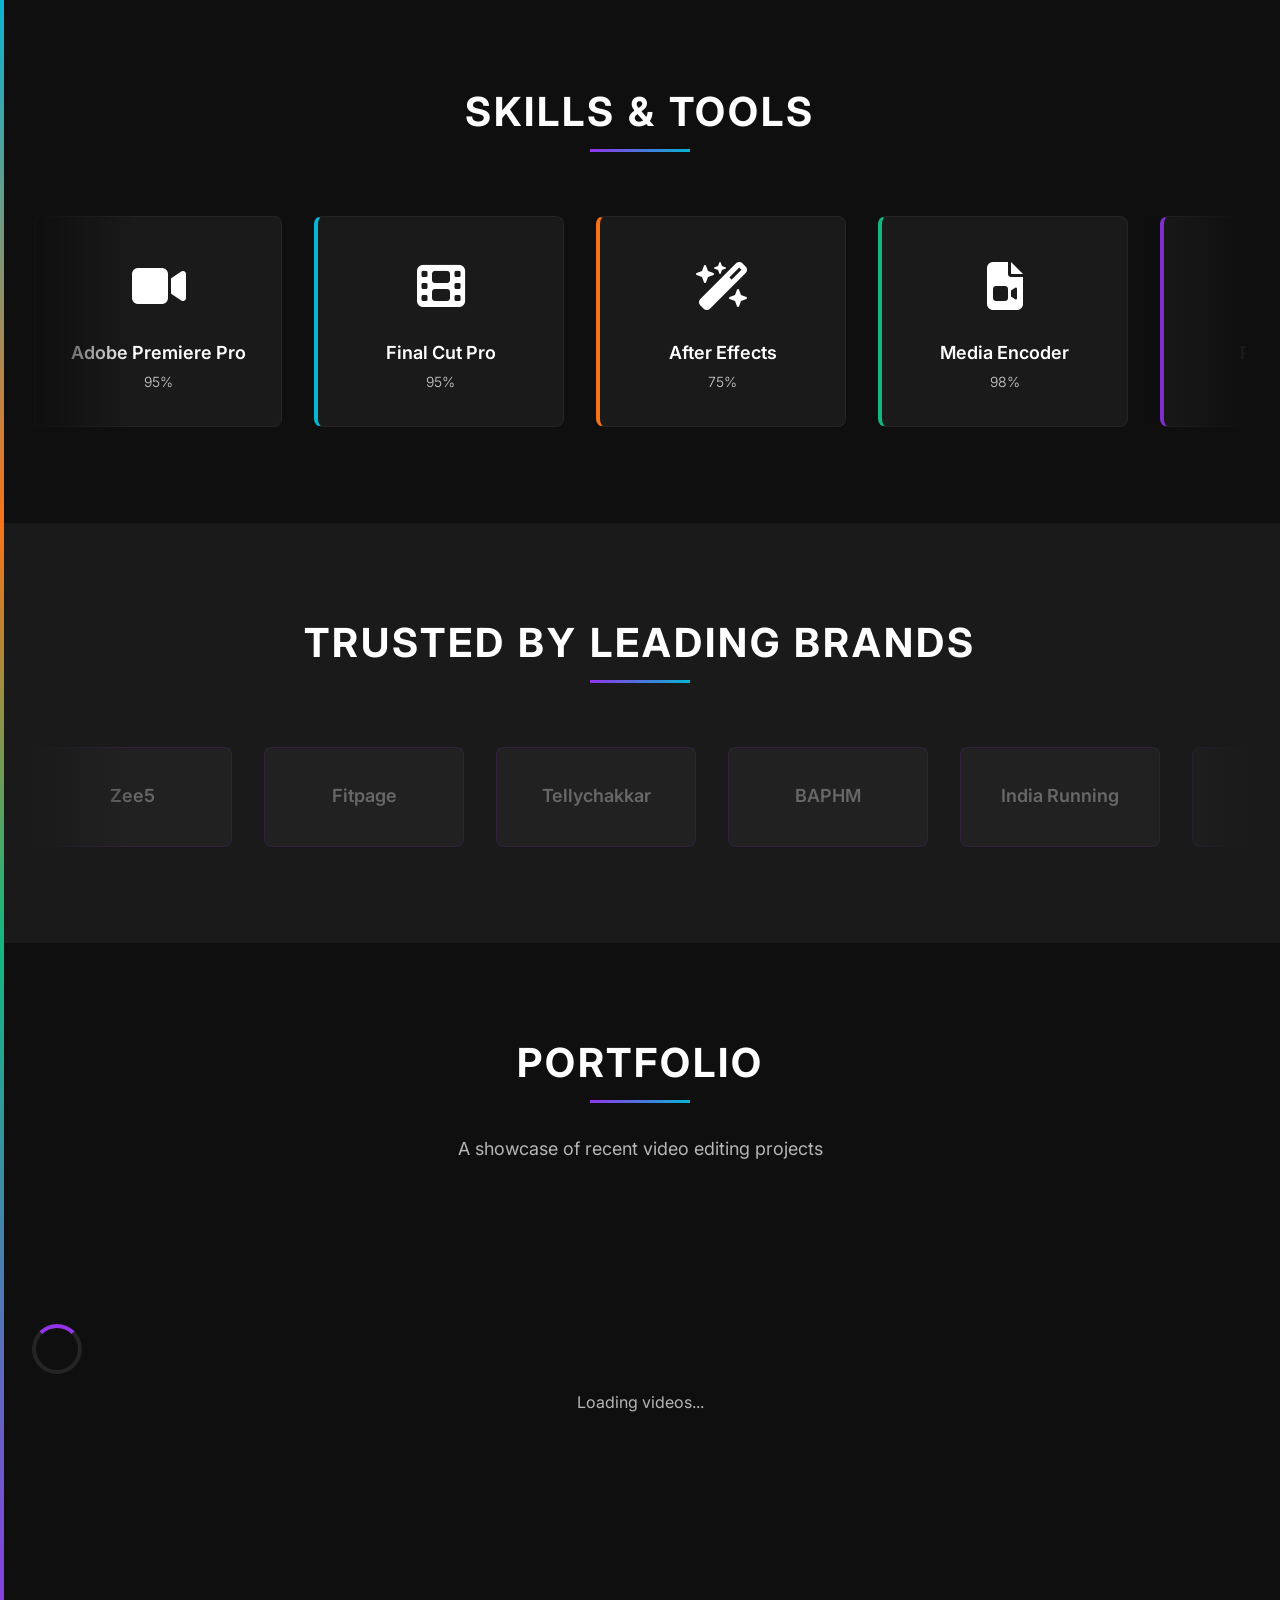
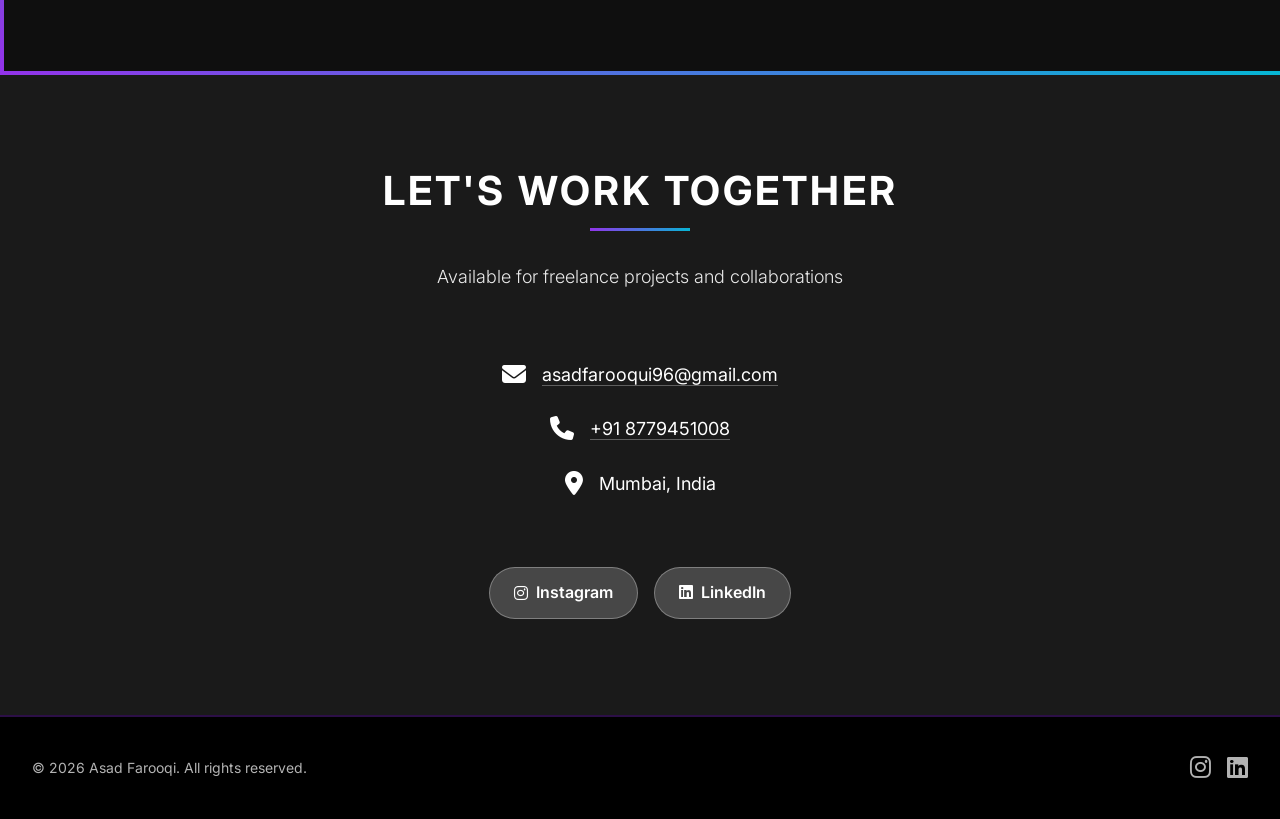
==== commit eb16a83b: "fix: hide timeline background on mobile and remove View Work button - Timeline background now hidden" ====
--- a/index.html
+++ b/index.html
@@ -55,7 +55,6 @@
       <h1 class="hero-title">ASAD FAROOQI</h1>
       <p class="hero-subtitle">Video Editor & Motion Designer</p>
       <p class="hero-tagline">Crafting visual stories for brands across India</p>
-      <a href="#portfolio" class="cta-button">View Work</a>
     </div>
     <div class="scroll-indicator">
       <span></span>
--- a/styles.css
+++ b/styles.css
@@ -394,10 +394,10 @@
 .hero::before {
   content: '';
   position: absolute;
-  top: 5%;
-  left: 5%;
-  right: 5%;
-  bottom: 15%;
+  top: 0;
+  left: 0;
+  right: 0;
+  bottom: 0;
   background:
     /* === V1 CLIPS with borders === */
     /* Clip 1 - Fill */
@@ -519,8 +519,8 @@
   z-index: 0;
 }
 
-/* Animated Playhead */
-.hero::after {
+/* Animated Playhead - REMOVED per user request */
+/* .hero::after {
   content: '';
   position: absolute;
   top: 5%;
@@ -559,26 +559,12 @@
   100% {
     left: 5%;
   }
-}
+} */
 
 .hero-content {
   max-width: 800px;
   z-index: 1;
   position: relative;
-  clip-path: inset(0 100% 0 0);
-  animation: revealClip 10s linear infinite;
-}
-
-@keyframes revealClip {
-  0% {
-    clip-path: inset(0 100% 0 0);
-  }
-  45% {
-    clip-path: inset(0 0% 0 0);
-  }
-  100% {
-    clip-path: inset(0 0% 0 0);
-  }
 }
 
 .hero-title {
@@ -586,23 +572,10 @@
   font-weight: var(--font-weight-bold);
   letter-spacing: 3px;
   margin-bottom: var(--spacing-sm);
-  color: #fff;
-  animation: colorChange 10s linear infinite;
-}
-
-@keyframes colorChange {
-  0%, 45% {
-    color: #fff;
-  }
-  50% {
-    color: #9333ea;
-  }
-  70% {
-    color: #06b6d4;
-  }
-  95%, 100% {
-    color: #fff;
-  }
+  background: linear-gradient(135deg, #fff 0%, #9333ea 50%, #06b6d4 100%);
+  -webkit-background-clip: text;
+  -webkit-text-fill-color: transparent;
+  background-clip: text;
 }
 
 .hero-subtitle {
@@ -686,6 +659,10 @@
 
 /* Responsive Hero */
 @media (max-width: 768px) {
+  .hero::before {
+    display: none;
+  }
+
   .hero-title {
     font-size: 2.5rem;
   }
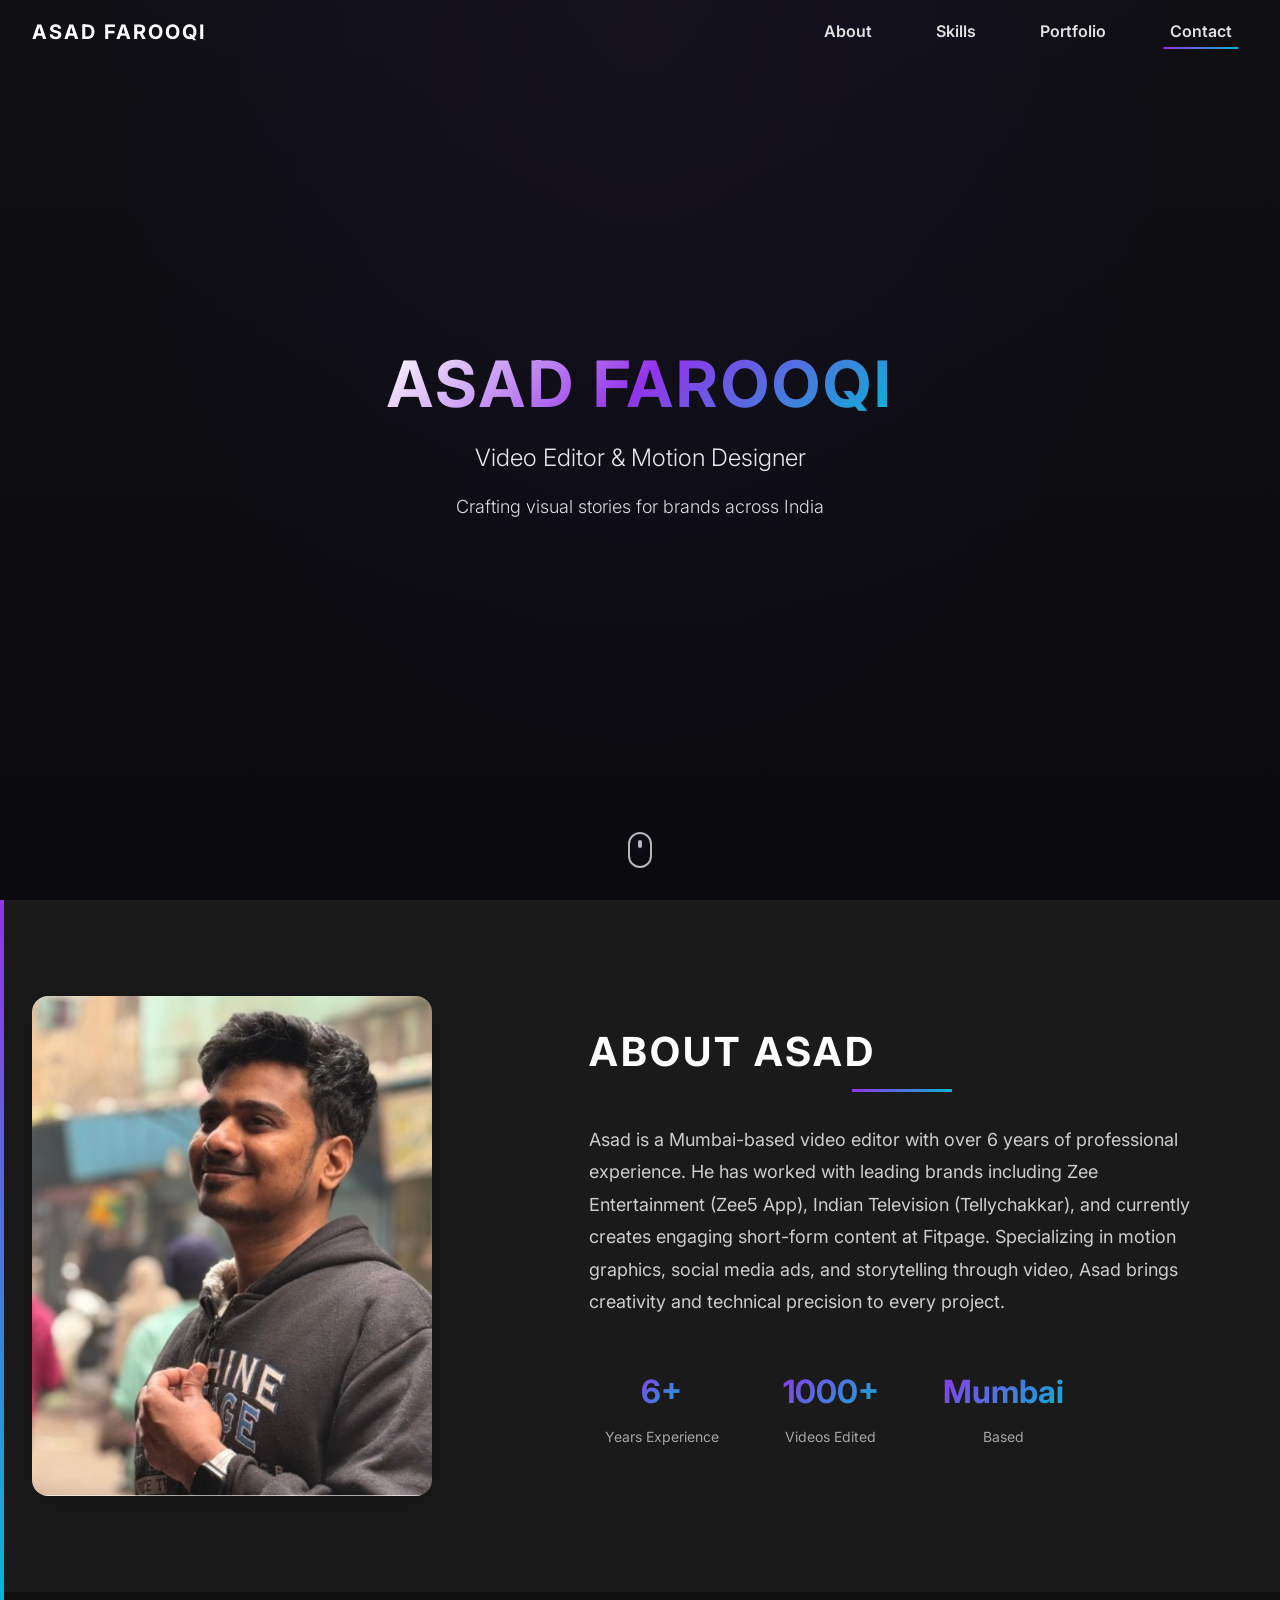
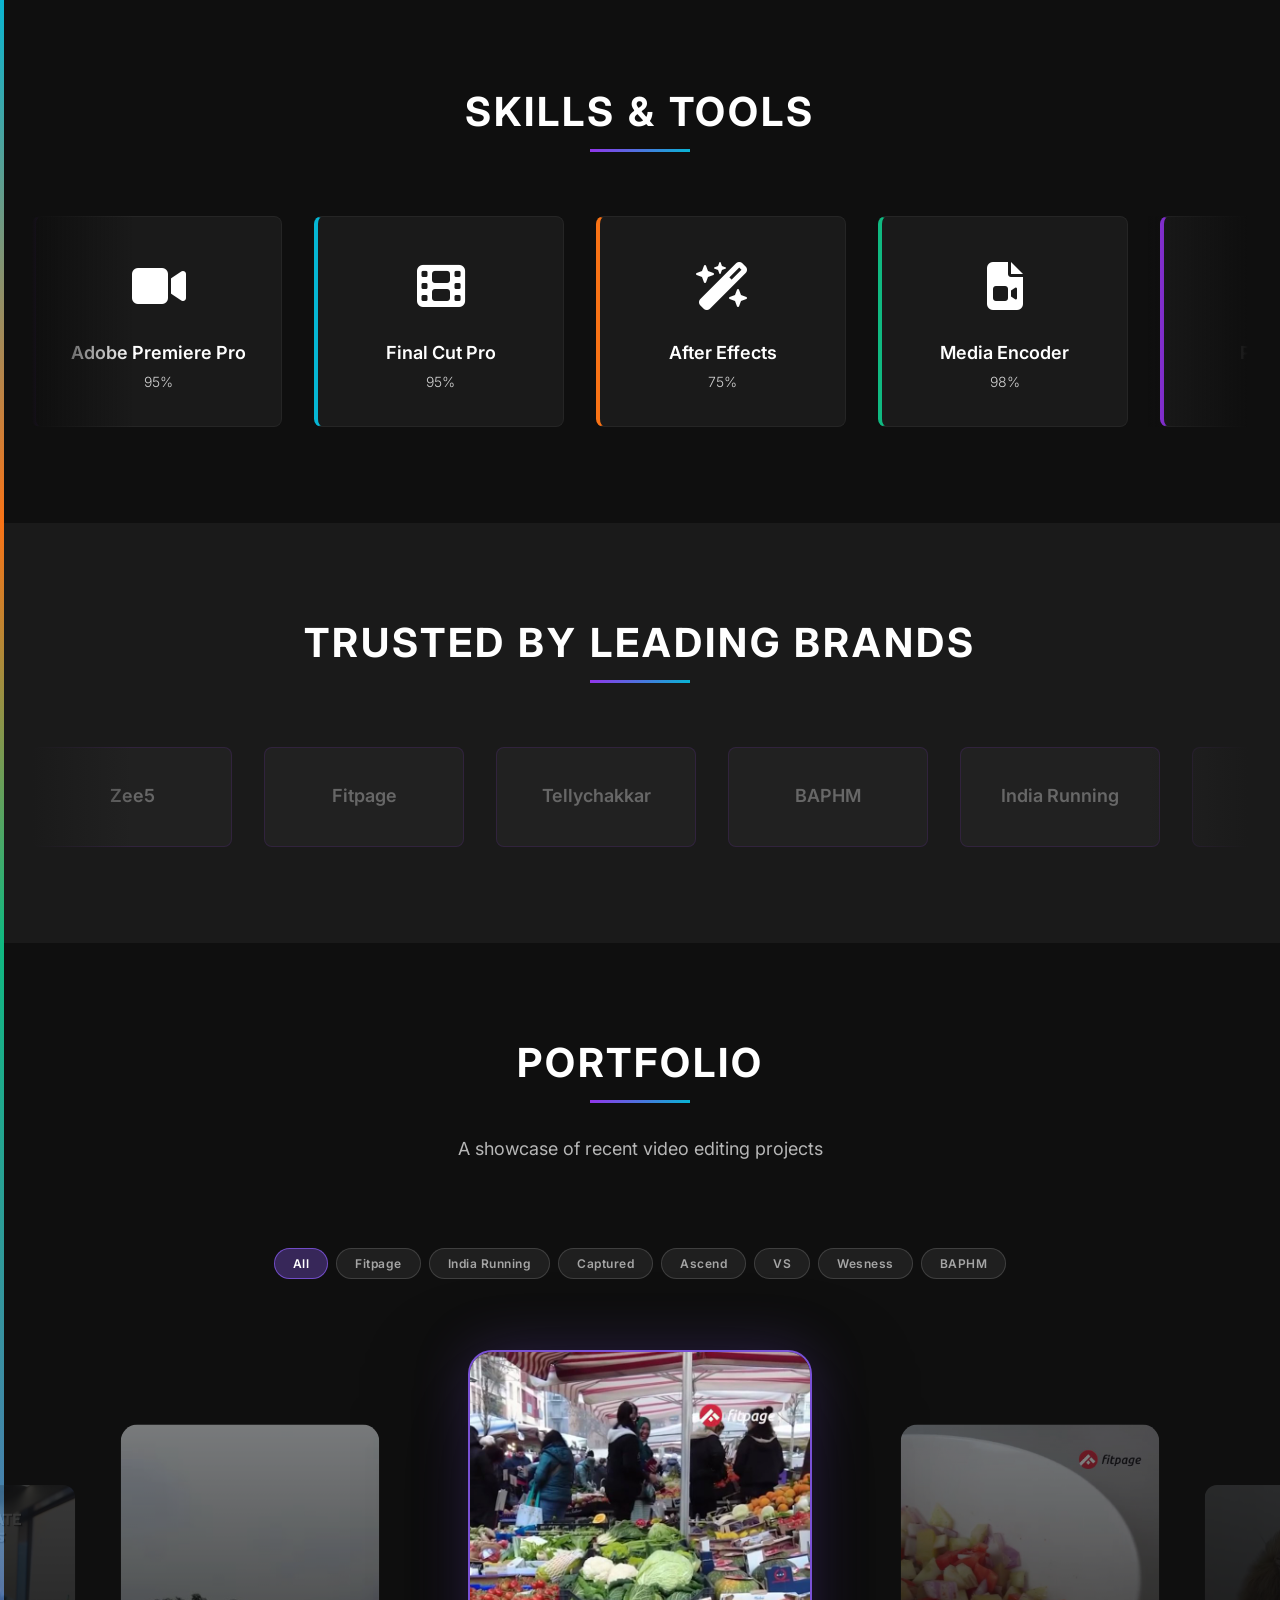
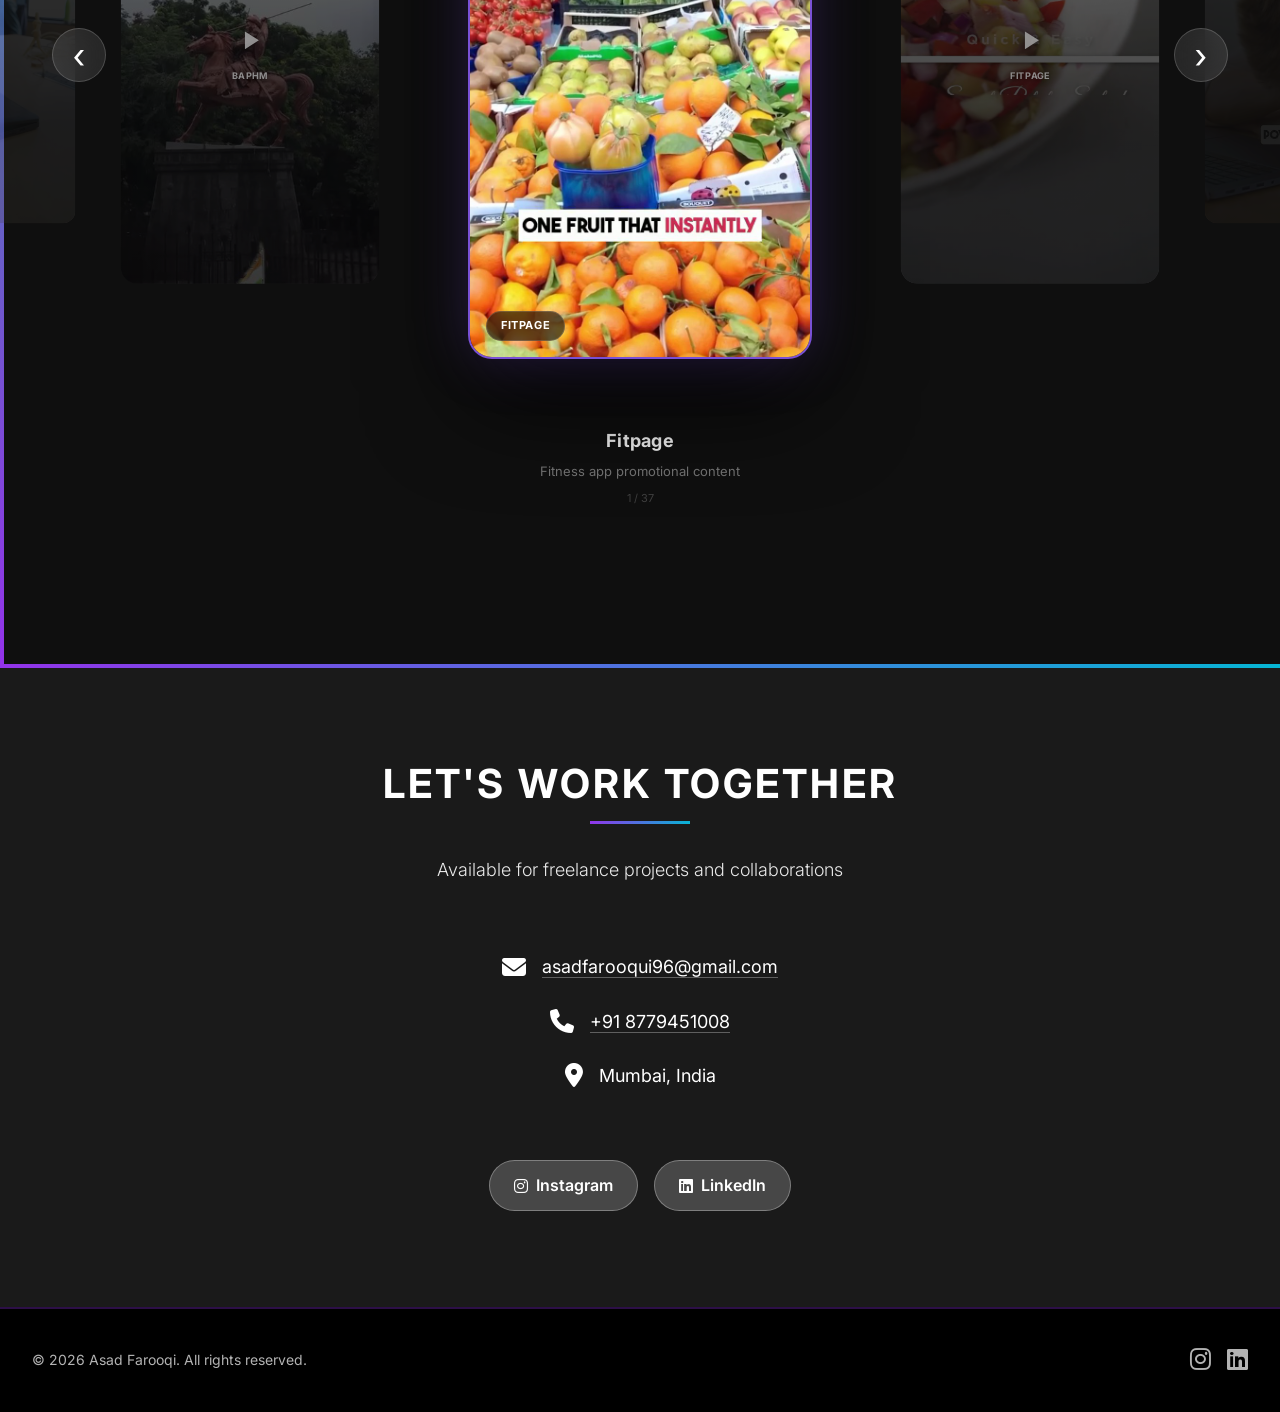
==== commit aac4a63b: "feat: replace Instagram embeds with Google Drive carousel - New Instagram Stories-style carousel wit" ====
--- a/index.html
+++ b/index.html
@@ -26,6 +26,7 @@
   <!-- Stylesheets -->
   <link rel="stylesheet" href="styles.css">
   <link rel="stylesheet" href="css/video-player.css">
+  <link rel="stylesheet" href="css/carousel.css">
 
   <title>Asad Farooqi - Video Editor & Motion Designer</title>
 </head>
@@ -66,7 +67,7 @@
     <div class="container">
       <div class="about-grid animate-on-scroll">
         <div class="about-image">
-          <img src="assets/placeholder.jpg" alt="Asad Farooqi - Video Editor" class="headshot" loading="lazy">
+          <img src="assets/asad.jpg" alt="Asad Farooqi - Video Editor" class="headshot" loading="lazy">
         </div>
         <div class="about-content">
           <h2 class="section-heading">About Asad</h2>
@@ -262,10 +263,8 @@
   </footer>
 
   <!-- JavaScript -->
-  <script src="js/brandConfig.js"></script>
-  <script src="js/cacheManager.js"></script>
-  <script src="js/videoDataFetcher.js"></script>
-  <script src="js/VideoPlayer.js"></script>
+  <script src="js/portfolio-config.js"></script>
+  <script src="js/Carousel.js"></script>
   <script src="script.js"></script>
 </body>
 </html>
--- a/styles.css
+++ b/styles.css
@@ -392,155 +392,12 @@
 
 /* CINEMA-GRADE TIMELINE with VISIBLE CLIPS */
 .hero::before {
-  content: '';
-  position: absolute;
-  top: 0;
-  left: 0;
-  right: 0;
-  bottom: 0;
-  background:
-    /* === V1 CLIPS with borders === */
-    /* Clip 1 - Fill */
-    linear-gradient(135deg,
-      rgba(124, 58, 237, 0.4) 0%,
-      rgba(109, 40, 217, 0.5) 100%
-    ) 3% 10px / 18% 70px no-repeat,
-    /* Clip 1 - Top border */
-    linear-gradient(90deg, #9333ea 0%, #9333ea 100%) 3% 10px / 18% 2px no-repeat,
-    /* Clip 1 - Bottom border */
-    linear-gradient(90deg, #7c3aed 0%, #7c3aed 100%) 3% 78px / 18% 2px no-repeat,
-    /* Clip 1 - Left border */
-    linear-gradient(0deg, #9333ea 0%, #9333ea 100%) 3% 10px / 2px 70px no-repeat,
-    /* Clip 1 - Right border */
-    linear-gradient(0deg, #9333ea 0%, #9333ea 100%) 20.8% 10px / 2px 70px no-repeat,
-
-    /* Clip 2 */
-    linear-gradient(135deg, rgba(124, 58, 237, 0.4), rgba(109, 40, 217, 0.5)) 22% 10px / 17% 70px no-repeat,
-    linear-gradient(90deg, #9333ea, #9333ea) 22% 10px / 17% 2px no-repeat,
-    linear-gradient(90deg, #7c3aed, #7c3aed) 22% 78px / 17% 2px no-repeat,
-    linear-gradient(0deg, #9333ea, #9333ea) 22% 10px / 2px 70px no-repeat,
-    linear-gradient(0deg, #9333ea, #9333ea) 38.8% 10px / 2px 70px no-repeat,
-
-    /* Clip 3 */
-    linear-gradient(135deg, rgba(124, 58, 237, 0.4), rgba(109, 40, 217, 0.5)) 40.5% 10px / 23% 70px no-repeat,
-    linear-gradient(90deg, #9333ea, #9333ea) 40.5% 10px / 23% 2px no-repeat,
-    linear-gradient(90deg, #7c3aed, #7c3aed) 40.5% 78px / 23% 2px no-repeat,
-    linear-gradient(0deg, #9333ea, #9333ea) 40.5% 10px / 2px 70px no-repeat,
-    linear-gradient(0deg, #9333ea, #9333ea) 63.3% 10px / 2px 70px no-repeat,
-
-    /* Clip 4 */
-    linear-gradient(135deg, rgba(124, 58, 237, 0.4), rgba(109, 40, 217, 0.5)) 65% 10px / 17% 70px no-repeat,
-    linear-gradient(90deg, #9333ea, #9333ea) 65% 10px / 17% 2px no-repeat,
-    linear-gradient(90deg, #7c3aed, #7c3aed) 65% 78px / 17% 2px no-repeat,
-    linear-gradient(0deg, #9333ea, #9333ea) 65% 10px / 2px 70px no-repeat,
-    linear-gradient(0deg, #9333ea, #9333ea) 81.8% 10px / 2px 70px no-repeat,
-
-    /* Clip 5 */
-    linear-gradient(135deg, rgba(124, 58, 237, 0.4), rgba(109, 40, 217, 0.5)) 83.5% 10px / 14% 70px no-repeat,
-    linear-gradient(90deg, #9333ea, #9333ea) 83.5% 10px / 14% 2px no-repeat,
-    linear-gradient(90deg, #7c3aed, #7c3aed) 83.5% 78px / 14% 2px no-repeat,
-    linear-gradient(0deg, #9333ea, #9333ea) 83.5% 10px / 2px 70px no-repeat,
-    linear-gradient(0deg, #9333ea, #9333ea) 97.3% 10px / 2px 70px no-repeat,
-
-    /* === A1 AUDIO with waveform === */
-    repeating-linear-gradient(90deg,
-      rgba(6, 182, 212, 0.35) 0px,
-      rgba(6, 182, 212, 0.45) 1px,
-      rgba(6, 182, 212, 0.3) 2px,
-      rgba(2, 132, 199, 0.4) 3px,
-      rgba(6, 182, 212, 0.35) 4px,
-      rgba(6, 182, 212, 0.5) 6px,
-      rgba(6, 182, 212, 0.32) 7px
-    ) 4% 200px / 90% 55px no-repeat,
-    linear-gradient(90deg, #06b6d4, #06b6d4) 4% 200px / 90% 2px no-repeat,
-    linear-gradient(90deg, #0891b2, #0891b2) 4% 253px / 90% 2px no-repeat,
-    linear-gradient(0deg, #06b6d4, #06b6d4) 4% 200px / 2px 55px no-repeat,
-    linear-gradient(0deg, #06b6d4, #06b6d4) 93.8% 200px / 2px 55px no-repeat,
-
-    /* === GRAPHICS CLIPS === */
-    linear-gradient(135deg, rgba(249, 115, 22, 0.35), rgba(234, 88, 12, 0.4)) 10% 335px / 7% 45px no-repeat,
-    linear-gradient(90deg, #f97316, #f97316) 10% 335px / 7% 2px no-repeat,
-    linear-gradient(90deg, #ea580c, #ea580c) 10% 378px / 7% 2px no-repeat,
-    linear-gradient(0deg, #f97316, #f97316) 10% 335px / 2px 45px no-repeat,
-    linear-gradient(0deg, #f97316, #f97316) 16.8% 335px / 2px 45px no-repeat,
-
-    linear-gradient(135deg, rgba(249, 115, 22, 0.35), rgba(234, 88, 12, 0.4)) 46% 335px / 6% 45px no-repeat,
-    linear-gradient(90deg, #f97316, #f97316) 46% 335px / 6% 2px no-repeat,
-    linear-gradient(90deg, #ea580c, #ea580c) 46% 378px / 6% 2px no-repeat,
-    linear-gradient(0deg, #f97316, #f97316) 46% 335px / 2px 45px no-repeat,
-    linear-gradient(0deg, #f97316, #f97316) 51.8% 335px / 2px 45px no-repeat,
-
-    linear-gradient(135deg, rgba(249, 115, 22, 0.35), rgba(234, 88, 12, 0.4)) 76% 335px / 5% 45px no-repeat,
-    linear-gradient(90deg, #f97316, #f97316) 76% 335px / 5% 2px no-repeat,
-    linear-gradient(90deg, #ea580c, #ea580c) 76% 378px / 5% 2px no-repeat,
-    linear-gradient(0deg, #f97316, #f97316) 76% 335px / 2px 45px no-repeat,
-    linear-gradient(0deg, #f97316, #f97316) 80.8% 335px / 2px 45px no-repeat,
-
-    /* === COLOR GRADING CLIPS === */
-    linear-gradient(135deg, rgba(16, 185, 129, 0.3), rgba(5, 150, 105, 0.35)) 4% 450px / 32% 50px no-repeat,
-    linear-gradient(90deg, #10b981, #10b981) 4% 450px / 32% 2px no-repeat,
-    linear-gradient(90deg, #059669, #059669) 4% 498px / 32% 2px no-repeat,
-    linear-gradient(0deg, #10b981, #10b981) 4% 450px / 2px 50px no-repeat,
-    linear-gradient(0deg, #10b981, #10b981) 35.8% 450px / 2px 50px no-repeat,
-
-    linear-gradient(135deg, rgba(16, 185, 129, 0.3), rgba(5, 150, 105, 0.35)) 68% 450px / 28% 50px no-repeat,
-    linear-gradient(90deg, #10b981, #10b981) 68% 450px / 28% 2px no-repeat,
-    linear-gradient(90deg, #059669, #059669) 68% 498px / 28% 2px no-repeat,
-    linear-gradient(0deg, #10b981, #10b981) 68% 450px / 2px 50px no-repeat,
-    linear-gradient(0deg, #10b981, #10b981) 95.8% 450px / 2px 50px no-repeat,
-
-    /* Track separators */
-    repeating-linear-gradient(0deg,
-      rgba(255, 255, 255, 0.08) 0px,
-      rgba(255, 255, 255, 0.08) 1px,
-      transparent 1px,
-      transparent 80px
-    ) 0 10px,
-
-    /* Time grid */
-    repeating-linear-gradient(90deg,
-      rgba(255, 255, 255, 0.06) 0%,
-      rgba(255, 255, 255, 0.06) 0.15%,
-      transparent 0.15%,
-      transparent 4.54%
-    ),
-
-    /* Panel background */
-    linear-gradient(180deg,
-      rgba(20, 20, 30, 0.7),
-      rgba(15, 15, 25, 0.8)
-    );
-  box-shadow:
-    inset 0 0 80px rgba(0, 0, 0, 0.7),
-    inset 0 2px 4px rgba(0, 0, 0, 0.5),
-    0 4px 30px rgba(0, 0, 0, 0.6);
-  border: 1px solid rgba(147, 51, 234, 0.2);
-  border-radius: 8px;
-  z-index: 0;
-}
-
-/* Animated Playhead - REMOVED per user request */
-/* .hero::after {
-  content: '';
-  position: absolute;
-  top: 5%;
-  bottom: 15%;
-  left: 5%;
-  width: 3px;
-  background: linear-gradient(
-    to bottom,
-    rgba(255, 255, 255, 0) 0%,
-    rgba(255, 255, 255, 1) 10px,
-    rgba(255, 255, 255, 1) calc(100% - 10px),
-    rgba(255, 255, 255, 0) 100%
-  );
-  box-shadow:
-    0 0 15px rgba(255, 255, 255, 0.9),
-    0 0 30px rgba(147, 51, 234, 0.6),
-    0 0 50px rgba(6, 182, 212, 0.4);
-  animation: playheadSweep 10s linear infinite;
-  z-index: 2;
-  pointer-events: none;
+  display: none;
+}
+
+/* Animated Playhead - Hidden */
+.hero::after {
+  display: none;
 }
 
 @keyframes playheadSweep {
@@ -559,7 +416,7 @@
   100% {
     left: 5%;
   }
-} */
+}
 
 .hero-content {
   max-width: 800px;
@@ -659,10 +516,6 @@
 
 /* Responsive Hero */
 @media (max-width: 768px) {
-  .hero::before {
-    display: none;
-  }
-
   .hero-title {
     font-size: 2.5rem;
   }
--- a/css/video-player.css
+++ b/css/video-player.css
@@ -217,6 +217,44 @@
   }
 }
 
+/* Google Drive Embed */
+.drive-embed {
+  display: flex;
+  flex-direction: column;
+  aspect-ratio: unset;
+  height: auto;
+}
+
+.drive-embed iframe {
+  width: 100%;
+  aspect-ratio: 9 / 16;
+  border: none;
+  display: block;
+  border-radius: 8px 8px 0 0;
+}
+
+.drive-brand-label {
+  background: rgba(255, 255, 255, 0.05);
+  border: 1px solid rgba(255, 255, 255, 0.08);
+  border-top: none;
+  border-radius: 0 0 8px 8px;
+  padding: 8px 12px;
+  display: flex;
+  flex-direction: column;
+  gap: 2px;
+}
+
+.drive-brand-label .brand-name {
+  font-size: 11px;
+  font-weight: 600;
+  color: rgba(255, 255, 255, 0.9);
+}
+
+.drive-brand-label .brand-description {
+  font-size: 9px;
+  color: rgba(255, 255, 255, 0.5);
+}
+
 /* Accessibility */
 .video-player:focus-visible {
   outline: 2px solid #00ff88;
--- a/css/carousel.css
+++ b/css/carousel.css
@@ -0,0 +1,294 @@
+/* ── Carousel Root ──────────────────────────────────────────────────────── */
+.reel-carousel-root {
+  padding: 20px 0 60px;
+}
+
+/* ── Brand Filter Pills ─────────────────────────────────────────────────── */
+.reel-filters {
+  display: flex;
+  flex-wrap: wrap;
+  justify-content: center;
+  gap: 8px;
+  margin-bottom: 36px;
+  padding: 0 20px;
+}
+
+.reel-filter-btn {
+  background: rgba(255, 255, 255, 0.07);
+  border: 1px solid rgba(255, 255, 255, 0.14);
+  border-radius: 40px;
+  color: rgba(255, 255, 255, 0.6);
+  cursor: pointer;
+  font-family: inherit;
+  font-size: 12px;
+  font-weight: 600;
+  letter-spacing: 0.5px;
+  padding: 7px 18px;
+  transition: background 0.2s ease, border-color 0.2s ease, color 0.2s ease;
+}
+
+.reel-filter-btn:hover {
+  background: rgba(139, 92, 246, 0.18);
+  border-color: rgba(139, 92, 246, 0.4);
+  color: rgba(255, 255, 255, 0.9);
+}
+
+.reel-filter-btn.active {
+  background: rgba(139, 92, 246, 0.32);
+  border-color: rgba(139, 92, 246, 0.7);
+  color: #fff;
+}
+
+/* ── Stage ──────────────────────────────────────────────────────────────── */
+.reel-stage {
+  position: relative;
+  display: flex;
+  align-items: center;
+  justify-content: center;
+  height: 680px;
+  overflow: visible;
+}
+
+/* ── Track ──────────────────────────────────────────────────────────────── */
+.reel-track {
+  position: relative;
+  width: 100%;
+  height: 100%;
+  display: flex;
+  align-items: center;
+  justify-content: center;
+  overflow: visible;
+}
+
+/* ── Cards ──────────────────────────────────────────────────────────────── */
+.reel-card {
+  position: absolute;
+  width: 340px;
+  aspect-ratio: 9 / 16;
+  border-radius: 22px;
+  overflow: hidden;
+  background: #0d0d0d;
+  flex-shrink: 0;
+  transition:
+    transform  0.48s cubic-bezier(0.4, 0, 0.2, 1),
+    opacity    0.48s cubic-bezier(0.4, 0, 0.2, 1),
+    box-shadow 0.48s ease;
+}
+
+/* Active — big center card */
+.reel-card.state-active {
+  transform: translateX(0) scale(1);
+  opacity: 1;
+  z-index: 10;
+  box-shadow:
+    0 0 0 2px rgba(139, 92, 246, 0.85),
+    0 0 56px rgba(139, 92, 246, 0.25),
+    0 40px 100px rgba(0, 0, 0, 0.8);
+}
+
+/* Adjacent cards */
+.reel-card.state-prev1 {
+  transform: translateX(-390px) scale(0.76);
+  opacity: 0.6;
+  z-index: 5;
+  cursor: pointer;
+}
+.reel-card.state-next1 {
+  transform: translateX(390px) scale(0.76);
+  opacity: 0.6;
+  z-index: 5;
+  cursor: pointer;
+}
+
+/* Far cards */
+.reel-card.state-prev2 {
+  transform: translateX(-660px) scale(0.56);
+  opacity: 0.22;
+  z-index: 2;
+  cursor: pointer;
+}
+.reel-card.state-next2 {
+  transform: translateX(660px) scale(0.56);
+  opacity: 0.22;
+  z-index: 2;
+  cursor: pointer;
+}
+
+/* Hidden */
+.reel-card.state-hidden {
+  transform: scale(0.4);
+  opacity: 0;
+  pointer-events: none;
+  z-index: 0;
+}
+
+/* ── Active Card — Drive iframe with chrome clipping ────────────────────── */
+
+/* Thumbnail shown as background while iframe loads */
+.card-thumb-bg {
+  position: absolute;
+  inset: 0;
+  background-size: cover;
+  background-position: center;
+  z-index: 0;
+}
+
+/* Clips the Drive player bar (44px) off the top */
+.card-iframe-clip {
+  position: absolute;
+  inset: 0;
+  overflow: hidden;
+  z-index: 1;
+}
+
+.card-iframe-inner {
+  position: absolute;
+  top: -44px;
+  left: 0;
+  width: 100%;
+  height: calc(100% + 44px);
+}
+
+.card-iframe-inner iframe {
+  width: 100%;
+  height: 100%;
+  border: none;
+  display: block;
+}
+
+/* Brand pill overlaid on active card */
+.card-brand-pill {
+  position: absolute;
+  bottom: 16px;
+  left: 16px;
+  z-index: 20;
+  background: rgba(0, 0, 0, 0.58);
+  backdrop-filter: blur(10px);
+  -webkit-backdrop-filter: blur(10px);
+  border: 1px solid rgba(255, 255, 255, 0.15);
+  border-radius: 20px;
+  color: #fff;
+  font-size: 11px;
+  font-weight: 700;
+  letter-spacing: 0.6px;
+  padding: 5px 14px;
+  pointer-events: none;
+  text-transform: uppercase;
+}
+
+/* ── Side Card — thumbnail + overlay ───────────────────────────────────── */
+.card-thumb {
+  width: 100%;
+  height: 100%;
+  object-fit: cover;
+  display: block;
+}
+
+.card-side-overlay {
+  position: absolute;
+  inset: 0;
+  background: linear-gradient(to top, rgba(0,0,0,0.65) 30%, rgba(0,0,0,0.15) 100%);
+  display: flex;
+  flex-direction: column;
+  align-items: center;
+  justify-content: center;
+  gap: 10px;
+}
+
+.card-play-icon {
+  opacity: 0.88;
+  filter: drop-shadow(0 2px 8px rgba(0, 0, 0, 0.9));
+  transition: opacity 0.2s ease, transform 0.2s ease;
+}
+
+.reel-card:hover .card-play-icon {
+  opacity: 1;
+  transform: scale(1.12);
+}
+
+.card-side-brand {
+  color: rgba(255, 255, 255, 0.85);
+  font-size: 12px;
+  font-weight: 700;
+  letter-spacing: 0.5px;
+  text-shadow: 0 1px 8px rgba(0, 0, 0, 0.9);
+  text-transform: uppercase;
+}
+
+/* ── Nav Buttons ────────────────────────────────────────────────────────── */
+.reel-nav {
+  position: absolute;
+  top: 50%;
+  transform: translateY(-50%);
+  width: 54px;
+  height: 54px;
+  border-radius: 50%;
+  background: rgba(255, 255, 255, 0.1);
+  backdrop-filter: blur(14px);
+  -webkit-backdrop-filter: blur(14px);
+  border: 1px solid rgba(255, 255, 255, 0.18);
+  color: #fff;
+  font-size: 36px;
+  cursor: pointer;
+  z-index: 30;
+  display: flex;
+  align-items: center;
+  justify-content: center;
+  line-height: 1;
+  transition: background 0.2s ease, transform 0.2s ease;
+  user-select: none;
+}
+
+.reel-nav:hover {
+  background: rgba(139, 92, 246, 0.3);
+  transform: translateY(-50%) scale(1.1);
+}
+
+.reel-nav-prev { left: 20px; }
+.reel-nav-next { right: 20px; }
+
+/* ── Meta below the carousel ────────────────────────────────────────────── */
+.reel-meta {
+  text-align: center;
+  margin-top: 32px;
+  display: flex;
+  flex-direction: column;
+  align-items: center;
+  gap: 6px;
+}
+
+.reel-brand {
+  font-size: 18px;
+  font-weight: 700;
+  color: rgba(255, 255, 255, 0.95);
+  letter-spacing: 0.3px;
+}
+
+.reel-desc {
+  font-size: 13px;
+  color: rgba(255, 255, 255, 0.42);
+}
+
+.reel-count {
+  font-size: 11px;
+  color: rgba(255, 255, 255, 0.2);
+  margin-top: 2px;
+}
+
+/* ── Mobile ─────────────────────────────────────────────────────────────── */
+@media (max-width: 768px) {
+  .reel-stage { height: 520px; }
+  .reel-card  { width: 250px; }
+
+  .reel-card.state-prev1 { transform: translateX(-275px) scale(0.74); opacity: 0.5; }
+  .reel-card.state-next1 { transform: translateX(275px)  scale(0.74); opacity: 0.5; }
+  .reel-card.state-prev2,
+  .reel-card.state-next2 { opacity: 0; pointer-events: none; }
+
+  .reel-nav { width: 44px; height: 44px; font-size: 28px; }
+  .reel-nav-prev { left: 8px; }
+  .reel-nav-next { right: 8px; }
+
+  .reel-filters { gap: 6px; }
+  .reel-filter-btn { font-size: 11px; padding: 6px 14px; }
+}
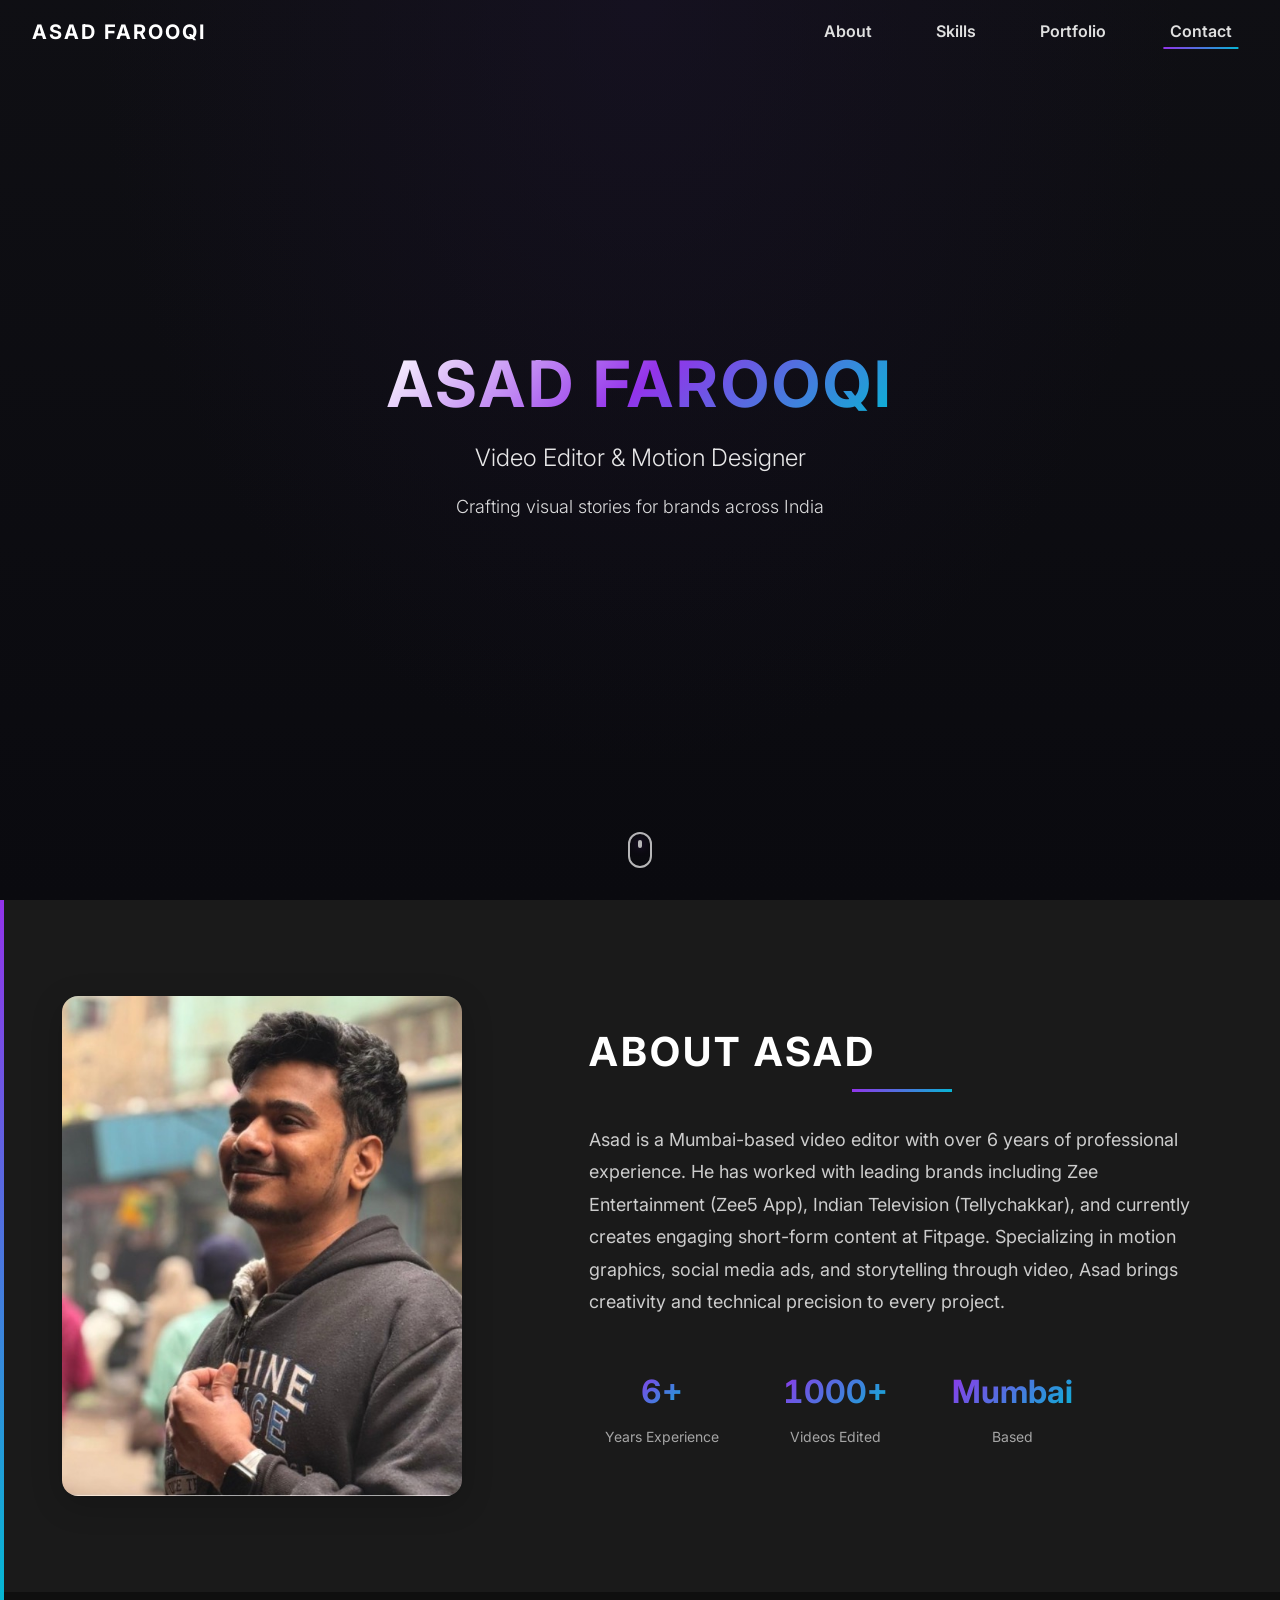
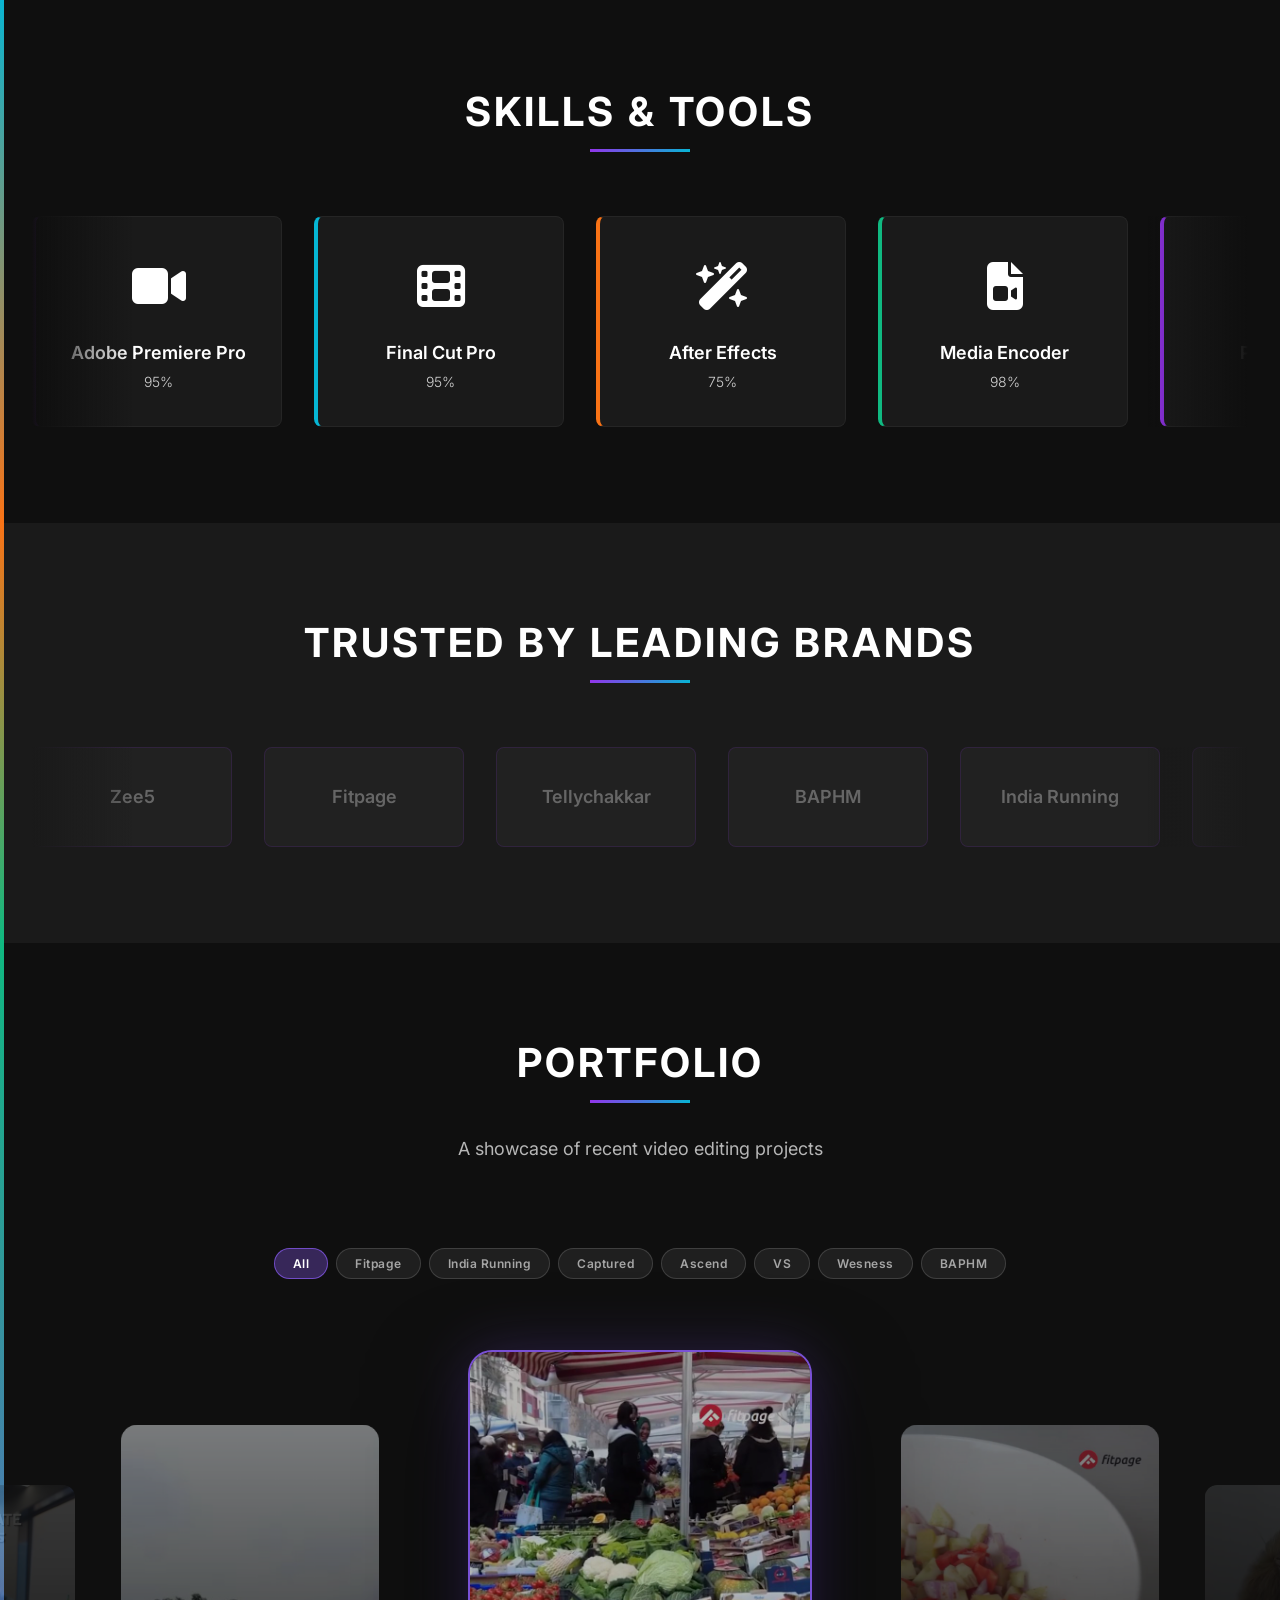
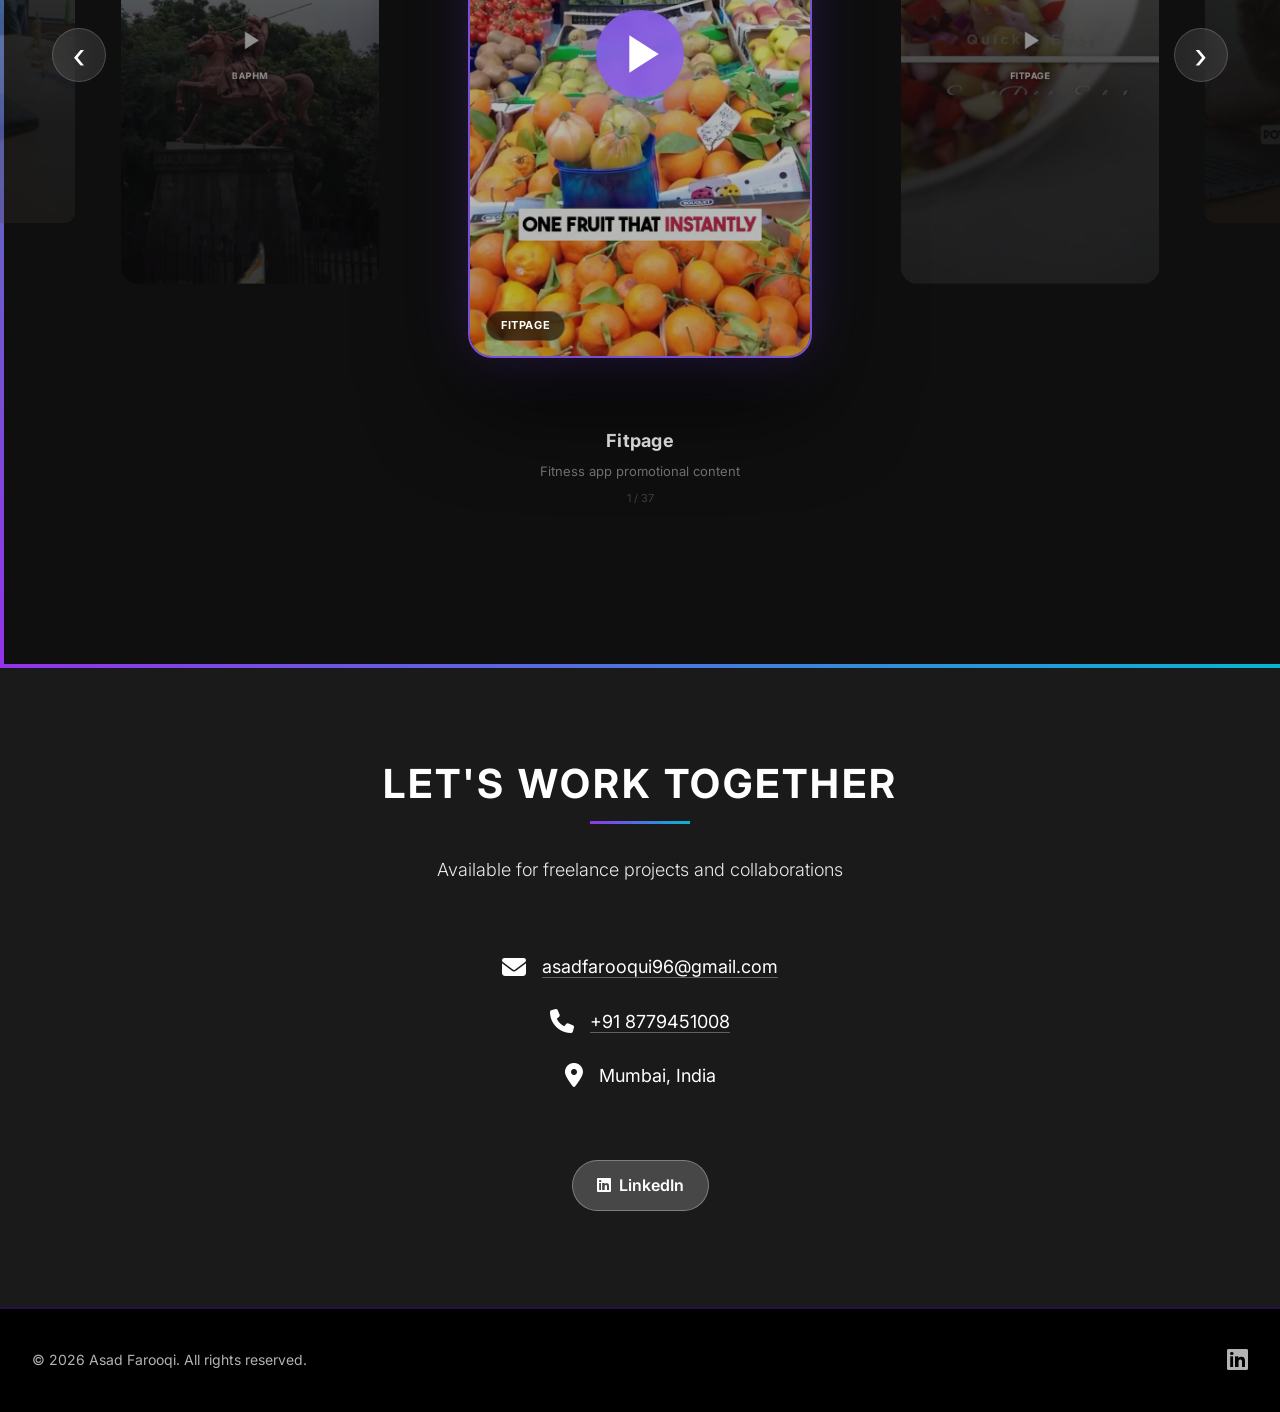
==== commit 1b437006: "fix: remove Instagram links, point LinkedIn to real profile Both were placeholder hrefs (instagram.c" ====
--- a/index.html
+++ b/index.html
@@ -240,10 +240,7 @@
         </div>
 
         <div class="social-links">
-          <a href="https://instagram.com" target="_blank" rel="noopener noreferrer" class="social-link" aria-label="Instagram">
-            <i class="fab fa-instagram"></i> Instagram
-          </a>
-          <a href="https://linkedin.com" target="_blank" rel="noopener noreferrer" class="social-link" aria-label="LinkedIn">
+          <a href="https://www.linkedin.com/in/asad-farooqui-2366b515b/" target="_blank" rel="noopener noreferrer" class="social-link" aria-label="LinkedIn">
             <i class="fab fa-linkedin"></i> LinkedIn
           </a>
         </div>
@@ -256,8 +253,7 @@
     <div class="container">
       <p>&copy; 2026 Asad Farooqi. All rights reserved.</p>
       <div class="footer-links">
-        <a href="https://instagram.com" target="_blank" rel="noopener noreferrer" aria-label="Instagram"><i class="fab fa-instagram"></i></a>
-        <a href="https://linkedin.com" target="_blank" rel="noopener noreferrer" aria-label="LinkedIn"><i class="fab fa-linkedin"></i></a>
+        <a href="https://www.linkedin.com/in/asad-farooqui-2366b515b/" target="_blank" rel="noopener noreferrer" aria-label="LinkedIn"><i class="fab fa-linkedin"></i></a>
       </div>
     </div>
   </footer>
--- a/styles.css
+++ b/styles.css
@@ -66,10 +66,16 @@
   --shadow-medium: 0 4px 16px rgba(0, 0, 0, 0.15);
   --shadow-large: 0 8px 32px rgba(0, 0, 0, 0.2);
 
+  /* Easing curves */
+  --ease-out-expo: cubic-bezier(0.16, 1, 0.3, 1);
+  --ease-spring: cubic-bezier(0.34, 1.56, 0.64, 1);
+  --ease-out-soft: cubic-bezier(0.25, 0.46, 0.45, 0.94);
+
   /* Transitions */
-  --transition-fast: 0.2s ease;
-  --transition-normal: 0.3s cubic-bezier(0.4, 0, 0.2, 1);
-  --transition-slow: 0.6s ease;
+  --transition-fast: 0.2s var(--ease-out-soft);
+  --transition-normal: 0.35s var(--ease-out-expo);
+  --transition-slow: 0.7s var(--ease-out-expo);
+  --transition-press: 0.15s var(--ease-out-soft);
 
   /* Z-index */
   --z-navbar: 1000;
@@ -124,6 +130,12 @@
   cursor: pointer;
   border: none;
   background: none;
+}
+
+/* Press / tap feedback -- any element meant to be pressed gets a physical squash */
+button:active {
+  transform: scale(0.94);
+  transition: transform var(--transition-press);
 }
 
 /* Lists */
@@ -178,13 +190,41 @@
 /* Scroll Animations */
 .animate-on-scroll {
   opacity: 0;
-  transform: translateY(30px);
+  transform: translateY(24px);
   transition: opacity var(--transition-slow), transform var(--transition-slow);
 }
 
 .animate-on-scroll.visible {
   opacity: 1;
   transform: translateY(0);
+}
+
+/* About section: orchestrated two-part reveal instead of one flat fade -- the
+   grid wrapper itself no longer moves, its image and text cascade in separately. */
+.about-grid.animate-on-scroll {
+  opacity: 1;
+  transform: none;
+}
+
+.about-grid .about-image,
+.about-grid .about-content {
+  opacity: 0;
+  transition: opacity 0.8s var(--ease-out-expo), transform 0.8s var(--ease-out-expo);
+}
+
+.about-grid .about-image {
+  transform: translateY(24px) scale(0.96);
+}
+
+.about-grid .about-content {
+  transform: translateX(24px);
+  transition-delay: 0.15s;
+}
+
+.about-grid.visible .about-image,
+.about-grid.visible .about-content {
+  opacity: 1;
+  transform: none;
 }
 
 /* CTA Button */
@@ -202,6 +242,11 @@
 .cta-button:hover {
   transform: scale(1.05);
   box-shadow: var(--shadow-large);
+}
+
+.cta-button:active {
+  transform: scale(0.96);
+  transition: transform var(--transition-press);
 }
 
 /* Loading Spinner */
@@ -310,6 +355,8 @@
   width: 30px;
   height: 24px;
   cursor: pointer;
+  position: relative;
+  z-index: calc(var(--z-navbar) + 1);
 }
 
 .hamburger {
@@ -433,6 +480,7 @@
   -webkit-background-clip: text;
   -webkit-text-fill-color: transparent;
   background-clip: text;
+  animation: heroTitleIn 0.9s var(--ease-out-expo) 0.1s backwards;
 }
 
 .hero-subtitle {
@@ -440,6 +488,7 @@
   font-weight: var(--font-weight-light);
   margin-bottom: var(--spacing-sm);
   color: rgba(255, 255, 255, 0.9);
+  animation: fadeInUp 0.8s var(--ease-out-expo) 0.35s backwards;
 }
 
 .hero-tagline {
@@ -447,6 +496,7 @@
   font-weight: var(--font-weight-light);
   margin-bottom: var(--spacing-md);
   color: rgba(255, 255, 255, 0.85);
+  animation: fadeInUp 0.8s var(--ease-out-expo) 0.5s backwards;
 }
 
 .hero .cta-button {
@@ -461,7 +511,7 @@
   left: 50%;
   transform: translateX(-50%);
   z-index: 1;
-  animation: fadeInUp 1s ease 1s backwards;
+  animation: fadeInUp 0.8s var(--ease-out-expo) 1.1s backwards;
 }
 
 .scroll-indicator span {
@@ -505,6 +555,17 @@
   }
 }
 
+@keyframes heroTitleIn {
+  from {
+    opacity: 0;
+    transform: translateY(24px) scale(0.94);
+  }
+  to {
+    opacity: 1;
+    transform: translateY(0) scale(1);
+  }
+}
+
 @keyframes scrollBounce {
   0%, 100% {
     transform: translate(-50%, 0);
@@ -563,6 +624,7 @@
 .headshot {
   width: 100%;
   max-width: 400px;
+  margin: 0 auto;
   aspect-ratio: 4 / 5;
   object-fit: cover;
   border-radius: 1rem;
@@ -605,6 +667,7 @@
 .stat-value {
   font-size: 2rem;
   font-weight: var(--font-weight-bold);
+  font-variant-numeric: tabular-nums;
   background: var(--gradient-primary);
   -webkit-background-clip: text;
   -webkit-text-fill-color: transparent;
@@ -631,6 +694,20 @@
 
   .headshot {
     max-width: 300px;
+  }
+
+  .about-stats {
+    gap: var(--spacing-xs);
+  }
+
+  .stat {
+    min-width: 0;
+    flex: 1;
+    padding: var(--spacing-xs);
+  }
+
+  .stat-value {
+    font-size: 1.5rem;
   }
 }
 
@@ -693,6 +770,7 @@
   gap: var(--spacing-md);
   animation: scrollSkills 30s linear infinite;
   width: max-content;
+  will-change: transform;
 }
 
 .skills-carousel:hover {
@@ -805,6 +883,7 @@
   gap: var(--spacing-md);
   animation: scrollClients 25s linear infinite;
   width: max-content;
+  will-change: transform;
 }
 
 .clients-carousel:hover {
@@ -1067,6 +1146,11 @@
   background: rgba(255, 255, 255, 0.3);
 }
 
+.social-link:active {
+  transform: scale(0.96);
+  transition: transform var(--transition-press);
+}
+
 /* ============================================
    Footer
    ============================================ */
--- a/css/carousel.css
+++ b/css/carousel.css
@@ -69,10 +69,11 @@
   overflow: hidden;
   background: #0d0d0d;
   flex-shrink: 0;
+  will-change: transform, opacity;
   transition:
-    transform  0.48s cubic-bezier(0.4, 0, 0.2, 1),
-    opacity    0.48s cubic-bezier(0.4, 0, 0.2, 1),
-    box-shadow 0.48s ease;
+    transform  0.55s var(--ease-out-expo),
+    opacity    0.55s var(--ease-out-expo),
+    box-shadow 0.55s ease;
 }
 
 /* Active — big center card */
@@ -176,6 +177,41 @@
   text-transform: uppercase;
 }
 
+/* ── Tap-to-play overlay (first load, before user gesture) ─────────────── */
+.card-tap-overlay {
+  position: absolute;
+  inset: 0;
+  display: flex;
+  align-items: center;
+  justify-content: center;
+  background: rgba(0, 0, 0, 0.28);
+  cursor: pointer;
+  z-index: 20;
+}
+
+.card-tap-btn {
+  width: 88px;
+  height: 88px;
+  border-radius: 50%;
+  background: rgba(139, 92, 246, 0.85);
+  backdrop-filter: blur(8px);
+  display: flex;
+  align-items: center;
+  justify-content: center;
+  box-shadow: 0 8px 40px rgba(139, 92, 246, 0.5);
+  transition: transform 0.18s ease, background 0.18s ease;
+}
+
+.card-tap-btn:hover {
+  transform: scale(1.1);
+  background: rgba(139, 92, 246, 1);
+}
+
+.card-tap-overlay:active .card-tap-btn {
+  transform: scale(0.92);
+  transition: transform var(--transition-press);
+}
+
 /* ── Side Card — thumbnail + overlay ───────────────────────────────────── */
 .card-thumb {
   width: 100%;
@@ -244,6 +280,11 @@
   transform: translateY(-50%) scale(1.1);
 }
 
+.reel-nav:active {
+  transform: translateY(-50%) scale(0.9);
+  transition: transform var(--transition-press);
+}
+
 .reel-nav-prev { left: 20px; }
 .reel-nav-next { right: 20px; }
 
@@ -277,13 +318,13 @@
 
 /* ── Mobile ─────────────────────────────────────────────────────────────── */
 @media (max-width: 768px) {
-  .reel-stage { height: 520px; }
-  .reel-card  { width: 250px; }
-
-  .reel-card.state-prev1 { transform: translateX(-275px) scale(0.74); opacity: 0.5; }
-  .reel-card.state-next1 { transform: translateX(275px)  scale(0.74); opacity: 0.5; }
+  .reel-stage { height: 650px; }
+  .reel-card  { width: clamp(290px, 86vw, 320px); }
+
+  .reel-card.state-prev1,
+  .reel-card.state-next1,
   .reel-card.state-prev2,
-  .reel-card.state-next2 { opacity: 0; pointer-events: none; }
+  .reel-card.state-next2 { transform: scale(0.4); opacity: 0; pointer-events: none; }
 
   .reel-nav { width: 44px; height: 44px; font-size: 28px; }
   .reel-nav-prev { left: 8px; }
